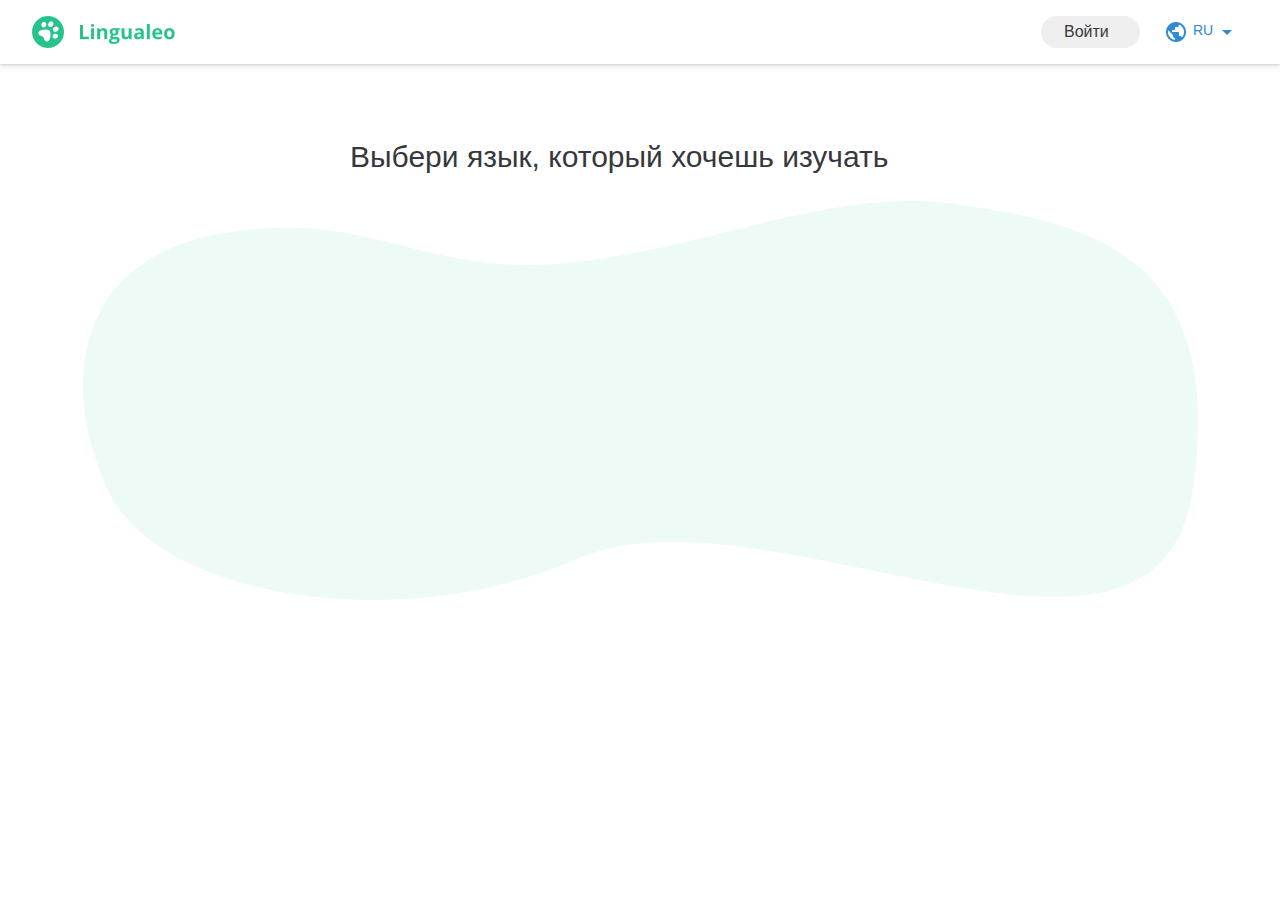
==== landingchooselng.html @ 4db59090 "First one" ====
<!DOCTYPE html>
<html>
    <head>
        <link href="./img/favicon.png" rel="shortcut icon"/>
        <meta charset="utf-8"/>
        <meta content="width=1280, maximum-scale=1.0" name="viewport"/>
        <link href="./css/landingChooseLng.css" rel="stylesheet" type="text/css"/>
        <meta content="Launchpad by Anima" name="author">
        </meta>
    </head>
    <body style="margin: 0;
 background: rgba(255, 255, 255, 1.0);">
        <input id="anPageName" name="page" type="hidden" value="landingchooselng"/>
        <div class="landingchooselng">
            <div style="width: 1280px; height: 100%; position:relative; margin:auto;">
                <div class="head">
                    <img anima-src="./img/landing---start-bg.png" class="bg" src="[data-uri]"/>
                    <div class="u0411u044bu0441u0442u0440u0430u044fu0440u0435u0433u0438u0441u0442u0440u0430u0446u0438u044f">
                        <div class="bg1">
                        </div>
                        <div class="u0412u043eu0439u0442u0438">
                            Войти
                        </div>
                    </div>
                    <div class="language">
                        <div class="changelanguage">
                            <div class="ru">
                                RU
                            </div>
                            <img anima-src="./img/landing---choose-lng-icon@2x.png" class="icon" src="[data-uri]"/>
                            <img anima-src="./img/landing---choose-lng-icon-1@2x.png" class="icon1" src="[data-uri]"/>
                        </div>
                    </div>
                    <a href="./landingstart.html"><img anima-src="./img/landing---reg-logo.png" class="logo" src="[data-uri]"/></a>
                </div>
                <a href="./landingreg.html"><img anima-src="./img/landing---choose-lng-path-5-copy.png" class="path5copy" src="[data-uri]"/>
                <div class="u0412u044bu0431u0435u0440u0438u044fu0437u044bu043au043au043eu0442u043eu0440u044bu0439">
                    Выбери язык, который хочешь изучать
                </div>
            </div>
        </div></a>
        <!-- Scripts -->
        <script>
            anima_isHidden = function(e) {
                if (!(e instanceof HTMLElement)) return !1;
                if (getComputedStyle(e).display == "none") return !0; else if (e.parentNode && anima_isHidden(e.parentNode)) return !0;
                return !1;
            };
            anima_loadAsyncSrcForTag = function(tag) {
                var elements = document.getElementsByTagName(tag);
                var toLoad = [];
                for (var i = 0; i < elements.length; i++) {
                    var e = elements[i];
                    var src = e.getAttribute("src");
                    var loaded = (src != undefined && src.length > 0 && src != '[data-uri]');
                    if (loaded) continue;
                    var asyncSrc = e.getAttribute("anima-src");
                    if (asyncSrc == undefined || asyncSrc.length == 0) continue;
                    if (anima_isHidden(e)) continue;
                    toLoad.push(e);
                }
                toLoad.sort(function(a, b) {
                    return anima_getTop(a) - anima_getTop(b);
                });
                for (var i = 0; i < toLoad.length; i++) {
                    var e = toLoad[i];
                    var asyncSrc = e.getAttribute("anima-src");
                    e.setAttribute("src", asyncSrc);
                }
            };
            anima_pauseHiddenVideos = function(tag) {
                var elements = document.getElementsByTagName("video");
                for (var i = 0; i < elements.length; i++) {
                    var e = elements[i];
                    var isPlaying = !!(e.currentTime > 0 && !e.paused && !e.ended && e.readyState > 2);
                    var isHidden = anima_isHidden(e);
                    if (!isPlaying && !isHidden && e.getAttribute("autoplay") == "autoplay") {
                        e.play();
                    } else if (isPlaying && isHidden) {
                        e.pause();
                    }
                }
            };
            anima_loadAsyncSrc = function(tag) {
                anima_loadAsyncSrcForTag("img");
                anima_loadAsyncSrcForTag("iframe");
                anima_loadAsyncSrcForTag("video");
                anima_pauseHiddenVideos();
            };
            var anima_getTop = function(e) {
                var top = 0;
                do {
                    top += e.offsetTop || 0;
                    e = e.offsetParent;
                } while (e);
                return top;
            };
            anima_loadAsyncSrc();
            anima_old_onResize = window.onresize;
            anima_new_onResize = undefined;
            anima_updateOnResize = function() {
                if (anima_new_onResize == undefined || window.onresize != anima_new_onResize) {
                    anima_new_onResize = function(x) {
                        if (anima_old_onResize != undefined) anima_old_onResize(x);
                        anima_loadAsyncSrc();
                    };
                    window.onresize = anima_new_onResize;
                    setTimeout(function() {
                        anima_updateOnResize();
                    }, 3000);
                }
            };
            anima_updateOnResize();
            setTimeout(function() {
                anima_loadAsyncSrc();
            }, 200);
        </script>
        <!-- End of Scripts -->
    </body>
</html>
---- css/landingChooseLng.css ----
.landingchooselng {
  width               : 100%;
  min-width           : 1280px;
  height              : 100vh;
  min-height          : 800px;
  position            : relative;
  overflow            : hidden;
  margin              : 0px;
  -webkit-font-smoothing: antialiased;
  -moz-osx-font-smoothing: grayscale;
  background-color    : rgba(255, 255, 255, 1.0);
}
a {
  text-decoration     : none;
}
div {
  -webkit-text-size-adjust: none;
}
.anima-full-width-a {
  width               : 100%;
}
.anima-full-height-a {
  height              : 100%;
}
div {
  -webkit-text-size-adjust: none;
}
.landingchooselng .head {
  background-color    : rgba(255,255,255,0.0);
  top                 : -3px;
  height              : 76px;
  width               : 1292px;
  position            : absolute;
  margin              : 0;
  left                : -6px;
  -ms-transform       : rotate(0deg); /* IE 9 */
  -webkit-transform   : rotate(0deg); /* Chrome, Safari, Opera */
  transform           : rotate(0deg);
}
.landingchooselng .head .bg {
  background-color    : rgba(255,255,255,0.0);
  top                 : 0px;
  height              : 76px;
  width               : 1292px;
  position            : absolute;
  margin              : 0;
  left                : 0px;
  -ms-transform       : rotate(0deg); /* IE 9 */
  -webkit-transform   : rotate(0deg); /* Chrome, Safari, Opera */
  transform           : rotate(0deg);
}
.landingchooselng .head .u0411u044bu0441u0442u0440u0430u044fu0440u0435u0433u0438u0441u0442u0440u0430u0446u0438u044f {
  background-color    : rgba(255,255,255,0.0);
  top                 : 19px;
  height              : 32px;
  width               : 99px;
  position            : absolute;
  margin              : 0;
  left                : 1047px;
  -ms-transform       : rotate(0deg); /* IE 9 */
  -webkit-transform   : rotate(0deg); /* Chrome, Safari, Opera */
  transform           : rotate(0deg);
}
.landingchooselng .head .u0411u044bu0441u0442u0440u0430u044fu0440u0435u0433u0438u0441u0442u0440u0430u0446u0438u044f .bg1 {
  background-color    : rgba(239, 239, 240, 1.0);
  top                 : 0px;
  height              : 32px;
  width               : 99px;
  position            : absolute;
  margin              : 0;
  left                : 0px;
  border-radius       : 16px;
  -ms-transform       : rotate(0deg); /* IE 9 */
  -webkit-transform   : rotate(0deg); /* Chrome, Safari, Opera */
  transform           : rotate(0deg);
}
.landingchooselng .head .u0411u044bu0441u0442u0440u0430u044fu0440u0435u0433u0438u0441u0442u0440u0430u0446u0438u044f .u0412u043eu0439u0442u0438 {
  background-color    : rgba(255,255,255,0.0);
  top                 : 4px;
  height              : auto;
  width               : auto;
  position            : absolute;
  margin              : 0;
  left                : 23px;
  -ms-transform       : rotate(0deg); /* IE 9 */
  -webkit-transform   : rotate(0deg); /* Chrome, Safari, Opera */
  transform           : rotate(0deg);
  font-family         : "Helvetica", Helvetica, Arial, serif;
  font-size           : 16.0px;
  color               : rgba(55, 56, 60, 1.0);
  text-align          : center;
  line-height         : 24.0px;
}
.landingchooselng .head .language {
  background-color    : rgba(255,255,255,0.0);
  top                 : 19px;
  height              : 32px;
  width               : 88px;
  position            : absolute;
  margin              : 0;
  left                : 1166px;
  -ms-transform       : rotate(0deg); /* IE 9 */
  -webkit-transform   : rotate(0deg); /* Chrome, Safari, Opera */
  transform           : rotate(0deg);
}
.landingchooselng .head .language .changelanguage {
  background-color    : rgba(255,255,255,0.0);
  top                 : 6px;
  height              : 20px;
  width               : 66px;
  position            : relative;
  margin              : 0;
  left                : 6px;
  -ms-transform       : rotate(0deg); /* IE 9 */
  -webkit-transform   : rotate(0deg); /* Chrome, Safari, Opera */
  transform           : rotate(0deg);
}
.landingchooselng .head .language .changelanguage .ru {
  background-color    : rgba(255,255,255,0.0);
  top                 : 0px;
  height              : auto;
  width               : auto;
  position            : absolute;
  margin              : 0;
  left                : 27px;
  -ms-transform       : rotate(0deg); /* IE 9 */
  -webkit-transform   : rotate(0deg); /* Chrome, Safari, Opera */
  transform           : rotate(0deg);
  font-family         : "Helvetica", Helvetica, Arial, serif;
  font-size           : 14.0px;
  color               : rgba(46, 137, 214, 1.0);
  text-align          : center;
  line-height         : 17.0px;
}
.landingchooselng .head .language .changelanguage .icon {
  background-color    : rgba(255,255,255,0.0);
  top                 : 8px;
  height              : 5px;
  width               : 10px;
  position            : absolute;
  margin              : 0;
  left                : 56px;
  -ms-transform       : rotate(0deg); /* IE 9 */
  -webkit-transform   : rotate(0deg); /* Chrome, Safari, Opera */
  transform           : rotate(0deg);
}
.landingchooselng .head .language .changelanguage .icon1 {
  background-color    : rgba(255,255,255,0.0);
  top                 : 0px;
  height              : 20px;
  width               : 20px;
  position            : absolute;
  margin              : 0;
  left                : 0px;
  -ms-transform       : rotate(0deg); /* IE 9 */
  -webkit-transform   : rotate(0deg); /* Chrome, Safari, Opera */
  transform           : rotate(0deg);
}
.landingchooselng .head .logo {
  background-color    : rgba(255,255,255,0.0);
  top                 : 19px;
  height              : 32px;
  width               : 146px;
  position            : absolute;
  margin              : 0;
  left                : 38px;
  -ms-transform       : rotate(0deg); /* IE 9 */
  -webkit-transform   : rotate(0deg); /* Chrome, Safari, Opera */
  transform           : rotate(0deg);
}
.landingchooselng .path5copy {
  background-color    : rgba(255,255,255,0.0);
  top                 : 201px;
  height              : 399px;
  width               : 1115px;
  position            : absolute;
  margin              : 0;
  left                : 83px;
  -ms-transform       : rotate(0deg); /* IE 9 */
  -webkit-transform   : rotate(0deg); /* Chrome, Safari, Opera */
  transform           : rotate(0deg);
  opacity             : 0.08;
}
.landingchooselng .u0412u044bu0431u0435u0440u0438u044fu0437u044bu043au043au043eu0442u043eu0440u044bu0439 {
  background-color    : rgba(255,255,255,0.0);
  top                 : 132px;
  height              : auto;
  width               : auto;
  position            : absolute;
  margin              : 0;
  left                : 350px;
  -ms-transform       : rotate(0deg); /* IE 9 */
  -webkit-transform   : rotate(0deg); /* Chrome, Safari, Opera */
  transform           : rotate(0deg);
  font-family         : "Helvetica", Helvetica, Arial, serif;
  font-size           : 30.0px;
  color               : rgba(55, 56, 60, 1.0);
  text-align          : center;
  line-height         : 50.0px;
}
/* .anima-animate-appear prefix for appear animations */
.anima-animate-appear {
  opacity             : 0;
  display             : block;
  -webkit-animation   : anima-reveal 0.3s ease-in-out 1 normal forwards;
  -moz-animation      : anima-reveal 0.3s ease-in 1 normal forwards;
  -o-animation        : anima-reveal 0.3s ease-in-out 1 normal forwards;
  animation           : anima-reveal 0.3s ease-in-out 1 normal forwards;
}
.anima-animate-disappear {
  opacity             : 1;
  display             : block;
  -webkit-animation   : anima-reveal 0.3s ease-in-out 1 reverse forwards;
  -moz-animation      : anima-reveal 0.3s ease-in 1 normal forwards;
  -o-animation        : anima-reveal 0.3s ease-in-out 1 reverse forwards;
  animation           : anima-reveal 0.3s ease-in-out 1 reverse forwards;
}
.anima-animate-nodelay {
  -webkit-animation-delay: 0;
  -moz-animation-delay: 0;
  -o-animation-delay  : 0;
  animation-delay     : 0;
}
@-webkit-keyframes anima-reveal {
  0%
   
  {
      opacity: 0;
    }
  
    
  100%
   
  {
      opacity: 1;
    }
}
@-moz-keyframes anima-reveal {
  0%
   
  {
      opacity: 0;
    }
  
    
  100%
   
  {
      opacity: 1;
    }
}
@-o-keyframes anima-reveal {
  0%
   
  {
      opacity: 0;
    }
  
    
  100%
   
  {
      opacity: 1;
    }
}
@keyframes anima-reveal {
  0%
   
  {
      opacity: 0;
    }
  
    
  100%
   
  {
      opacity: 1;
    }
}
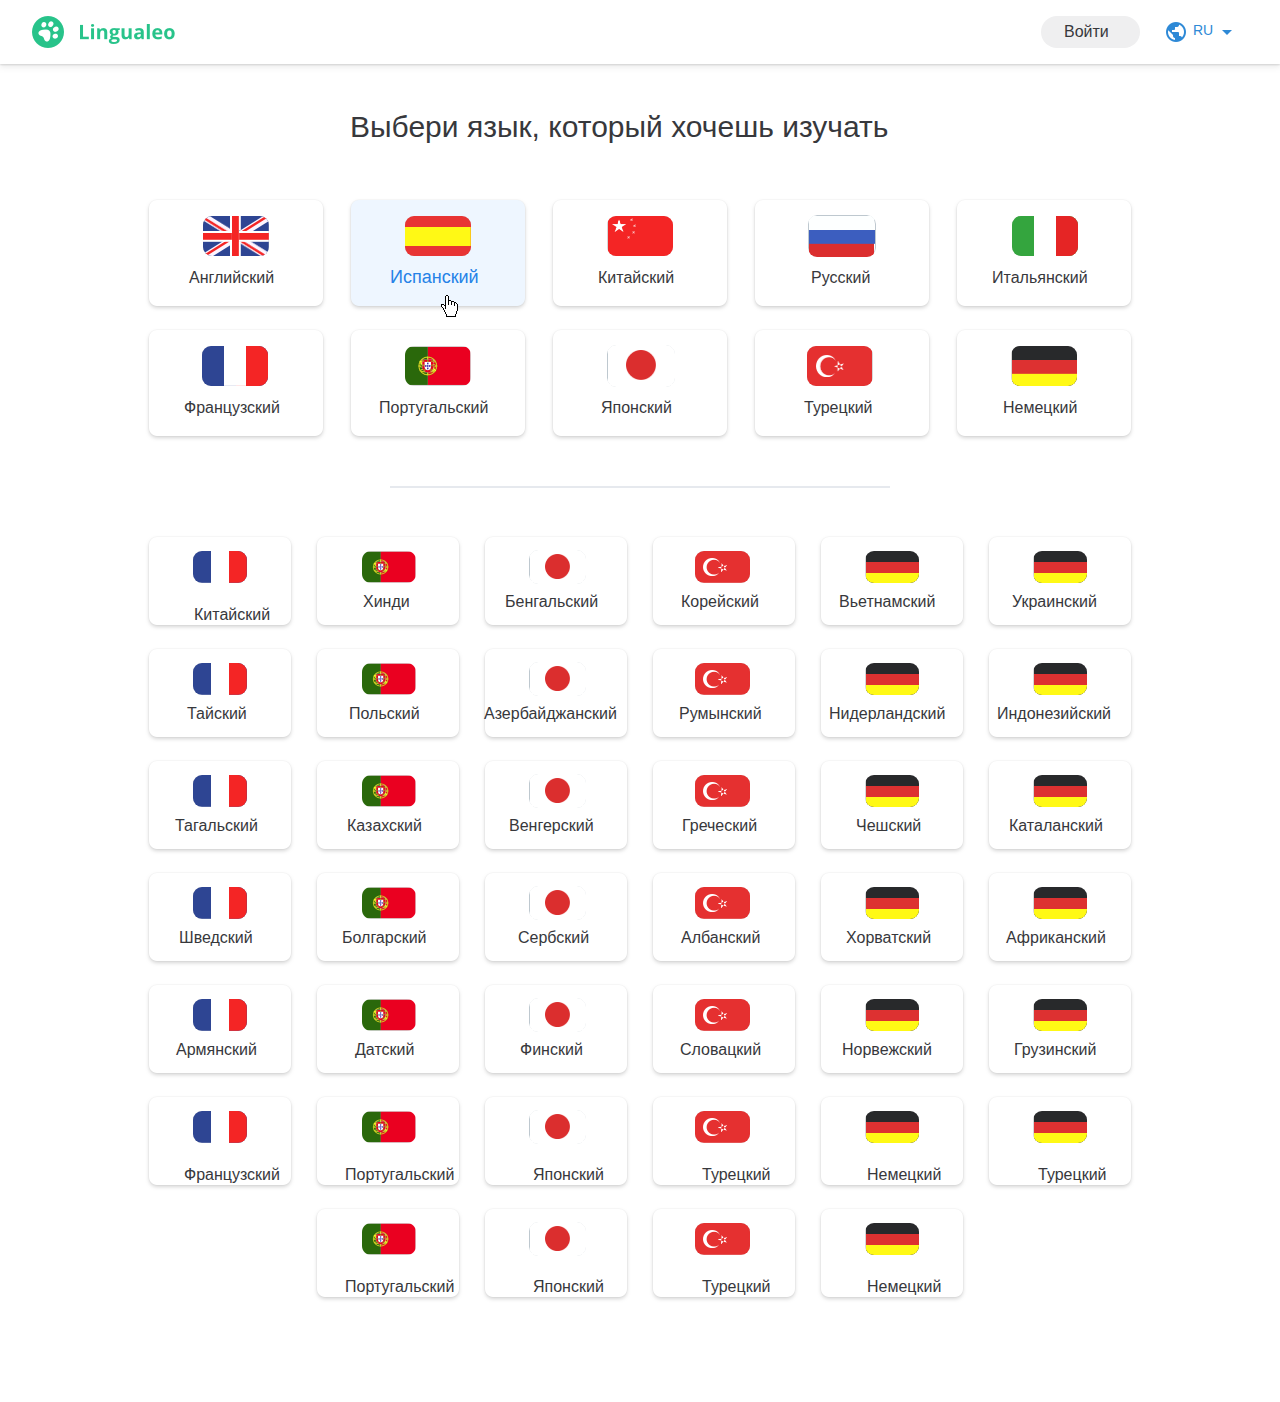
==== commit 413eba2a: "lang select added" ====
--- a/landingchooselng.html
+++ b/landingchooselng.html
@@ -14,7 +14,7 @@
         <div class="landingchooselng">
             <div style="width: 1280px; height: 100%; position:relative; margin:auto;">
                 <div class="head">
-                    <img anima-src="./img/landing---start-bg.png" class="bg" src="[data-uri]"/>
+                    <img anima-src="./img/landing---choose-lng-bg.png" class="bg" src="[data-uri]"/>
                     <div class="u0411u044bu0441u0442u0440u0430u044fu0440u0435u0433u0438u0441u0442u0440u0430u0446u0438u044f">
                         <div class="bg1">
                         </div>
@@ -31,14 +31,1117 @@
                             <img anima-src="./img/landing---choose-lng-icon-1@2x.png" class="icon1" src="[data-uri]"/>
                         </div>
                     </div>
-                    <a href="./landingstart.html"><img anima-src="./img/landing---reg-logo.png" class="logo" src="[data-uri]"/></a>
-                </div>
-                <a href="./landingreg.html"><img anima-src="./img/landing---choose-lng-path-5-copy.png" class="path5copy" src="[data-uri]"/>
+                    <img anima-src="./img/landing---choose-lng-logo.png" class="logo" src="[data-uri]"/>
+                </div>
+                <div class="lngbox">
+                    <div class="lngbox1">
+                        <div class="group2">
+                            <img anima-src="./img/landing---choose-lng-rectangle-5-6@2x.png" class="rectangle5" src="[data-uri]"/>
+                            <div class="group1">
+                                <div class="rectangle1">
+                                </div>
+                            </div>
+                            <div class="u0410u043du0433u043bu0438u0439u0441u043au0438u0439">
+                                Английский
+                            </div>
+                        </div>
+                    </div>
+                </div>
+                <div class="lngboxcopy5">
+                    <div class="lngbox1">
+                        <div class="group2">
+                            <img anima-src="./img/landing---choose-lng-rectangle-5-6@2x.png" class="rectangle5" src="[data-uri]"/>
+                            <div class="group1">
+                                <div class="rectangle1">
+                                </div>
+                            </div>
+                            <div class="u0410u043du0433u043bu0438u0439u0441u043au0438u0439">
+                                Китайский
+                            </div>
+                        </div>
+                    </div>
+                </div>
+                <div class="lngboxcopy6">
+                    <div class="lngbox1">
+                        <div class="group2">
+                            <img anima-src="./img/landing---choose-lng-rectangle-5-6@2x.png" class="rectangle5" src="[data-uri]"/>
+                            <div class="group1">
+                                <div class="rectangle1">
+                                </div>
+                            </div>
+                            <div class="u0410u043du0433u043bu0438u0439u0441u043au0438u0439">
+                                Русский
+                            </div>
+                        </div>
+                    </div>
+                </div>
+                <div class="lngboxcopy13">
+                    <div class="lngbox1">
+                        <div class="group2">
+                            <img anima-src="./img/landing---choose-lng-rectangle-5-6@2x.png" class="rectangle5" src="[data-uri]"/>
+                            <div class="group1">
+                                <div class="rectangle1">
+                                </div>
+                            </div>
+                            <div class="u0410u043du0433u043bu0438u0439u0441u043au0438u0439">
+                                Японский
+                            </div>
+                        </div>
+                    </div>
+                </div>
+                <div class="lngboxcopy12">
+                    <div class="lngbox1">
+                        <div class="group2">
+                            <img anima-src="./img/landing---choose-lng-rectangle-5-6@2x.png" class="rectangle5" src="[data-uri]"/>
+                            <div class="group1">
+                                <div class="rectangle1">
+                                </div>
+                            </div>
+                            <div class="u0410u043du0433u043bu0438u0439u0441u043au0438u0439">
+                                Турецкий
+                            </div>
+                        </div>
+                    </div>
+                </div>
+                <div class="group">
+                    <div class="rectangle1">
+                    </div>
+                    <div class="group11">
+                        <img anima-src="./img/landing---choose-lng-fill-1@2x.png" class="fill1" src="[data-uri]"/>
+                        <img anima-src="./img/landing---choose-lng-fill-2@2x.png" class="fill2" src="[data-uri]"/>
+                        <img anima-src="./img/landing---choose-lng-fill-3@2x.png" class="fill3" src="[data-uri]"/>
+                        <img anima-src="./img/landing---choose-lng-fill-4@2x.png" class="fill4" src="[data-uri]"/>
+                        <img anima-src="./img/landing---choose-lng-fill-5@2x.png" class="fill5" src="[data-uri]"/>
+                        <img anima-src="./img/landing---choose-lng-fill-6@2x.png" class="fill6" src="[data-uri]"/>
+                        <img anima-src="./img/landing---choose-lng-fill-7@2x.png" class="fill7" src="[data-uri]"/>
+                        <img anima-src="./img/landing---choose-lng-fill-8@2x.png" class="fill8" src="[data-uri]"/>
+                        <img anima-src="./img/landing---choose-lng-fill-9@2x.png" class="fill9" src="[data-uri]"/>
+                        <img anima-src="./img/landing---choose-lng-fill-10@2x.png" class="fill10" src="[data-uri]"/>
+                    </div>
+                </div>
+                <div class="groupcopy2">
+                    <div class="rectangle1">
+                    </div>
+                    <div class="group23">
+                        <img anima-src="./img/landing---choose-lng-fill-1-1@2x.png" class="fill1" src="[data-uri]"/>
+                        <img anima-src="./img/landing---choose-lng-fill-2-1@2x.png" class="fill2" src="[data-uri]"/>
+                        <img anima-src="./img/landing---choose-lng-fill-3-1@2x.png" class="fill3" src="[data-uri]"/>
+                        <img anima-src="./img/landing---choose-lng-fill-4-1@2x.png" class="fill4" src="[data-uri]"/>
+                        <img anima-src="./img/landing---choose-lng-fill-5-1@2x.png" class="fill5" src="[data-uri]"/>
+                        <img anima-src="./img/landing---choose-lng-fill-6-1@2x.png" class="fill6" src="[data-uri]"/>
+                        <img anima-src="./img/landing---choose-lng-fill-7-1@2x.png" class="fill7" src="[data-uri]"/>
+                        <img anima-src="./img/landing---choose-lng-fill-8-1@2x.png" class="fill8" src="[data-uri]"/>
+                        <img anima-src="./img/landing---choose-lng-fill-9-1@2x.png" class="fill9" src="[data-uri]"/>
+                        <img anima-src="./img/landing---choose-lng-fill-10-1@2x.png" class="fill10" src="[data-uri]"/>
+                        <img anima-src="./img/landing---choose-lng-fill-11@2x.png" class="fill11" src="[data-uri]"/>
+                        <img anima-src="./img/landing---choose-lng-fill-12@2x.png" class="fill12" src="[data-uri]"/>
+                        <img anima-src="./img/landing---choose-lng-fill-13@2x.png" class="fill13" src="[data-uri]"/>
+                        <img anima-src="./img/landing---choose-lng-fill-14@2x.png" class="fill14" src="[data-uri]"/>
+                        <img anima-src="./img/landing---choose-lng-fill-15@2x.png" class="fill15" src="[data-uri]"/>
+                        <img anima-src="./img/landing---choose-lng-fill-16@2x.png" class="fill16" src="[data-uri]"/>
+                        <img anima-src="./img/landing---choose-lng-fill-17@2x.png" class="fill17" src="[data-uri]"/>
+                        <img anima-src="./img/landing---choose-lng-fill-18@2x.png" class="fill18" src="[data-uri]"/>
+                        <img anima-src="./img/landing---choose-lng-fill-19@2x.png" class="fill19" src="[data-uri]"/>
+                        <img anima-src="./img/landing---choose-lng-fill-20@2x.png" class="fill20" src="[data-uri]"/>
+                        <img anima-src="./img/landing---choose-lng-fill-21@2x.png" class="fill21" src="[data-uri]"/>
+                        <img anima-src="./img/landing---choose-lng-fill-22@2x.png" class="fill22" src="[data-uri]"/>
+                    </div>
+                </div>
+                <div class="groupcopy3">
+                    <div class="rectangle1">
+                    </div>
+                    <div class="group4">
+                        <img anima-src="./img/landing---choose-lng-fill-1-2@2x.png" class="fill1" src="[data-uri]"/>
+                        <img anima-src="./img/landing---choose-lng-fill-2-2@2x.png" class="fill2" src="[data-uri]"/>
+                        <img anima-src="./img/landing---choose-lng-fill-3-2@2x.png" class="fill3" src="[data-uri]"/>
+                    </div>
+                </div>
+                <div class="lngboxcopy">
+                    <div class="group2">
+                        <img anima-src="./img/landing---choose-lng-rectangle-5-5@2x.png" class="rectangle5" src="[data-uri]"/>
+                        <div class="groupcopy">
+                            <div class="rectangle1">
+                            </div>
+                            <div class="group3">
+                                <img anima-src="./img/landing---choose-lng-fill-1-3@2x.png" class="fill1" src="[data-uri]"/>
+                                <img anima-src="./img/landing---choose-lng-fill-2-3@2x.png" class="fill2" src="[data-uri]"/>
+                            </div>
+                        </div>
+                        <div class="u0418u0441u043fu0430u043du0441u043au0438u0439">
+                            Испанский
+                        </div>
+                    </div>
+                </div>
+                <div class="lngboxcopy8">
+                    <div class="lngbox1">
+                        <div class="group2">
+                            <img anima-src="./img/landing---choose-lng-rectangle-5-6@2x.png" class="rectangle5" src="[data-uri]"/>
+                            <div class="group1">
+                                <div class="rectangle1">
+                                </div>
+                            </div>
+                            <div class="u0410u043du0433u043bu0438u0439u0441u043au0438u0439">
+                                Французский
+                            </div>
+                        </div>
+                    </div>
+                </div>
+                <div class="groupcopy4">
+                    <div class="rectangle1">
+                    </div>
+                    <div class="group4">
+                        <img anima-src="./img/landing---choose-lng-fill-1-4@2x.png" class="fill1" src="[data-uri]"/>
+                        <img anima-src="./img/landing---choose-lng-fill-2-4@2x.png" class="fill2" src="[data-uri]"/>
+                        <img anima-src="./img/landing---choose-lng-fill-3-3@2x.png" class="fill3" src="[data-uri]"/>
+                    </div>
+                </div>
+                <div class="lngboxcopy11">
+                    <div class="lngbox1">
+                        <div class="group2">
+                            <img anima-src="./img/landing---choose-lng-rectangle-5-6@2x.png" class="rectangle5" src="[data-uri]"/>
+                            <div class="group1">
+                                <div class="rectangle1">
+                                </div>
+                            </div>
+                            <div class="u0410u043du0433u043bu0438u0439u0441u043au0438u0439">
+                                Португальский
+                            </div>
+                        </div>
+                    </div>
+                </div>
+                <img anima-src="./img/landing---choose-lng-group-copy-7@2x.png" class="groupcopy7" src="[data-uri]"/>
+                <div class="groupcopy8">
+                    <div class="rectangle1">
+                    </div>
+                    <div class="group4">
+                        <img anima-src="./img/landing---choose-lng-fill-1-5@2x.png" class="fill1" src="[data-uri]"/>
+                        <img anima-src="./img/landing---choose-lng-fill-2-5@2x.png" class="fill2" src="[data-uri]"/>
+                    </div>
+                </div>
+                <div class="lngboxcopy9">
+                    <div class="lngbox1">
+                        <div class="group2">
+                            <img anima-src="./img/landing---choose-lng-rectangle-5-6@2x.png" class="rectangle5" src="[data-uri]"/>
+                            <div class="group1">
+                                <div class="rectangle1">
+                                </div>
+                            </div>
+                            <div class="u0410u043du0433u043bu0438u0439u0441u043au0438u0439">
+                                Немецкий
+                            </div>
+                        </div>
+                    </div>
+                </div>
+                <div class="groupcopy5">
+                    <div class="rectangle1">
+                    </div>
+                    <div class="group4">
+                        <img anima-src="./img/landing---choose-lng-fill-1-6@2x.png" class="fill1" src="[data-uri]"/>
+                        <img anima-src="./img/landing---choose-lng-fill-2-6@2x.png" class="fill2" src="[data-uri]"/>
+                        <img anima-src="./img/landing---choose-lng-fill-3-4@2x.png" class="fill3" src="[data-uri]"/>
+                    </div>
+                </div>
+                <div class="groupcopy9">
+                    <div class="rectangle1">
+                    </div>
+                    <div class="group5">
+                        <img anima-src="./img/landing---choose-lng-fill-1-7@2x.png" class="fill1" src="[data-uri]"/>
+                        <img anima-src="./img/landing---choose-lng-fill-2-7@2x.png" class="fill2" src="[data-uri]"/>
+                        <img anima-src="./img/landing---choose-lng-fill-3-5@2x.png" class="fill3" src="[data-uri]"/>
+                    </div>
+                </div>
+                <div class="lngboxcopy18">
+                    <div class="lngbox1">
+                        <div class="group2">
+                            <img anima-src="./img/landing---choose-lng-rectangle-5-41@2x.png" class="rectangle5" src="[data-uri]"/>
+                            <div class="group1">
+                                <div class="rectangle1">
+                                </div>
+                            </div>
+                            <div class="u0410u043du0433u043bu0438u0439u0441u043au0438u0439">
+                                Бенгальский
+                            </div>
+                        </div>
+                    </div>
+                </div>
+                <div class="lngboxcopy17">
+                    <div class="lngbox1">
+                        <div class="group2">
+                            <img anima-src="./img/landing---choose-lng-rectangle-5-41@2x.png" class="rectangle5" src="[data-uri]"/>
+                            <div class="group1">
+                                <div class="rectangle1">
+                                </div>
+                            </div>
+                            <div class="u0410u043du0433u043bu0438u0439u0441u043au0438u0439">
+                                Корейский
+                            </div>
+                        </div>
+                    </div>
+                </div>
+                <div class="lngboxcopy16">
+                    <div class="lngbox1">
+                        <div class="group2">
+                            <img anima-src="./img/landing---choose-lng-rectangle-5-41@2x.png" class="rectangle5" src="[data-uri]"/>
+                            <div class="group1">
+                                <div class="rectangle1">
+                                </div>
+                            </div>
+                            <div class="u0410u043du0433u043bu0438u0439u0441u043au0438u0439">
+                                Китайский
+                            </div>
+                        </div>
+                    </div>
+                </div>
+                <div class="groupcopy14">
+                    <div class="rectangle1">
+                    </div>
+                    <div class="group4">
+                        <img anima-src="./img/landing---choose-lng-fill-1-33@2x.png" class="fill1" src="[data-uri]"/>
+                        <img anima-src="./img/landing---choose-lng-fill-2-28@2x.png" class="fill2" src="[data-uri]"/>
+                        <img anima-src="./img/landing---choose-lng-fill-3-22@2x.png" class="fill3" src="[data-uri]"/>
+                    </div>
+                </div>
+                <div class="lngboxcopy15">
+                    <div class="lngbox1">
+                        <div class="group2">
+                            <img anima-src="./img/landing---choose-lng-rectangle-5-41@2x.png" class="rectangle5" src="[data-uri]"/>
+                            <div class="group1">
+                                <div class="rectangle1">
+                                </div>
+                            </div>
+                            <div class="u0410u043du0433u043bu0438u0439u0441u043au0438u0439">
+                                Хинди
+                            </div>
+                        </div>
+                    </div>
+                </div>
+                <img anima-src="./img/landing---choose-lng-group-copy-44@2x.png" class="groupcopy13" src="[data-uri]"/>
+                <div class="groupcopy12">
+                    <div class="rectangle1">
+                    </div>
+                    <div class="group4">
+                        <img anima-src="./img/landing---choose-lng-fill-1-19@2x.png" class="fill1" src="[data-uri]"/>
+                        <img anima-src="./img/landing---choose-lng-fill-2-38@2x.png" class="fill2" src="[data-uri]"/>
+                    </div>
+                </div>
+                <div class="lngboxcopy14">
+                    <div class="lngbox1">
+                        <div class="group2">
+                            <img anima-src="./img/landing---choose-lng-rectangle-5-41@2x.png" class="rectangle5" src="[data-uri]"/>
+                            <div class="group1">
+                                <div class="rectangle1">
+                                </div>
+                            </div>
+                            <div class="u0410u043du0433u043bu0438u0439u0441u043au0438u0439">
+                                Вьетнамский
+                            </div>
+                        </div>
+                    </div>
+                </div>
+                <div class="lngboxcopy20">
+                    <div class="lngbox1">
+                        <div class="group2">
+                            <img anima-src="./img/landing---choose-lng-rectangle-5-41@2x.png" class="rectangle5" src="[data-uri]"/>
+                            <div class="group1">
+                                <div class="rectangle1">
+                                </div>
+                            </div>
+                            <div class="u0410u043du0433u043bu0438u0439u0441u043au0438u0439">
+                                Украинский
+                            </div>
+                        </div>
+                    </div>
+                </div>
+                <div class="groupcopy11">
+                    <div class="rectangle1">
+                    </div>
+                    <div class="group4">
+                        <img anima-src="./img/landing---choose-lng-fill-1-21@2x.png" class="fill1" src="[data-uri]"/>
+                        <img anima-src="./img/landing---choose-lng-fill-2-10@2x.png" class="fill2" src="[data-uri]"/>
+                        <img anima-src="./img/landing---choose-lng-fill-3-20@2x.png" class="fill3" src="[data-uri]"/>
+                    </div>
+                </div>
+                <div class="groupcopy15">
+                    <div class="rectangle1">
+                    </div>
+                    <div class="group4">
+                        <img anima-src="./img/landing---choose-lng-fill-1-21@2x.png" class="fill1" src="[data-uri]"/>
+                        <img anima-src="./img/landing---choose-lng-fill-2-10@2x.png" class="fill2" src="[data-uri]"/>
+                        <img anima-src="./img/landing---choose-lng-fill-3-20@2x.png" class="fill3" src="[data-uri]"/>
+                    </div>
+                </div>
+                <div class="groupcopy10">
+                    <div class="rectangle1">
+                    </div>
+                    <div class="group5">
+                        <img anima-src="./img/landing---choose-lng-fill-1-17@2x.png" class="fill1" src="[data-uri]"/>
+                        <img anima-src="./img/landing---choose-lng-fill-2-12@2x.png" class="fill2" src="[data-uri]"/>
+                        <img anima-src="./img/landing---choose-lng-fill-3-17@2x.png" class="fill3" src="[data-uri]"/>
+                    </div>
+                </div>
+                <div class="lngboxcopy25">
+                    <div class="lngbox1">
+                        <div class="group2">
+                            <img anima-src="./img/landing---choose-lng-rectangle-5-41@2x.png" class="rectangle5" src="[data-uri]"/>
+                            <div class="group1">
+                                <div class="rectangle1">
+                                </div>
+                            </div>
+                            <div class="u0410u043du0433u043bu0438u0439u0441u043au0438u0439">
+                                Азербайджанский
+                            </div>
+                        </div>
+                    </div>
+                </div>
+                <div class="lngboxcopy24">
+                    <div class="lngbox1">
+                        <div class="group2">
+                            <img anima-src="./img/landing---choose-lng-rectangle-5-41@2x.png" class="rectangle5" src="[data-uri]"/>
+                            <div class="group1">
+                                <div class="rectangle1">
+                                </div>
+                            </div>
+                            <div class="u0410u043du0433u043bu0438u0439u0441u043au0438u0439">
+                                Румынский
+                            </div>
+                        </div>
+                    </div>
+                </div>
+                <div class="lngboxcopy23">
+                    <div class="lngbox1">
+                        <div class="group2">
+                            <img anima-src="./img/landing---choose-lng-rectangle-5-41@2x.png" class="rectangle5" src="[data-uri]"/>
+                            <div class="group1">
+                                <div class="rectangle1">
+                                </div>
+                            </div>
+                            <div class="u0410u043du0433u043bu0438u0439u0441u043au0438u0439">
+                                Тайский
+                            </div>
+                        </div>
+                    </div>
+                </div>
+                <div class="groupcopy21">
+                    <div class="rectangle1">
+                    </div>
+                    <div class="group4">
+                        <img anima-src="./img/landing---choose-lng-fill-1-33@2x.png" class="fill1" src="[data-uri]"/>
+                        <img anima-src="./img/landing---choose-lng-fill-2-28@2x.png" class="fill2" src="[data-uri]"/>
+                        <img anima-src="./img/landing---choose-lng-fill-3-22@2x.png" class="fill3" src="[data-uri]"/>
+                    </div>
+                </div>
+                <div class="lngboxcopy22">
+                    <div class="lngbox1">
+                        <div class="group2">
+                            <img anima-src="./img/landing---choose-lng-rectangle-5-41@2x.png" class="rectangle5" src="[data-uri]"/>
+                            <div class="group1">
+                                <div class="rectangle1">
+                                </div>
+                            </div>
+                            <div class="u0410u043du0433u043bu0438u0439u0441u043au0438u0439">
+                                Польский
+                            </div>
+                        </div>
+                    </div>
+                </div>
+                <img anima-src="./img/landing---choose-lng-group-copy-44@2x.png" class="groupcopy20" src="[data-uri]"/>
+                <div class="groupcopy19">
+                    <div class="rectangle1">
+                    </div>
+                    <div class="group4">
+                        <img anima-src="./img/landing---choose-lng-fill-1-19@2x.png" class="fill1" src="[data-uri]"/>
+                        <img anima-src="./img/landing---choose-lng-fill-2-38@2x.png" class="fill2" src="[data-uri]"/>
+                    </div>
+                </div>
+                <div class="lngboxcopy19">
+                    <div class="lngbox1">
+                        <div class="group2">
+                            <img anima-src="./img/landing---choose-lng-rectangle-5-41@2x.png" class="rectangle5" src="[data-uri]"/>
+                            <div class="group1">
+                                <div class="rectangle1">
+                                </div>
+                            </div>
+                            <div class="u0410u043du0433u043bu0438u0439u0441u043au0438u0439">
+                                Нидерландский
+                            </div>
+                        </div>
+                    </div>
+                </div>
+                <div class="lngboxcopy21">
+                    <div class="lngbox1">
+                        <div class="group2">
+                            <img anima-src="./img/landing---choose-lng-rectangle-5-41@2x.png" class="rectangle5" src="[data-uri]"/>
+                            <div class="group1">
+                                <div class="rectangle1">
+                                </div>
+                            </div>
+                            <div class="u0410u043du0433u043bu0438u0439u0441u043au0438u0439">
+                                Индонезийский
+                            </div>
+                        </div>
+                    </div>
+                </div>
+                <div class="groupcopy18">
+                    <div class="rectangle1">
+                    </div>
+                    <div class="group4">
+                        <img anima-src="./img/landing---choose-lng-fill-1-21@2x.png" class="fill1" src="[data-uri]"/>
+                        <img anima-src="./img/landing---choose-lng-fill-2-10@2x.png" class="fill2" src="[data-uri]"/>
+                        <img anima-src="./img/landing---choose-lng-fill-3-20@2x.png" class="fill3" src="[data-uri]"/>
+                    </div>
+                </div>
+                <div class="groupcopy17">
+                    <div class="rectangle1">
+                    </div>
+                    <div class="group4">
+                        <img anima-src="./img/landing---choose-lng-fill-1-21@2x.png" class="fill1" src="[data-uri]"/>
+                        <img anima-src="./img/landing---choose-lng-fill-2-10@2x.png" class="fill2" src="[data-uri]"/>
+                        <img anima-src="./img/landing---choose-lng-fill-3-20@2x.png" class="fill3" src="[data-uri]"/>
+                    </div>
+                </div>
+                <div class="groupcopy16">
+                    <div class="rectangle1">
+                    </div>
+                    <div class="group5">
+                        <img anima-src="./img/landing---choose-lng-fill-1-17@2x.png" class="fill1" src="[data-uri]"/>
+                        <img anima-src="./img/landing---choose-lng-fill-2-12@2x.png" class="fill2" src="[data-uri]"/>
+                        <img anima-src="./img/landing---choose-lng-fill-3-17@2x.png" class="fill3" src="[data-uri]"/>
+                    </div>
+                </div>
+                <div class="lngboxcopy37">
+                    <div class="lngbox1">
+                        <div class="group2">
+                            <img anima-src="./img/landing---choose-lng-rectangle-5-41@2x.png" class="rectangle5" src="[data-uri]"/>
+                            <div class="group1">
+                                <div class="rectangle1">
+                                </div>
+                            </div>
+                            <div class="u0410u043du0433u043bu0438u0439u0441u043au0438u0439">
+                                Венгерский
+                            </div>
+                        </div>
+                    </div>
+                </div>
+                <div class="lngboxcopy36">
+                    <div class="lngbox1">
+                        <div class="group2">
+                            <img anima-src="./img/landing---choose-lng-rectangle-5-41@2x.png" class="rectangle5" src="[data-uri]"/>
+                            <div class="group1">
+                                <div class="rectangle1">
+                                </div>
+                            </div>
+                            <div class="u0410u043du0433u043bu0438u0439u0441u043au0438u0439">
+                                Греческий
+                            </div>
+                        </div>
+                    </div>
+                </div>
+                <div class="lngboxcopy35">
+                    <div class="lngbox1">
+                        <div class="group2">
+                            <img anima-src="./img/landing---choose-lng-rectangle-5-41@2x.png" class="rectangle5" src="[data-uri]"/>
+                            <div class="group1">
+                                <div class="rectangle1">
+                                </div>
+                            </div>
+                            <div class="u0410u043du0433u043bu0438u0439u0441u043au0438u0439">
+                                Тагальский
+                            </div>
+                        </div>
+                    </div>
+                </div>
+                <div class="groupcopy33">
+                    <div class="rectangle1">
+                    </div>
+                    <div class="group4">
+                        <img anima-src="./img/landing---choose-lng-fill-1-33@2x.png" class="fill1" src="[data-uri]"/>
+                        <img anima-src="./img/landing---choose-lng-fill-2-28@2x.png" class="fill2" src="[data-uri]"/>
+                        <img anima-src="./img/landing---choose-lng-fill-3-22@2x.png" class="fill3" src="[data-uri]"/>
+                    </div>
+                </div>
+                <div class="lngboxcopy34">
+                    <div class="lngbox1">
+                        <div class="group2">
+                            <img anima-src="./img/landing---choose-lng-rectangle-5-41@2x.png" class="rectangle5" src="[data-uri]"/>
+                            <div class="group1">
+                                <div class="rectangle1">
+                                </div>
+                            </div>
+                            <div class="u0410u043du0433u043bu0438u0439u0441u043au0438u0439">
+                                Казахский
+                            </div>
+                        </div>
+                    </div>
+                </div>
+                <img anima-src="./img/landing---choose-lng-group-copy-44@2x.png" class="groupcopy32" src="[data-uri]"/>
+                <div class="groupcopy31">
+                    <div class="rectangle1">
+                    </div>
+                    <div class="group4">
+                        <img anima-src="./img/landing---choose-lng-fill-1-19@2x.png" class="fill1" src="[data-uri]"/>
+                        <img anima-src="./img/landing---choose-lng-fill-2-38@2x.png" class="fill2" src="[data-uri]"/>
+                    </div>
+                </div>
+                <div class="lngboxcopy33">
+                    <div class="lngbox1">
+                        <div class="group2">
+                            <img anima-src="./img/landing---choose-lng-rectangle-5-41@2x.png" class="rectangle5" src="[data-uri]"/>
+                            <div class="group1">
+                                <div class="rectangle1">
+                                </div>
+                            </div>
+                            <div class="u0410u043du0433u043bu0438u0439u0441u043au0438u0439">
+                                Чешский
+                            </div>
+                        </div>
+                    </div>
+                </div>
+                <div class="lngboxcopy32">
+                    <div class="lngbox1">
+                        <div class="group2">
+                            <img anima-src="./img/landing---choose-lng-rectangle-5-41@2x.png" class="rectangle5" src="[data-uri]"/>
+                            <div class="group1">
+                                <div class="rectangle1">
+                                </div>
+                            </div>
+                            <div class="u0410u043du0433u043bu0438u0439u0441u043au0438u0439">
+                                Каталанский
+                            </div>
+                        </div>
+                    </div>
+                </div>
+                <div class="groupcopy30">
+                    <div class="rectangle1">
+                    </div>
+                    <div class="group4">
+                        <img anima-src="./img/landing---choose-lng-fill-1-21@2x.png" class="fill1" src="[data-uri]"/>
+                        <img anima-src="./img/landing---choose-lng-fill-2-10@2x.png" class="fill2" src="[data-uri]"/>
+                        <img anima-src="./img/landing---choose-lng-fill-3-20@2x.png" class="fill3" src="[data-uri]"/>
+                    </div>
+                </div>
+                <div class="groupcopy29">
+                    <div class="rectangle1">
+                    </div>
+                    <div class="group4">
+                        <img anima-src="./img/landing---choose-lng-fill-1-21@2x.png" class="fill1" src="[data-uri]"/>
+                        <img anima-src="./img/landing---choose-lng-fill-2-10@2x.png" class="fill2" src="[data-uri]"/>
+                        <img anima-src="./img/landing---choose-lng-fill-3-20@2x.png" class="fill3" src="[data-uri]"/>
+                    </div>
+                </div>
+                <div class="groupcopy28">
+                    <div class="rectangle1">
+                    </div>
+                    <div class="group5">
+                        <img anima-src="./img/landing---choose-lng-fill-1-17@2x.png" class="fill1" src="[data-uri]"/>
+                        <img anima-src="./img/landing---choose-lng-fill-2-12@2x.png" class="fill2" src="[data-uri]"/>
+                        <img anima-src="./img/landing---choose-lng-fill-3-17@2x.png" class="fill3" src="[data-uri]"/>
+                    </div>
+                </div>
+                <div class="lngboxcopy31">
+                    <div class="lngbox1">
+                        <div class="group2">
+                            <img anima-src="./img/landing---choose-lng-rectangle-5-41@2x.png" class="rectangle5" src="[data-uri]"/>
+                            <div class="group1">
+                                <div class="rectangle1">
+                                </div>
+                            </div>
+                            <div class="u0410u043du0433u043bu0438u0439u0441u043au0438u0439">
+                                Сербский
+                            </div>
+                        </div>
+                    </div>
+                </div>
+                <div class="lngboxcopy30">
+                    <div class="lngbox1">
+                        <div class="group2">
+                            <img anima-src="./img/landing---choose-lng-rectangle-5-41@2x.png" class="rectangle5" src="[data-uri]"/>
+                            <div class="group1">
+                                <div class="rectangle1">
+                                </div>
+                            </div>
+                            <div class="u0410u043du0433u043bu0438u0439u0441u043au0438u0439">
+                                Албанский
+                            </div>
+                        </div>
+                    </div>
+                </div>
+                <div class="lngboxcopy29">
+                    <div class="lngbox1">
+                        <div class="group2">
+                            <img anima-src="./img/landing---choose-lng-rectangle-5-41@2x.png" class="rectangle5" src="[data-uri]"/>
+                            <div class="group1">
+                                <div class="rectangle1">
+                                </div>
+                            </div>
+                            <div class="u0410u043du0433u043bu0438u0439u0441u043au0438u0439">
+                                Шведский
+                            </div>
+                        </div>
+                    </div>
+                </div>
+                <div class="groupcopy27">
+                    <div class="rectangle1">
+                    </div>
+                    <div class="group4">
+                        <img anima-src="./img/landing---choose-lng-fill-1-33@2x.png" class="fill1" src="[data-uri]"/>
+                        <img anima-src="./img/landing---choose-lng-fill-2-28@2x.png" class="fill2" src="[data-uri]"/>
+                        <img anima-src="./img/landing---choose-lng-fill-3-22@2x.png" class="fill3" src="[data-uri]"/>
+                    </div>
+                </div>
+                <div class="lngboxcopy28">
+                    <div class="lngbox1">
+                        <div class="group2">
+                            <img anima-src="./img/landing---choose-lng-rectangle-5-41@2x.png" class="rectangle5" src="[data-uri]"/>
+                            <div class="group1">
+                                <div class="rectangle1">
+                                </div>
+                            </div>
+                            <div class="u0410u043du0433u043bu0438u0439u0441u043au0438u0439">
+                                Болгарский
+                            </div>
+                        </div>
+                    </div>
+                </div>
+                <img anima-src="./img/landing---choose-lng-group-copy-44@2x.png" class="groupcopy26" src="[data-uri]"/>
+                <div class="groupcopy25">
+                    <div class="rectangle1">
+                    </div>
+                    <div class="group4">
+                        <img anima-src="./img/landing---choose-lng-fill-1-19@2x.png" class="fill1" src="[data-uri]"/>
+                        <img anima-src="./img/landing---choose-lng-fill-2-38@2x.png" class="fill2" src="[data-uri]"/>
+                    </div>
+                </div>
+                <div class="lngboxcopy27">
+                    <div class="lngbox1">
+                        <div class="group2">
+                            <img anima-src="./img/landing---choose-lng-rectangle-5-41@2x.png" class="rectangle5" src="[data-uri]"/>
+                            <div class="group1">
+                                <div class="rectangle1">
+                                </div>
+                            </div>
+                            <div class="u0410u043du0433u043bu0438u0439u0441u043au0438u0439">
+                                Хорватский
+                            </div>
+                        </div>
+                    </div>
+                </div>
+                <div class="lngboxcopy26">
+                    <div class="lngbox1">
+                        <div class="group2">
+                            <img anima-src="./img/landing---choose-lng-rectangle-5-41@2x.png" class="rectangle5" src="[data-uri]"/>
+                            <div class="group1">
+                                <div class="rectangle1">
+                                </div>
+                            </div>
+                            <div class="u0410u043du0433u043bu0438u0439u0441u043au0438u0439">
+                                Африканский
+                            </div>
+                        </div>
+                    </div>
+                </div>
+                <div class="groupcopy24">
+                    <div class="rectangle1">
+                    </div>
+                    <div class="group4">
+                        <img anima-src="./img/landing---choose-lng-fill-1-21@2x.png" class="fill1" src="[data-uri]"/>
+                        <img anima-src="./img/landing---choose-lng-fill-2-10@2x.png" class="fill2" src="[data-uri]"/>
+                        <img anima-src="./img/landing---choose-lng-fill-3-20@2x.png" class="fill3" src="[data-uri]"/>
+                    </div>
+                </div>
+                <div class="groupcopy23">
+                    <div class="rectangle1">
+                    </div>
+                    <div class="group4">
+                        <img anima-src="./img/landing---choose-lng-fill-1-21@2x.png" class="fill1" src="[data-uri]"/>
+                        <img anima-src="./img/landing---choose-lng-fill-2-10@2x.png" class="fill2" src="[data-uri]"/>
+                        <img anima-src="./img/landing---choose-lng-fill-3-20@2x.png" class="fill3" src="[data-uri]"/>
+                    </div>
+                </div>
+                <div class="groupcopy22">
+                    <div class="rectangle1">
+                    </div>
+                    <div class="group5">
+                        <img anima-src="./img/landing---choose-lng-fill-1-17@2x.png" class="fill1" src="[data-uri]"/>
+                        <img anima-src="./img/landing---choose-lng-fill-2-12@2x.png" class="fill2" src="[data-uri]"/>
+                        <img anima-src="./img/landing---choose-lng-fill-3-17@2x.png" class="fill3" src="[data-uri]"/>
+                    </div>
+                </div>
+                <div class="lngboxcopy49">
+                    <div class="lngbox1">
+                        <div class="group2">
+                            <img anima-src="./img/landing---choose-lng-rectangle-5-41@2x.png" class="rectangle5" src="[data-uri]"/>
+                            <div class="group1">
+                                <div class="rectangle1">
+                                </div>
+                            </div>
+                            <div class="u0410u043du0433u043bu0438u0439u0441u043au0438u0439">
+                                Финский
+                            </div>
+                        </div>
+                    </div>
+                </div>
+                <div class="lngboxcopy48">
+                    <div class="lngbox1">
+                        <div class="group2">
+                            <img anima-src="./img/landing---choose-lng-rectangle-5-41@2x.png" class="rectangle5" src="[data-uri]"/>
+                            <div class="group1">
+                                <div class="rectangle1">
+                                </div>
+                            </div>
+                            <div class="u0410u043du0433u043bu0438u0439u0441u043au0438u0439">
+                                Словацкий
+                            </div>
+                        </div>
+                    </div>
+                </div>
+                <div class="lngboxcopy47">
+                    <div class="lngbox1">
+                        <div class="group2">
+                            <img anima-src="./img/landing---choose-lng-rectangle-5-41@2x.png" class="rectangle5" src="[data-uri]"/>
+                            <div class="group1">
+                                <div class="rectangle1">
+                                </div>
+                            </div>
+                            <div class="u0410u043du0433u043bu0438u0439u0441u043au0438u0439">
+                                Армянский
+                            </div>
+                        </div>
+                    </div>
+                </div>
+                <div class="groupcopy45">
+                    <div class="rectangle1">
+                    </div>
+                    <div class="group4">
+                        <img anima-src="./img/landing---choose-lng-fill-1-33@2x.png" class="fill1" src="[data-uri]"/>
+                        <img anima-src="./img/landing---choose-lng-fill-2-28@2x.png" class="fill2" src="[data-uri]"/>
+                        <img anima-src="./img/landing---choose-lng-fill-3-22@2x.png" class="fill3" src="[data-uri]"/>
+                    </div>
+                </div>
+                <div class="lngboxcopy46">
+                    <div class="lngbox1">
+                        <div class="group2">
+                            <img anima-src="./img/landing---choose-lng-rectangle-5-41@2x.png" class="rectangle5" src="[data-uri]"/>
+                            <div class="group1">
+                                <div class="rectangle1">
+                                </div>
+                            </div>
+                            <div class="u0410u043du0433u043bu0438u0439u0441u043au0438u0439">
+                                Датский
+                            </div>
+                        </div>
+                    </div>
+                </div>
+                <img anima-src="./img/landing---choose-lng-group-copy-44@2x.png" class="groupcopy44" src="[data-uri]"/>
+                <div class="groupcopy43">
+                    <div class="rectangle1">
+                    </div>
+                    <div class="group4">
+                        <img anima-src="./img/landing---choose-lng-fill-1-19@2x.png" class="fill1" src="[data-uri]"/>
+                        <img anima-src="./img/landing---choose-lng-fill-2-38@2x.png" class="fill2" src="[data-uri]"/>
+                    </div>
+                </div>
+                <div class="lngboxcopy45">
+                    <div class="lngbox1">
+                        <div class="group2">
+                            <img anima-src="./img/landing---choose-lng-rectangle-5-41@2x.png" class="rectangle5" src="[data-uri]"/>
+                            <div class="group1">
+                                <div class="rectangle1">
+                                </div>
+                            </div>
+                            <div class="u0410u043du0433u043bu0438u0439u0441u043au0438u0439">
+                                Норвежский
+                            </div>
+                        </div>
+                    </div>
+                </div>
+                <div class="lngboxcopy44">
+                    <div class="lngbox1">
+                        <div class="group2">
+                            <img anima-src="./img/landing---choose-lng-rectangle-5-41@2x.png" class="rectangle5" src="[data-uri]"/>
+                            <div class="group1">
+                                <div class="rectangle1">
+                                </div>
+                            </div>
+                            <div class="u0410u043du0433u043bu0438u0439u0441u043au0438u0439">
+                                Грузинский
+                            </div>
+                        </div>
+                    </div>
+                </div>
+                <div class="groupcopy42">
+                    <div class="rectangle1">
+                    </div>
+                    <div class="group4">
+                        <img anima-src="./img/landing---choose-lng-fill-1-21@2x.png" class="fill1" src="[data-uri]"/>
+                        <img anima-src="./img/landing---choose-lng-fill-2-10@2x.png" class="fill2" src="[data-uri]"/>
+                        <img anima-src="./img/landing---choose-lng-fill-3-20@2x.png" class="fill3" src="[data-uri]"/>
+                    </div>
+                </div>
+                <div class="groupcopy41">
+                    <div class="rectangle1">
+                    </div>
+                    <div class="group4">
+                        <img anima-src="./img/landing---choose-lng-fill-1-21@2x.png" class="fill1" src="[data-uri]"/>
+                        <img anima-src="./img/landing---choose-lng-fill-2-10@2x.png" class="fill2" src="[data-uri]"/>
+                        <img anima-src="./img/landing---choose-lng-fill-3-20@2x.png" class="fill3" src="[data-uri]"/>
+                    </div>
+                </div>
+                <div class="groupcopy40">
+                    <div class="rectangle1">
+                    </div>
+                    <div class="group5">
+                        <img anima-src="./img/landing---choose-lng-fill-1-17@2x.png" class="fill1" src="[data-uri]"/>
+                        <img anima-src="./img/landing---choose-lng-fill-2-12@2x.png" class="fill2" src="[data-uri]"/>
+                        <img anima-src="./img/landing---choose-lng-fill-3-17@2x.png" class="fill3" src="[data-uri]"/>
+                    </div>
+                </div>
+                <div class="lngboxcopy43">
+                    <div class="lngbox1">
+                        <div class="group2">
+                            <img anima-src="./img/landing---choose-lng-rectangle-5-41@2x.png" class="rectangle5" src="[data-uri]"/>
+                            <div class="group1">
+                                <div class="rectangle1">
+                                </div>
+                            </div>
+                            <div class="u0410u043du0433u043bu0438u0439u0441u043au0438u0439">
+                                Японский
+                            </div>
+                        </div>
+                    </div>
+                </div>
+                <div class="lngboxcopy42">
+                    <div class="lngbox1">
+                        <div class="group2">
+                            <img anima-src="./img/landing---choose-lng-rectangle-5-41@2x.png" class="rectangle5" src="[data-uri]"/>
+                            <div class="group1">
+                                <div class="rectangle1">
+                                </div>
+                            </div>
+                            <div class="u0410u043du0433u043bu0438u0439u0441u043au0438u0439">
+                                Турецкий
+                            </div>
+                        </div>
+                    </div>
+                </div>
+                <div class="lngboxcopy41">
+                    <div class="lngbox1">
+                        <div class="group2">
+                            <img anima-src="./img/landing---choose-lng-rectangle-5-41@2x.png" class="rectangle5" src="[data-uri]"/>
+                            <div class="group1">
+                                <div class="rectangle1">
+                                </div>
+                            </div>
+                            <div class="u0410u043du0433u043bu0438u0439u0441u043au0438u0439">
+                                Французский
+                            </div>
+                        </div>
+                    </div>
+                </div>
+                <div class="groupcopy39">
+                    <div class="rectangle1">
+                    </div>
+                    <div class="group4">
+                        <img anima-src="./img/landing---choose-lng-fill-1-33@2x.png" class="fill1" src="[data-uri]"/>
+                        <img anima-src="./img/landing---choose-lng-fill-2-28@2x.png" class="fill2" src="[data-uri]"/>
+                        <img anima-src="./img/landing---choose-lng-fill-3-22@2x.png" class="fill3" src="[data-uri]"/>
+                    </div>
+                </div>
+                <div class="lngboxcopy40">
+                    <div class="lngbox1">
+                        <div class="group2">
+                            <img anima-src="./img/landing---choose-lng-rectangle-5-41@2x.png" class="rectangle5" src="[data-uri]"/>
+                            <div class="group1">
+                                <div class="rectangle1">
+                                </div>
+                            </div>
+                            <div class="u0410u043du0433u043bu0438u0439u0441u043au0438u0439">
+                                Португальский
+                            </div>
+                        </div>
+                    </div>
+                </div>
+                <img anima-src="./img/landing---choose-lng-group-copy-44@2x.png" class="groupcopy38" src="[data-uri]"/>
+                <div class="groupcopy37">
+                    <div class="rectangle1">
+                    </div>
+                    <div class="group4">
+                        <img anima-src="./img/landing---choose-lng-fill-1-19@2x.png" class="fill1" src="[data-uri]"/>
+                        <img anima-src="./img/landing---choose-lng-fill-2-38@2x.png" class="fill2" src="[data-uri]"/>
+                    </div>
+                </div>
+                <div class="lngboxcopy39">
+                    <div class="lngbox1">
+                        <div class="group2">
+                            <img anima-src="./img/landing---choose-lng-rectangle-5-41@2x.png" class="rectangle5" src="[data-uri]"/>
+                            <div class="group1">
+                                <div class="rectangle1">
+                                </div>
+                            </div>
+                            <div class="u0410u043du0433u043bu0438u0439u0441u043au0438u0439">
+                                Немецкий
+                            </div>
+                        </div>
+                    </div>
+                </div>
+                <div class="lngboxcopy38">
+                    <div class="lngbox1">
+                        <div class="group2">
+                            <img anima-src="./img/landing---choose-lng-rectangle-5-41@2x.png" class="rectangle5" src="[data-uri]"/>
+                            <div class="group1">
+                                <div class="rectangle1">
+                                </div>
+                            </div>
+                            <div class="u0410u043du0433u043bu0438u0439u0441u043au0438u0439">
+                                Турецкий
+                            </div>
+                        </div>
+                    </div>
+                </div>
+                <div class="groupcopy36">
+                    <div class="rectangle1">
+                    </div>
+                    <div class="group4">
+                        <img anima-src="./img/landing---choose-lng-fill-1-21@2x.png" class="fill1" src="[data-uri]"/>
+                        <img anima-src="./img/landing---choose-lng-fill-2-10@2x.png" class="fill2" src="[data-uri]"/>
+                        <img anima-src="./img/landing---choose-lng-fill-3-20@2x.png" class="fill3" src="[data-uri]"/>
+                    </div>
+                </div>
+                <div class="groupcopy35">
+                    <div class="rectangle1">
+                    </div>
+                    <div class="group4">
+                        <img anima-src="./img/landing---choose-lng-fill-1-21@2x.png" class="fill1" src="[data-uri]"/>
+                        <img anima-src="./img/landing---choose-lng-fill-2-10@2x.png" class="fill2" src="[data-uri]"/>
+                        <img anima-src="./img/landing---choose-lng-fill-3-20@2x.png" class="fill3" src="[data-uri]"/>
+                    </div>
+                </div>
+                <div class="groupcopy34">
+                    <div class="rectangle1">
+                    </div>
+                    <div class="group5">
+                        <img anima-src="./img/landing---choose-lng-fill-1-17@2x.png" class="fill1" src="[data-uri]"/>
+                        <img anima-src="./img/landing---choose-lng-fill-2-12@2x.png" class="fill2" src="[data-uri]"/>
+                        <img anima-src="./img/landing---choose-lng-fill-3-17@2x.png" class="fill3" src="[data-uri]"/>
+                    </div>
+                </div>
+                <div class="lngboxcopy53">
+                    <div class="lngbox1">
+                        <div class="group2">
+                            <img anima-src="./img/landing---choose-lng-rectangle-5-41@2x.png" class="rectangle5" src="[data-uri]"/>
+                            <div class="group1">
+                                <div class="rectangle1">
+                                </div>
+                            </div>
+                            <div class="u0410u043du0433u043bu0438u0439u0441u043au0438u0439">
+                                Японский
+                            </div>
+                        </div>
+                    </div>
+                </div>
+                <div class="lngboxcopy52">
+                    <div class="lngbox1">
+                        <div class="group2">
+                            <img anima-src="./img/landing---choose-lng-rectangle-5-41@2x.png" class="rectangle5" src="[data-uri]"/>
+                            <div class="group1">
+                                <div class="rectangle1">
+                                </div>
+                            </div>
+                            <div class="u0410u043du0433u043bu0438u0439u0441u043au0438u0439">
+                                Турецкий
+                            </div>
+                        </div>
+                    </div>
+                </div>
+                <div class="lngboxcopy51">
+                    <div class="lngbox1">
+                        <div class="group2">
+                            <img anima-src="./img/landing---choose-lng-rectangle-5-41@2x.png" class="rectangle5" src="[data-uri]"/>
+                            <div class="group1">
+                                <div class="rectangle1">
+                                </div>
+                            </div>
+                            <div class="u0410u043du0433u043bu0438u0439u0441u043au0438u0439">
+                                Португальский
+                            </div>
+                        </div>
+                    </div>
+                </div>
+                <img anima-src="./img/landing---choose-lng-group-copy-44@2x.png" class="groupcopy49" src="[data-uri]"/>
+                <div class="groupcopy48">
+                    <div class="rectangle1">
+                    </div>
+                    <div class="group4">
+                        <img anima-src="./img/landing---choose-lng-fill-1-19@2x.png" class="fill1" src="[data-uri]"/>
+                        <img anima-src="./img/landing---choose-lng-fill-2-38@2x.png" class="fill2" src="[data-uri]"/>
+                    </div>
+                </div>
+                <div class="lngboxcopy50">
+                    <div class="lngbox1">
+                        <div class="group2">
+                            <img anima-src="./img/landing---choose-lng-rectangle-5-41@2x.png" class="rectangle5" src="[data-uri]"/>
+                            <div class="group1">
+                                <div class="rectangle1">
+                                </div>
+                            </div>
+                            <div class="u0410u043du0433u043bu0438u0439u0441u043au0438u0439">
+                                Немецкий
+                            </div>
+                        </div>
+                    </div>
+                </div>
+                <div class="groupcopy47">
+                    <div class="rectangle1">
+                    </div>
+                    <div class="group4">
+                        <img anima-src="./img/landing---choose-lng-fill-1-21@2x.png" class="fill1" src="[data-uri]"/>
+                        <img anima-src="./img/landing---choose-lng-fill-2-10@2x.png" class="fill2" src="[data-uri]"/>
+                        <img anima-src="./img/landing---choose-lng-fill-3-20@2x.png" class="fill3" src="[data-uri]"/>
+                    </div>
+                </div>
+                <div class="groupcopy46">
+                    <div class="rectangle1">
+                    </div>
+                    <div class="group5">
+                        <img anima-src="./img/landing---choose-lng-fill-1-17@2x.png" class="fill1" src="[data-uri]"/>
+                        <img anima-src="./img/landing---choose-lng-fill-2-12@2x.png" class="fill2" src="[data-uri]"/>
+                        <img anima-src="./img/landing---choose-lng-fill-3-17@2x.png" class="fill3" src="[data-uri]"/>
+                    </div>
+                </div>
+                <div class="lngboxcopy10">
+                    <div class="lngbox1">
+                        <div class="group2">
+                            <img anima-src="./img/landing---choose-lng-rectangle-5-6@2x.png" class="rectangle5" src="[data-uri]"/>
+                            <div class="group1">
+                                <div class="rectangle1">
+                                </div>
+                            </div>
+                            <div class="u0410u043du0433u043bu0438u0439u0441u043au0438u0439">
+                                Итальянский
+                            </div>
+                        </div>
+                    </div>
+                </div>
+                <div class="groupcopy6">
+                    <div class="rectangle1">
+                    </div>
+                    <div class="group4">
+                        <img anima-src="./img/landing---choose-lng-fill-1-41@2x.png" class="fill1" src="[data-uri]"/>
+                        <img anima-src="./img/landing---choose-lng-fill-2-41@2x.png" class="fill2" src="[data-uri]"/>
+                        <img anima-src="./img/landing---choose-lng-fill-3-32@2x.png" class="fill3" src="[data-uri]"/>
+                    </div>
+                </div>
                 <div class="u0412u044bu0431u0435u0440u0438u044fu0437u044bu043au043au043eu0442u043eu0440u044bu0439">
                     Выбери язык, который хочешь изучать
                 </div>
+                <div class="resourcecursor1pointer">
+                    <div class="background">
+                    </div>
+                    <img anima-src="./img/landing---choose-lng-pointer@2x.png" class="pointer" src="[data-uri]"/>
+                </div>
+                <div class="rectangle">
+                </div>
             </div>
-        </div></a>
+        </div>
         <!-- Scripts -->
         <script>
             anima_isHidden = function(e) {
--- a/css/landingChooseLng.css
+++ b/css/landingChooseLng.css
@@ -4,7 +4,7 @@
   width               : 100%;
   min-width           : 1280px;
   height              : 100vh;
-  min-height          : 800px;
+  min-height          : 1402px;
   position            : relative;
   overflow            : hidden;
   margin              : 0px;
@@ -170,22 +170,8056 @@
   -webkit-transform   : rotate(0deg); /* Chrome, Safari, Opera */
   transform           : rotate(0deg);
 }
-.landingchooselng .path5copy {
-  background-color    : rgba(255,255,255,0.0);
-  top                 : 201px;
-  height              : 399px;
-  width               : 1115px;
-  position            : absolute;
-  margin              : 0;
-  left                : 83px;
-  -ms-transform       : rotate(0deg); /* IE 9 */
-  -webkit-transform   : rotate(0deg); /* Chrome, Safari, Opera */
-  transform           : rotate(0deg);
-  opacity             : 0.08;
+.landingchooselng .lngbox {
+  background-color    : rgba(255,255,255,0.0);
+  top                 : 198px;
+  height              : 114px;
+  width               : 182px;
+  position            : absolute;
+  margin              : 0;
+  left                : 145px;
+  -ms-transform       : rotate(0deg); /* IE 9 */
+  -webkit-transform   : rotate(0deg); /* Chrome, Safari, Opera */
+  transform           : rotate(0deg);
+}
+.landingchooselng .lngbox .lngbox1 {
+  background-color    : rgba(255,255,255,0.0);
+  top                 : 0px;
+  height              : 114px;
+  width               : 182px;
+  position            : relative;
+  margin              : 0;
+  left                : 0px;
+  -ms-transform       : rotate(0deg); /* IE 9 */
+  -webkit-transform   : rotate(0deg); /* Chrome, Safari, Opera */
+  transform           : rotate(0deg);
+}
+.landingchooselng .lngbox .lngbox1 .group2 {
+  background-color    : rgba(255,255,255,0.0);
+  top                 : 0px;
+  height              : 114px;
+  width               : 182px;
+  position            : relative;
+  margin              : 0;
+  left                : 0px;
+  -ms-transform       : rotate(0deg); /* IE 9 */
+  -webkit-transform   : rotate(0deg); /* Chrome, Safari, Opera */
+  transform           : rotate(0deg);
+}
+.landingchooselng .lngbox .lngbox1 .group2 .rectangle5 {
+  background-color    : rgba(255,255,255,0.0);
+  top                 : 0px;
+  height              : 114px;
+  width               : 182px;
+  position            : absolute;
+  margin              : 0;
+  left                : 0px;
+  -ms-transform       : rotate(0deg); /* IE 9 */
+  -webkit-transform   : rotate(0deg); /* Chrome, Safari, Opera */
+  transform           : rotate(0deg);
+}
+.landingchooselng .lngbox .lngbox1 .group2 .group1 {
+  background-color    : rgba(255,255,255,0.0);
+  top                 : 18px;
+  height              : 40px;
+  width               : 66px;
+  position            : absolute;
+  margin              : 0;
+  left                : 58px;
+  border-radius       : 9px;
+  overflow            : hidden;
+  -ms-transform       : rotate(0deg); /* IE 9 */
+  -webkit-transform   : rotate(0deg); /* Chrome, Safari, Opera */
+  transform           : rotate(0deg);
+}
+.landingchooselng .lngbox .lngbox1 .group2 .group1 .rectangle1 {
+  background-color    : rgba(255,255,255,0.0);
+  top                 : 0px;
+  height              : 40px;
+  width               : 66px;
+  position            : relative;
+  margin              : 0;
+  left                : 0px;
+  border-radius       : 9px;
+  -ms-transform       : rotate(0deg); /* IE 9 */
+  -webkit-transform   : rotate(0deg); /* Chrome, Safari, Opera */
+  transform           : rotate(0deg);
+}
+.landingchooselng .lngbox .lngbox1 .group2 .u0410u043du0433u043bu0438u0439u0441u043au0438u0439 {
+  background-color    : rgba(255,255,255,0.0);
+  top                 : 70px;
+  height              : auto;
+  width               : auto;
+  position            : absolute;
+  margin              : 0;
+  left                : 44px;
+  -ms-transform       : rotate(0deg); /* IE 9 */
+  -webkit-transform   : rotate(0deg); /* Chrome, Safari, Opera */
+  transform           : rotate(0deg);
+  font-family         : "Helvetica", Helvetica, Arial, serif;
+  font-size           : 16.0px;
+  color               : rgba(55, 56, 60, 1.0);
+  text-align          : center;
+  line-height         : 19.0px;
+}
+.landingchooselng .lngboxcopy5 {
+  background-color    : rgba(255,255,255,0.0);
+  top                 : 198px;
+  height              : 114px;
+  width               : 182px;
+  position            : absolute;
+  margin              : 0;
+  left                : 549px;
+  -ms-transform       : rotate(0deg); /* IE 9 */
+  -webkit-transform   : rotate(0deg); /* Chrome, Safari, Opera */
+  transform           : rotate(0deg);
+}
+.landingchooselng .lngboxcopy5 .lngbox1 {
+  background-color    : rgba(255,255,255,0.0);
+  top                 : 0px;
+  height              : 114px;
+  width               : 182px;
+  position            : relative;
+  margin              : 0;
+  left                : 0px;
+  -ms-transform       : rotate(0deg); /* IE 9 */
+  -webkit-transform   : rotate(0deg); /* Chrome, Safari, Opera */
+  transform           : rotate(0deg);
+}
+.landingchooselng .lngboxcopy5 .lngbox1 .group2 {
+  background-color    : rgba(255,255,255,0.0);
+  top                 : 0px;
+  height              : 114px;
+  width               : 182px;
+  position            : relative;
+  margin              : 0;
+  left                : 0px;
+  -ms-transform       : rotate(0deg); /* IE 9 */
+  -webkit-transform   : rotate(0deg); /* Chrome, Safari, Opera */
+  transform           : rotate(0deg);
+}
+.landingchooselng .lngboxcopy5 .lngbox1 .group2 .rectangle5 {
+  background-color    : rgba(255,255,255,0.0);
+  top                 : 0px;
+  height              : 114px;
+  width               : 182px;
+  position            : absolute;
+  margin              : 0;
+  left                : 0px;
+  -ms-transform       : rotate(0deg); /* IE 9 */
+  -webkit-transform   : rotate(0deg); /* Chrome, Safari, Opera */
+  transform           : rotate(0deg);
+}
+.landingchooselng .lngboxcopy5 .lngbox1 .group2 .group1 {
+  background-color    : rgba(255,255,255,0.0);
+  top                 : 18px;
+  height              : 40px;
+  width               : 66px;
+  position            : absolute;
+  margin              : 0;
+  left                : 58px;
+  border-radius       : 9px;
+  overflow            : hidden;
+  -ms-transform       : rotate(0deg); /* IE 9 */
+  -webkit-transform   : rotate(0deg); /* Chrome, Safari, Opera */
+  transform           : rotate(0deg);
+}
+.landingchooselng .lngboxcopy5 .lngbox1 .group2 .group1 .rectangle1 {
+  background-color    : rgba(255,255,255,0.0);
+  top                 : 0px;
+  height              : 40px;
+  width               : 66px;
+  position            : relative;
+  margin              : 0;
+  left                : 0px;
+  border-radius       : 9px;
+  -ms-transform       : rotate(0deg); /* IE 9 */
+  -webkit-transform   : rotate(0deg); /* Chrome, Safari, Opera */
+  transform           : rotate(0deg);
+}
+.landingchooselng .lngboxcopy5 .lngbox1 .group2 .u0410u043du0433u043bu0438u0439u0441u043au0438u0439 {
+  background-color    : rgba(255,255,255,0.0);
+  top                 : 70px;
+  height              : auto;
+  width               : auto;
+  position            : absolute;
+  margin              : 0;
+  left                : 49px;
+  -ms-transform       : rotate(0deg); /* IE 9 */
+  -webkit-transform   : rotate(0deg); /* Chrome, Safari, Opera */
+  transform           : rotate(0deg);
+  font-family         : "Helvetica", Helvetica, Arial, serif;
+  font-size           : 16.0px;
+  color               : rgba(55, 56, 60, 1.0);
+  text-align          : center;
+  line-height         : 19.0px;
+}
+.landingchooselng .lngboxcopy6 {
+  background-color    : rgba(255,255,255,0.0);
+  top                 : 198px;
+  height              : 114px;
+  width               : 182px;
+  position            : absolute;
+  margin              : 0;
+  left                : 751px;
+  -ms-transform       : rotate(0deg); /* IE 9 */
+  -webkit-transform   : rotate(0deg); /* Chrome, Safari, Opera */
+  transform           : rotate(0deg);
+}
+.landingchooselng .lngboxcopy6 .lngbox1 {
+  background-color    : rgba(255,255,255,0.0);
+  top                 : 0px;
+  height              : 114px;
+  width               : 182px;
+  position            : relative;
+  margin              : 0;
+  left                : 0px;
+  -ms-transform       : rotate(0deg); /* IE 9 */
+  -webkit-transform   : rotate(0deg); /* Chrome, Safari, Opera */
+  transform           : rotate(0deg);
+}
+.landingchooselng .lngboxcopy6 .lngbox1 .group2 {
+  background-color    : rgba(255,255,255,0.0);
+  top                 : 0px;
+  height              : 114px;
+  width               : 182px;
+  position            : relative;
+  margin              : 0;
+  left                : 0px;
+  -ms-transform       : rotate(0deg); /* IE 9 */
+  -webkit-transform   : rotate(0deg); /* Chrome, Safari, Opera */
+  transform           : rotate(0deg);
+}
+.landingchooselng .lngboxcopy6 .lngbox1 .group2 .rectangle5 {
+  background-color    : rgba(255,255,255,0.0);
+  top                 : 0px;
+  height              : 114px;
+  width               : 182px;
+  position            : absolute;
+  margin              : 0;
+  left                : 0px;
+  -ms-transform       : rotate(0deg); /* IE 9 */
+  -webkit-transform   : rotate(0deg); /* Chrome, Safari, Opera */
+  transform           : rotate(0deg);
+}
+.landingchooselng .lngboxcopy6 .lngbox1 .group2 .group1 {
+  background-color    : rgba(255,255,255,0.0);
+  top                 : 18px;
+  height              : 40px;
+  width               : 66px;
+  position            : absolute;
+  margin              : 0;
+  left                : 58px;
+  border-radius       : 9px;
+  overflow            : hidden;
+  -ms-transform       : rotate(0deg); /* IE 9 */
+  -webkit-transform   : rotate(0deg); /* Chrome, Safari, Opera */
+  transform           : rotate(0deg);
+}
+.landingchooselng .lngboxcopy6 .lngbox1 .group2 .group1 .rectangle1 {
+  background-color    : rgba(255,255,255,0.0);
+  top                 : 0px;
+  height              : 40px;
+  width               : 66px;
+  position            : relative;
+  margin              : 0;
+  left                : 0px;
+  border-radius       : 9px;
+  -ms-transform       : rotate(0deg); /* IE 9 */
+  -webkit-transform   : rotate(0deg); /* Chrome, Safari, Opera */
+  transform           : rotate(0deg);
+}
+.landingchooselng .lngboxcopy6 .lngbox1 .group2 .u0410u043du0433u043bu0438u0439u0441u043au0438u0439 {
+  background-color    : rgba(255,255,255,0.0);
+  top                 : 70px;
+  height              : auto;
+  width               : auto;
+  position            : absolute;
+  margin              : 0;
+  left                : 60px;
+  -ms-transform       : rotate(0deg); /* IE 9 */
+  -webkit-transform   : rotate(0deg); /* Chrome, Safari, Opera */
+  transform           : rotate(0deg);
+  font-family         : "Helvetica", Helvetica, Arial, serif;
+  font-size           : 16.0px;
+  color               : rgba(55, 56, 60, 1.0);
+  text-align          : center;
+  line-height         : 19.0px;
+}
+.landingchooselng .lngboxcopy13 {
+  background-color    : rgba(255,255,255,0.0);
+  top                 : 328px;
+  height              : 114px;
+  width               : 182px;
+  position            : absolute;
+  margin              : 0;
+  left                : 549px;
+  -ms-transform       : rotate(0deg); /* IE 9 */
+  -webkit-transform   : rotate(0deg); /* Chrome, Safari, Opera */
+  transform           : rotate(0deg);
+}
+.landingchooselng .lngboxcopy13 .lngbox1 {
+  background-color    : rgba(255,255,255,0.0);
+  top                 : 0px;
+  height              : 114px;
+  width               : 182px;
+  position            : relative;
+  margin              : 0;
+  left                : 0px;
+  -ms-transform       : rotate(0deg); /* IE 9 */
+  -webkit-transform   : rotate(0deg); /* Chrome, Safari, Opera */
+  transform           : rotate(0deg);
+}
+.landingchooselng .lngboxcopy13 .lngbox1 .group2 {
+  background-color    : rgba(255,255,255,0.0);
+  top                 : 0px;
+  height              : 114px;
+  width               : 182px;
+  position            : relative;
+  margin              : 0;
+  left                : 0px;
+  -ms-transform       : rotate(0deg); /* IE 9 */
+  -webkit-transform   : rotate(0deg); /* Chrome, Safari, Opera */
+  transform           : rotate(0deg);
+}
+.landingchooselng .lngboxcopy13 .lngbox1 .group2 .rectangle5 {
+  background-color    : rgba(255,255,255,0.0);
+  top                 : 0px;
+  height              : 114px;
+  width               : 182px;
+  position            : absolute;
+  margin              : 0;
+  left                : 0px;
+  -ms-transform       : rotate(0deg); /* IE 9 */
+  -webkit-transform   : rotate(0deg); /* Chrome, Safari, Opera */
+  transform           : rotate(0deg);
+}
+.landingchooselng .lngboxcopy13 .lngbox1 .group2 .group1 {
+  background-color    : rgba(255,255,255,0.0);
+  top                 : 18px;
+  height              : 40px;
+  width               : 66px;
+  position            : absolute;
+  margin              : 0;
+  left                : 58px;
+  border-radius       : 9px;
+  overflow            : hidden;
+  -ms-transform       : rotate(0deg); /* IE 9 */
+  -webkit-transform   : rotate(0deg); /* Chrome, Safari, Opera */
+  transform           : rotate(0deg);
+}
+.landingchooselng .lngboxcopy13 .lngbox1 .group2 .group1 .rectangle1 {
+  background-color    : rgba(255,255,255,0.0);
+  top                 : 0px;
+  height              : 40px;
+  width               : 66px;
+  position            : relative;
+  margin              : 0;
+  left                : 0px;
+  border-radius       : 9px;
+  -ms-transform       : rotate(0deg); /* IE 9 */
+  -webkit-transform   : rotate(0deg); /* Chrome, Safari, Opera */
+  transform           : rotate(0deg);
+}
+.landingchooselng .lngboxcopy13 .lngbox1 .group2 .u0410u043du0433u043bu0438u0439u0441u043au0438u0439 {
+  background-color    : rgba(255,255,255,0.0);
+  top                 : 70px;
+  height              : auto;
+  width               : auto;
+  position            : absolute;
+  margin              : 0;
+  left                : 52px;
+  -ms-transform       : rotate(0deg); /* IE 9 */
+  -webkit-transform   : rotate(0deg); /* Chrome, Safari, Opera */
+  transform           : rotate(0deg);
+  font-family         : "Helvetica", Helvetica, Arial, serif;
+  font-size           : 16.0px;
+  color               : rgba(55, 56, 60, 1.0);
+  text-align          : center;
+  line-height         : 19.0px;
+}
+.landingchooselng .lngboxcopy12 {
+  background-color    : rgba(255,255,255,0.0);
+  top                 : 328px;
+  height              : 114px;
+  width               : 182px;
+  position            : absolute;
+  margin              : 0;
+  left                : 751px;
+  -ms-transform       : rotate(0deg); /* IE 9 */
+  -webkit-transform   : rotate(0deg); /* Chrome, Safari, Opera */
+  transform           : rotate(0deg);
+}
+.landingchooselng .lngboxcopy12 .lngbox1 {
+  background-color    : rgba(255,255,255,0.0);
+  top                 : 0px;
+  height              : 114px;
+  width               : 182px;
+  position            : relative;
+  margin              : 0;
+  left                : 0px;
+  -ms-transform       : rotate(0deg); /* IE 9 */
+  -webkit-transform   : rotate(0deg); /* Chrome, Safari, Opera */
+  transform           : rotate(0deg);
+}
+.landingchooselng .lngboxcopy12 .lngbox1 .group2 {
+  background-color    : rgba(255,255,255,0.0);
+  top                 : 0px;
+  height              : 114px;
+  width               : 182px;
+  position            : relative;
+  margin              : 0;
+  left                : 0px;
+  -ms-transform       : rotate(0deg); /* IE 9 */
+  -webkit-transform   : rotate(0deg); /* Chrome, Safari, Opera */
+  transform           : rotate(0deg);
+}
+.landingchooselng .lngboxcopy12 .lngbox1 .group2 .rectangle5 {
+  background-color    : rgba(255,255,255,0.0);
+  top                 : 0px;
+  height              : 114px;
+  width               : 182px;
+  position            : absolute;
+  margin              : 0;
+  left                : 0px;
+  -ms-transform       : rotate(0deg); /* IE 9 */
+  -webkit-transform   : rotate(0deg); /* Chrome, Safari, Opera */
+  transform           : rotate(0deg);
+}
+.landingchooselng .lngboxcopy12 .lngbox1 .group2 .group1 {
+  background-color    : rgba(255,255,255,0.0);
+  top                 : 18px;
+  height              : 40px;
+  width               : 66px;
+  position            : absolute;
+  margin              : 0;
+  left                : 58px;
+  border-radius       : 9px;
+  overflow            : hidden;
+  -ms-transform       : rotate(0deg); /* IE 9 */
+  -webkit-transform   : rotate(0deg); /* Chrome, Safari, Opera */
+  transform           : rotate(0deg);
+}
+.landingchooselng .lngboxcopy12 .lngbox1 .group2 .group1 .rectangle1 {
+  background-color    : rgba(255,255,255,0.0);
+  top                 : 0px;
+  height              : 40px;
+  width               : 66px;
+  position            : relative;
+  margin              : 0;
+  left                : 0px;
+  border-radius       : 9px;
+  -ms-transform       : rotate(0deg); /* IE 9 */
+  -webkit-transform   : rotate(0deg); /* Chrome, Safari, Opera */
+  transform           : rotate(0deg);
+}
+.landingchooselng .lngboxcopy12 .lngbox1 .group2 .u0410u043du0433u043bu0438u0439u0441u043au0438u0439 {
+  background-color    : rgba(255,255,255,0.0);
+  top                 : 70px;
+  height              : auto;
+  width               : auto;
+  position            : absolute;
+  margin              : 0;
+  left                : 53px;
+  -ms-transform       : rotate(0deg); /* IE 9 */
+  -webkit-transform   : rotate(0deg); /* Chrome, Safari, Opera */
+  transform           : rotate(0deg);
+  font-family         : "Helvetica", Helvetica, Arial, serif;
+  font-size           : 16.0px;
+  color               : rgba(55, 56, 60, 1.0);
+  text-align          : center;
+  line-height         : 19.0px;
+}
+.landingchooselng .group {
+  background-color    : rgba(215, 215, 215, 1.0);
+  top                 : 216px;
+  height              : 40px;
+  width               : 66px;
+  position            : absolute;
+  margin              : 0;
+  left                : 203px;
+  border-radius       : 9px;
+  overflow            : hidden;
+  -ms-transform       : rotate(0deg); /* IE 9 */
+  -webkit-transform   : rotate(0deg); /* Chrome, Safari, Opera */
+  transform           : rotate(0deg);
+}
+.landingchooselng .group .rectangle1 {
+  background-color    : rgba(215, 215, 215, 1.0);
+  top                 : 0px;
+  height              : 40px;
+  width               : 66px;
+  position            : absolute;
+  margin              : 0;
+  left                : 0px;
+  border-radius       : 9px;
+  -ms-transform       : rotate(0deg); /* IE 9 */
+  -webkit-transform   : rotate(0deg); /* Chrome, Safari, Opera */
+  transform           : rotate(0deg);
+}
+.landingchooselng .group .group11 {
+  background-color    : rgba(255,255,255,0.0);
+  top                 : 0px;
+  height              : 42px;
+  width               : 66px;
+  position            : absolute;
+  margin              : 0;
+  left                : 0px;
+  -ms-transform       : rotate(0deg); /* IE 9 */
+  -webkit-transform   : rotate(0deg); /* Chrome, Safari, Opera */
+  transform           : rotate(0deg);
+}
+.landingchooselng .group .group11 .fill1 {
+  background-color    : rgba(255,255,255,0.0);
+  top                 : 0px;
+  height              : 41px;
+  width               : 66px;
+  position            : absolute;
+  margin              : 0;
+  left                : 0px;
+  -ms-transform       : rotate(0deg); /* IE 9 */
+  -webkit-transform   : rotate(0deg); /* Chrome, Safari, Opera */
+  transform           : rotate(0deg);
+}
+.landingchooselng .group .group11 .fill2 {
+  background-color    : rgba(255,255,255,0.0);
+  top                 : 0px;
+  height              : 41px;
+  width               : 66px;
+  position            : absolute;
+  margin              : 0;
+  left                : 0px;
+  -ms-transform       : rotate(0deg); /* IE 9 */
+  -webkit-transform   : rotate(0deg); /* Chrome, Safari, Opera */
+  transform           : rotate(0deg);
+}
+.landingchooselng .group .group11 .fill3 {
+  background-color    : rgba(255,255,255,0.0);
+  top                 : 0px;
+  height              : 41px;
+  width               : 66px;
+  position            : absolute;
+  margin              : 0;
+  left                : 0px;
+  -ms-transform       : rotate(0deg); /* IE 9 */
+  -webkit-transform   : rotate(0deg); /* Chrome, Safari, Opera */
+  transform           : rotate(0deg);
+}
+.landingchooselng .group .group11 .fill4 {
+  background-color    : rgba(255,255,255,0.0);
+  top                 : 0px;
+  height              : 41px;
+  width               : 66px;
+  position            : absolute;
+  margin              : 0;
+  left                : 0px;
+  -ms-transform       : rotate(0deg); /* IE 9 */
+  -webkit-transform   : rotate(0deg); /* Chrome, Safari, Opera */
+  transform           : rotate(0deg);
+}
+.landingchooselng .group .group11 .fill5 {
+  background-color    : rgba(255,255,255,0.0);
+  top                 : 0px;
+  height              : 41px;
+  width               : 66px;
+  position            : absolute;
+  margin              : 0;
+  left                : 0px;
+  -ms-transform       : rotate(0deg); /* IE 9 */
+  -webkit-transform   : rotate(0deg); /* Chrome, Safari, Opera */
+  transform           : rotate(0deg);
+}
+.landingchooselng .group .group11 .fill6 {
+  background-color    : rgba(255,255,255,0.0);
+  top                 : 15px;
+  height              : 11px;
+  width               : 66px;
+  position            : absolute;
+  margin              : 0;
+  left                : 0px;
+  -ms-transform       : rotate(0deg); /* IE 9 */
+  -webkit-transform   : rotate(0deg); /* Chrome, Safari, Opera */
+  transform           : rotate(0deg);
+}
+.landingchooselng .group .group11 .fill7 {
+  background-color    : rgba(255,255,255,0.0);
+  top                 : 17px;
+  height              : 7px;
+  width               : 66px;
+  position            : absolute;
+  margin              : 0;
+  left                : 0px;
+  -ms-transform       : rotate(0deg); /* IE 9 */
+  -webkit-transform   : rotate(0deg); /* Chrome, Safari, Opera */
+  transform           : rotate(0deg);
+}
+.landingchooselng .group .group11 .fill8 {
+  background-color    : rgba(255,255,255,0.0);
+  top                 : 0px;
+  height              : 41px;
+  width               : 7px;
+  position            : absolute;
+  margin              : 0;
+  left                : 29px;
+  -ms-transform       : rotate(0deg); /* IE 9 */
+  -webkit-transform   : rotate(0deg); /* Chrome, Safari, Opera */
+  transform           : rotate(0deg);
+}
+.landingchooselng .group .group11 .fill9 {
+  background-color    : rgba(255,255,255,0.0);
+  top                 : 0px;
+  height              : 41px;
+  width               : 11px;
+  position            : absolute;
+  margin              : 0;
+  left                : 27px;
+  -ms-transform       : rotate(0deg); /* IE 9 */
+  -webkit-transform   : rotate(0deg); /* Chrome, Safari, Opera */
+  transform           : rotate(0deg);
+}
+.landingchooselng .group .group11 .fill10 {
+  background-color    : rgba(255,255,255,0.0);
+  top                 : 0px;
+  height              : 41px;
+  width               : 7px;
+  position            : absolute;
+  margin              : 0;
+  left                : 29px;
+  -ms-transform       : rotate(0deg); /* IE 9 */
+  -webkit-transform   : rotate(0deg); /* Chrome, Safari, Opera */
+  transform           : rotate(0deg);
+}
+.landingchooselng .groupcopy2 {
+  background-color    : rgba(215, 215, 215, 1.0);
+  top                 : 216px;
+  height              : 40px;
+  width               : 66px;
+  position            : absolute;
+  margin              : 0;
+  left                : 607px;
+  border-radius       : 9px;
+  overflow            : hidden;
+  -ms-transform       : rotate(0deg); /* IE 9 */
+  -webkit-transform   : rotate(0deg); /* Chrome, Safari, Opera */
+  transform           : rotate(0deg);
+}
+.landingchooselng .groupcopy2 .rectangle1 {
+  background-color    : rgba(215, 215, 215, 1.0);
+  top                 : 0px;
+  height              : 40px;
+  width               : 66px;
+  position            : absolute;
+  margin              : 0;
+  left                : 0px;
+  border-radius       : 9px;
+  -ms-transform       : rotate(0deg); /* IE 9 */
+  -webkit-transform   : rotate(0deg); /* Chrome, Safari, Opera */
+  transform           : rotate(0deg);
+}
+.landingchooselng .groupcopy2 .group23 {
+  background-color    : rgba(255,255,255,0.0);
+  top                 : -1px;
+  height              : 42px;
+  width               : 66px;
+  position            : absolute;
+  margin              : 0;
+  left                : 1px;
+  -ms-transform       : rotate(0deg); /* IE 9 */
+  -webkit-transform   : rotate(0deg); /* Chrome, Safari, Opera */
+  transform           : rotate(0deg);
+}
+.landingchooselng .groupcopy2 .group23 .fill1 {
+  background-color    : rgba(255,255,255,0.0);
+  top                 : 0px;
+  height              : 41px;
+  width               : 66px;
+  position            : absolute;
+  margin              : 0;
+  left                : 0px;
+  -ms-transform       : rotate(0deg); /* IE 9 */
+  -webkit-transform   : rotate(0deg); /* Chrome, Safari, Opera */
+  transform           : rotate(0deg);
+}
+.landingchooselng .groupcopy2 .group23 .fill2 {
+  background-color    : rgba(255,255,255,0.0);
+  top                 : 4px;
+  height              : 13px;
+  width               : 14px;
+  position            : absolute;
+  margin              : 0;
+  left                : 4px;
+  -ms-transform       : rotate(0deg); /* IE 9 */
+  -webkit-transform   : rotate(0deg); /* Chrome, Safari, Opera */
+  transform           : rotate(0deg);
+}
+.landingchooselng .groupcopy2 .group23 .fill3 {
+  background-color    : rgba(255,255,255,0.0);
+  top                 : 16px;
+  height              : 2px;
+  width               : 2px;
+  position            : absolute;
+  margin              : 0;
+  left                : 25px;
+  -ms-transform       : rotate(0deg); /* IE 9 */
+  -webkit-transform   : rotate(0deg); /* Chrome, Safari, Opera */
+  transform           : rotate(0deg);
+}
+.landingchooselng .groupcopy2 .group23 .fill4 {
+  background-color    : rgba(255,255,255,0.0);
+  top                 : 16px;
+  height              : 2px;
+  width               : 2px;
+  position            : absolute;
+  margin              : 0;
+  left                : 25px;
+  -ms-transform       : rotate(0deg); /* IE 9 */
+  -webkit-transform   : rotate(0deg); /* Chrome, Safari, Opera */
+  transform           : rotate(0deg);
+}
+.landingchooselng .groupcopy2 .group23 .fill5 {
+  background-color    : rgba(255,255,255,0.0);
+  top                 : 17px;
+  height              : 2px;
+  width               : 2px;
+  position            : absolute;
+  margin              : 0;
+  left                : 25px;
+  -ms-transform       : rotate(0deg); /* IE 9 */
+  -webkit-transform   : rotate(0deg); /* Chrome, Safari, Opera */
+  transform           : rotate(0deg);
+}
+.landingchooselng .groupcopy2 .group23 .fill6 {
+  background-color    : rgba(255,255,255,0.0);
+  top                 : 16px;
+  height              : 2px;
+  width               : 2px;
+  position            : absolute;
+  margin              : 0;
+  left                : 24px;
+  -ms-transform       : rotate(0deg); /* IE 9 */
+  -webkit-transform   : rotate(0deg); /* Chrome, Safari, Opera */
+  transform           : rotate(0deg);
+}
+.landingchooselng .groupcopy2 .group23 .fill7 {
+  background-color    : rgba(255,255,255,0.0);
+  top                 : 17px;
+  height              : 2px;
+  width               : 2px;
+  position            : absolute;
+  margin              : 0;
+  left                : 24px;
+  -ms-transform       : rotate(0deg); /* IE 9 */
+  -webkit-transform   : rotate(0deg); /* Chrome, Safari, Opera */
+  transform           : rotate(0deg);
+}
+.landingchooselng .groupcopy2 .group23 .fill8 {
+  background-color    : rgba(255,255,255,0.0);
+  top                 : 21px;
+  height              : 2px;
+  width               : 2px;
+  position            : absolute;
+  margin              : 0;
+  left                : 20px;
+  -ms-transform       : rotate(0deg); /* IE 9 */
+  -webkit-transform   : rotate(0deg); /* Chrome, Safari, Opera */
+  transform           : rotate(0deg);
+}
+.landingchooselng .groupcopy2 .group23 .fill9 {
+  background-color    : rgba(255,255,255,0.0);
+  top                 : 21px;
+  height              : 2px;
+  width               : 2px;
+  position            : absolute;
+  margin              : 0;
+  left                : 20px;
+  -ms-transform       : rotate(0deg); /* IE 9 */
+  -webkit-transform   : rotate(0deg); /* Chrome, Safari, Opera */
+  transform           : rotate(0deg);
+}
+.landingchooselng .groupcopy2 .group23 .fill10 {
+  background-color    : rgba(255,255,255,0.0);
+  top                 : 22px;
+  height              : 2px;
+  width               : 2px;
+  position            : absolute;
+  margin              : 0;
+  left                : 20px;
+  -ms-transform       : rotate(0deg); /* IE 9 */
+  -webkit-transform   : rotate(0deg); /* Chrome, Safari, Opera */
+  transform           : rotate(0deg);
+}
+.landingchooselng .groupcopy2 .group23 .fill11 {
+  background-color    : rgba(255,255,255,0.0);
+  top                 : 21px;
+  height              : 2px;
+  width               : 2px;
+  position            : absolute;
+  margin              : 0;
+  left                : 19px;
+  -ms-transform       : rotate(0deg); /* IE 9 */
+  -webkit-transform   : rotate(0deg); /* Chrome, Safari, Opera */
+  transform           : rotate(0deg);
+}
+.landingchooselng .groupcopy2 .group23 .fill12 {
+  background-color    : rgba(255,255,255,0.0);
+  top                 : 22px;
+  height              : 2px;
+  width               : 2px;
+  position            : absolute;
+  margin              : 0;
+  left                : 19px;
+  -ms-transform       : rotate(0deg); /* IE 9 */
+  -webkit-transform   : rotate(0deg); /* Chrome, Safari, Opera */
+  transform           : rotate(0deg);
+}
+.landingchooselng .groupcopy2 .group23 .fill13 {
+  background-color    : rgba(255,255,255,0.0);
+  top                 : 9px;
+  height              : 2px;
+  width               : 2px;
+  position            : absolute;
+  margin              : 0;
+  left                : 26px;
+  -ms-transform       : rotate(0deg); /* IE 9 */
+  -webkit-transform   : rotate(0deg); /* Chrome, Safari, Opera */
+  transform           : rotate(0deg);
+}
+.landingchooselng .groupcopy2 .group23 .fill14 {
+  background-color    : rgba(255,255,255,0.0);
+  top                 : 10px;
+  height              : 2px;
+  width               : 2px;
+  position            : absolute;
+  margin              : 0;
+  left                : 26px;
+  -ms-transform       : rotate(0deg); /* IE 9 */
+  -webkit-transform   : rotate(0deg); /* Chrome, Safari, Opera */
+  transform           : rotate(0deg);
+}
+.landingchooselng .groupcopy2 .group23 .fill15 {
+  background-color    : rgba(255,255,255,0.0);
+  top                 : 10px;
+  height              : 2px;
+  width               : 2px;
+  position            : absolute;
+  margin              : 0;
+  left                : 26px;
+  -ms-transform       : rotate(0deg); /* IE 9 */
+  -webkit-transform   : rotate(0deg); /* Chrome, Safari, Opera */
+  transform           : rotate(0deg);
+}
+.landingchooselng .groupcopy2 .group23 .fill16 {
+  background-color    : rgba(255,255,255,0.0);
+  top                 : 10px;
+  height              : 2px;
+  width               : 2px;
+  position            : absolute;
+  margin              : 0;
+  left                : 25px;
+  -ms-transform       : rotate(0deg); /* IE 9 */
+  -webkit-transform   : rotate(0deg); /* Chrome, Safari, Opera */
+  transform           : rotate(0deg);
+}
+.landingchooselng .groupcopy2 .group23 .fill17 {
+  background-color    : rgba(255,255,255,0.0);
+  top                 : 10px;
+  height              : 2px;
+  width               : 2px;
+  position            : absolute;
+  margin              : 0;
+  left                : 25px;
+  -ms-transform       : rotate(0deg); /* IE 9 */
+  -webkit-transform   : rotate(0deg); /* Chrome, Safari, Opera */
+  transform           : rotate(0deg);
+}
+.landingchooselng .groupcopy2 .group23 .fill18 {
+  background-color    : rgba(255,255,255,0.0);
+  top                 : 3px;
+  height              : 2px;
+  width               : 2px;
+  position            : absolute;
+  margin              : 0;
+  left                : 23px;
+  -ms-transform       : rotate(0deg); /* IE 9 */
+  -webkit-transform   : rotate(0deg); /* Chrome, Safari, Opera */
+  transform           : rotate(0deg);
+}
+.landingchooselng .groupcopy2 .group23 .fill19 {
+  background-color    : rgba(255,255,255,0.0);
+  top                 : 4px;
+  height              : 2px;
+  width               : 2px;
+  position            : absolute;
+  margin              : 0;
+  left                : 23px;
+  -ms-transform       : rotate(0deg); /* IE 9 */
+  -webkit-transform   : rotate(0deg); /* Chrome, Safari, Opera */
+  transform           : rotate(0deg);
+}
+.landingchooselng .groupcopy2 .group23 .fill20 {
+  background-color    : rgba(255,255,255,0.0);
+  top                 : 4px;
+  height              : 2px;
+  width               : 2px;
+  position            : absolute;
+  margin              : 0;
+  left                : 23px;
+  -ms-transform       : rotate(0deg); /* IE 9 */
+  -webkit-transform   : rotate(0deg); /* Chrome, Safari, Opera */
+  transform           : rotate(0deg);
+}
+.landingchooselng .groupcopy2 .group23 .fill21 {
+  background-color    : rgba(255,255,255,0.0);
+  top                 : 4px;
+  height              : 2px;
+  width               : 2px;
+  position            : absolute;
+  margin              : 0;
+  left                : 22px;
+  -ms-transform       : rotate(0deg); /* IE 9 */
+  -webkit-transform   : rotate(0deg); /* Chrome, Safari, Opera */
+  transform           : rotate(0deg);
+}
+.landingchooselng .groupcopy2 .group23 .fill22 {
+  background-color    : rgba(255,255,255,0.0);
+  top                 : 4px;
+  height              : 2px;
+  width               : 2px;
+  position            : absolute;
+  margin              : 0;
+  left                : 22px;
+  -ms-transform       : rotate(0deg); /* IE 9 */
+  -webkit-transform   : rotate(0deg); /* Chrome, Safari, Opera */
+  transform           : rotate(0deg);
+}
+.landingchooselng .groupcopy3 {
+  background-color    : rgba(255,255,255,0.0);
+  top                 : 215px;
+  height              : 42px;
+  width               : 68px;
+  position            : absolute;
+  margin              : 0;
+  left                : 808px;
+  border-radius       : 9px;
+  overflow            : hidden;
+  -ms-transform       : rotate(0deg); /* IE 9 */
+  -webkit-transform   : rotate(0deg); /* Chrome, Safari, Opera */
+  transform           : rotate(0deg);
+}
+.landingchooselng .groupcopy3 .rectangle1 {
+  background-color    : rgba(255,255,255,0.0);
+  top                 : 0px;
+  height              : 42px;
+  box-sizing          : border-box;
+  width               : 68px;
+  position            : absolute;
+  margin              : 0;
+  left                : 0px;
+  border-radius       : 9px;
+  border-style        : solid;
+  border-width        : 1px;
+  border-color        : rgba(126, 145, 159, 0.5);
+  -ms-transform       : rotate(0deg); /* IE 9 */
+  -webkit-transform   : rotate(0deg); /* Chrome, Safari, Opera */
+  transform           : rotate(0deg);
+}
+.landingchooselng .groupcopy3 .group4 {
+  background-color    : rgba(255,255,255,0.0);
+  top                 : 1px;
+  height              : 42px;
+  width               : 66px;
+  position            : absolute;
+  margin              : 0;
+  left                : 1px;
+  -ms-transform       : rotate(0deg); /* IE 9 */
+  -webkit-transform   : rotate(0deg); /* Chrome, Safari, Opera */
+  transform           : rotate(0deg);
+}
+.landingchooselng .groupcopy3 .group4 .fill1 {
+  background-color    : rgba(255,255,255,0.0);
+  top                 : 0px;
+  height              : 41px;
+  width               : 65px;
+  position            : absolute;
+  margin              : 0;
+  left                : 0px;
+  -ms-transform       : rotate(0deg); /* IE 9 */
+  -webkit-transform   : rotate(0deg); /* Chrome, Safari, Opera */
+  transform           : rotate(0deg);
+}
+.landingchooselng .groupcopy3 .group4 .fill2 {
+  background-color    : rgba(255,255,255,0.0);
+  top                 : 20px;
+  height              : 21px;
+  width               : 65px;
+  position            : absolute;
+  margin              : 0;
+  left                : 0px;
+  -ms-transform       : rotate(0deg); /* IE 9 */
+  -webkit-transform   : rotate(0deg); /* Chrome, Safari, Opera */
+  transform           : rotate(0deg);
+}
+.landingchooselng .groupcopy3 .group4 .fill3 {
+  background-color    : rgba(255,255,255,0.0);
+  top                 : 14px;
+  height              : 14px;
+  width               : 66px;
+  position            : absolute;
+  margin              : 0;
+  left                : 0px;
+  -ms-transform       : rotate(0deg); /* IE 9 */
+  -webkit-transform   : rotate(0deg); /* Chrome, Safari, Opera */
+  transform           : rotate(0deg);
+}
+.landingchooselng .lngboxcopy {
+  background-color    : rgba(255,255,255,0.0);
+  top                 : 198px;
+  height              : 114px;
+  width               : 182px;
+  position            : absolute;
+  margin              : 0;
+  left                : 347px;
+  -ms-transform       : rotate(0deg); /* IE 9 */
+  -webkit-transform   : rotate(0deg); /* Chrome, Safari, Opera */
+  transform           : rotate(0deg);
+}
+.landingchooselng .lngboxcopy .group2 {
+  background-color    : rgba(255,255,255,0.0);
+  top                 : 0px;
+  height              : 114px;
+  width               : 182px;
+  position            : relative;
+  margin              : 0;
+  left                : 0px;
+  -ms-transform       : rotate(0deg); /* IE 9 */
+  -webkit-transform   : rotate(0deg); /* Chrome, Safari, Opera */
+  transform           : rotate(0deg);
+}
+.landingchooselng .lngboxcopy .group2 .rectangle5 {
+  background-color    : rgba(255,255,255,0.0);
+  top                 : 0px;
+  height              : 114px;
+  width               : 182px;
+  position            : absolute;
+  margin              : 0;
+  left                : 0px;
+  -ms-transform       : rotate(0deg); /* IE 9 */
+  -webkit-transform   : rotate(0deg); /* Chrome, Safari, Opera */
+  transform           : rotate(0deg);
+}
+.landingchooselng .lngboxcopy .group2 .groupcopy {
+  background-color    : rgba(215, 215, 215, 1.0);
+  top                 : 18px;
+  height              : 40px;
+  width               : 66px;
+  position            : absolute;
+  margin              : 0;
+  left                : 58px;
+  border-radius       : 9px;
+  overflow            : hidden;
+  -ms-transform       : rotate(0deg); /* IE 9 */
+  -webkit-transform   : rotate(0deg); /* Chrome, Safari, Opera */
+  transform           : rotate(0deg);
+}
+.landingchooselng .lngboxcopy .group2 .groupcopy .rectangle1 {
+  background-color    : rgba(215, 215, 215, 1.0);
+  top                 : 0px;
+  height              : 40px;
+  width               : 66px;
+  position            : absolute;
+  margin              : 0;
+  left                : 0px;
+  border-radius       : 9px;
+  -ms-transform       : rotate(0deg); /* IE 9 */
+  -webkit-transform   : rotate(0deg); /* Chrome, Safari, Opera */
+  transform           : rotate(0deg);
+}
+.landingchooselng .lngboxcopy .group2 .groupcopy .group3 {
+  background-color    : rgba(255,255,255,0.0);
+  top                 : 0px;
+  height              : 42px;
+  width               : 66px;
+  position            : absolute;
+  margin              : 0;
+  left                : 0px;
+  -ms-transform       : rotate(0deg); /* IE 9 */
+  -webkit-transform   : rotate(0deg); /* Chrome, Safari, Opera */
+  transform           : rotate(0deg);
+}
+.landingchooselng .lngboxcopy .group2 .groupcopy .group3 .fill1 {
+  background-color    : rgba(255,255,255,0.0);
+  top                 : 0px;
+  height              : 41px;
+  width               : 66px;
+  position            : absolute;
+  margin              : 0;
+  left                : 0px;
+  -ms-transform       : rotate(0deg); /* IE 9 */
+  -webkit-transform   : rotate(0deg); /* Chrome, Safari, Opera */
+  transform           : rotate(0deg);
+}
+.landingchooselng .lngboxcopy .group2 .groupcopy .group3 .fill2 {
+  background-color    : rgba(255,255,255,0.0);
+  top                 : 11px;
+  height              : 19px;
+  width               : 66px;
+  position            : absolute;
+  margin              : 0;
+  left                : 0px;
+  -ms-transform       : rotate(0deg); /* IE 9 */
+  -webkit-transform   : rotate(0deg); /* Chrome, Safari, Opera */
+  transform           : rotate(0deg);
+}
+.landingchooselng .lngboxcopy .group2 .u0418u0441u043fu0430u043du0441u043au0438u0439 {
+  background-color    : rgba(255,255,255,0.0);
+  top                 : 68px;
+  height              : auto;
+  width               : auto;
+  position            : absolute;
+  margin              : 0;
+  left                : 43px;
+  -ms-transform       : rotate(0deg); /* IE 9 */
+  -webkit-transform   : rotate(0deg); /* Chrome, Safari, Opera */
+  transform           : rotate(0deg);
+  font-family         : "Helvetica", Helvetica, Arial, serif;
+  font-size           : 18.0px;
+  color               : rgba(37, 130, 231, 1.0);
+  text-align          : center;
+  line-height         : 22.0px;
+}
+.landingchooselng .lngboxcopy8 {
+  background-color    : rgba(255,255,255,0.0);
+  top                 : 328px;
+  height              : 114px;
+  width               : 182px;
+  position            : absolute;
+  margin              : 0;
+  left                : 145px;
+  -ms-transform       : rotate(0deg); /* IE 9 */
+  -webkit-transform   : rotate(0deg); /* Chrome, Safari, Opera */
+  transform           : rotate(0deg);
+}
+.landingchooselng .lngboxcopy8 .lngbox1 {
+  background-color    : rgba(255,255,255,0.0);
+  top                 : 0px;
+  height              : 114px;
+  width               : 182px;
+  position            : relative;
+  margin              : 0;
+  left                : 0px;
+  -ms-transform       : rotate(0deg); /* IE 9 */
+  -webkit-transform   : rotate(0deg); /* Chrome, Safari, Opera */
+  transform           : rotate(0deg);
+}
+.landingchooselng .lngboxcopy8 .lngbox1 .group2 {
+  background-color    : rgba(255,255,255,0.0);
+  top                 : 0px;
+  height              : 114px;
+  width               : 182px;
+  position            : relative;
+  margin              : 0;
+  left                : 0px;
+  -ms-transform       : rotate(0deg); /* IE 9 */
+  -webkit-transform   : rotate(0deg); /* Chrome, Safari, Opera */
+  transform           : rotate(0deg);
+}
+.landingchooselng .lngboxcopy8 .lngbox1 .group2 .rectangle5 {
+  background-color    : rgba(255,255,255,0.0);
+  top                 : 0px;
+  height              : 114px;
+  width               : 182px;
+  position            : absolute;
+  margin              : 0;
+  left                : 0px;
+  -ms-transform       : rotate(0deg); /* IE 9 */
+  -webkit-transform   : rotate(0deg); /* Chrome, Safari, Opera */
+  transform           : rotate(0deg);
+}
+.landingchooselng .lngboxcopy8 .lngbox1 .group2 .group1 {
+  background-color    : rgba(255,255,255,0.0);
+  top                 : 18px;
+  height              : 40px;
+  width               : 66px;
+  position            : absolute;
+  margin              : 0;
+  left                : 58px;
+  border-radius       : 9px;
+  overflow            : hidden;
+  -ms-transform       : rotate(0deg); /* IE 9 */
+  -webkit-transform   : rotate(0deg); /* Chrome, Safari, Opera */
+  transform           : rotate(0deg);
+}
+.landingchooselng .lngboxcopy8 .lngbox1 .group2 .group1 .rectangle1 {
+  background-color    : rgba(255,255,255,0.0);
+  top                 : 0px;
+  height              : 40px;
+  width               : 66px;
+  position            : relative;
+  margin              : 0;
+  left                : 0px;
+  border-radius       : 9px;
+  -ms-transform       : rotate(0deg); /* IE 9 */
+  -webkit-transform   : rotate(0deg); /* Chrome, Safari, Opera */
+  transform           : rotate(0deg);
+}
+.landingchooselng .lngboxcopy8 .lngbox1 .group2 .u0410u043du0433u043bu0438u0439u0441u043au0438u0439 {
+  background-color    : rgba(255,255,255,0.0);
+  top                 : 70px;
+  height              : auto;
+  width               : auto;
+  position            : absolute;
+  margin              : 0;
+  left                : 39px;
+  -ms-transform       : rotate(0deg); /* IE 9 */
+  -webkit-transform   : rotate(0deg); /* Chrome, Safari, Opera */
+  transform           : rotate(0deg);
+  font-family         : "Helvetica", Helvetica, Arial, serif;
+  font-size           : 16.0px;
+  color               : rgba(55, 56, 60, 1.0);
+  text-align          : center;
+  line-height         : 19.0px;
+}
+.landingchooselng .groupcopy4 {
+  background-color    : rgba(215, 215, 215, 1.0);
+  top                 : 346px;
+  height              : 40px;
+  width               : 66px;
+  position            : absolute;
+  margin              : 0;
+  left                : 202px;
+  border-radius       : 9px;
+  overflow            : hidden;
+  -ms-transform       : rotate(0deg); /* IE 9 */
+  -webkit-transform   : rotate(0deg); /* Chrome, Safari, Opera */
+  transform           : rotate(0deg);
+}
+.landingchooselng .groupcopy4 .rectangle1 {
+  background-color    : rgba(215, 215, 215, 1.0);
+  top                 : 0px;
+  height              : 40px;
+  width               : 66px;
+  position            : absolute;
+  margin              : 0;
+  left                : 0px;
+  border-radius       : 9px;
+  -ms-transform       : rotate(0deg); /* IE 9 */
+  -webkit-transform   : rotate(0deg); /* Chrome, Safari, Opera */
+  transform           : rotate(0deg);
+}
+.landingchooselng .groupcopy4 .group4 {
+  background-color    : rgba(255,255,255,0.0);
+  top                 : -1px;
+  height              : 42px;
+  width               : 66px;
+  position            : absolute;
+  margin              : 0;
+  left                : 0px;
+  -ms-transform       : rotate(0deg); /* IE 9 */
+  -webkit-transform   : rotate(0deg); /* Chrome, Safari, Opera */
+  transform           : rotate(0deg);
+}
+.landingchooselng .groupcopy4 .group4 .fill1 {
+  background-color    : rgba(255,255,255,0.0);
+  top                 : 0px;
+  height              : 41px;
+  width               : 66px;
+  position            : absolute;
+  margin              : 0;
+  left                : 0px;
+  -ms-transform       : rotate(0deg); /* IE 9 */
+  -webkit-transform   : rotate(0deg); /* Chrome, Safari, Opera */
+  transform           : rotate(0deg);
+}
+.landingchooselng .groupcopy4 .group4 .fill2 {
+  background-color    : rgba(255,255,255,0.0);
+  top                 : 0px;
+  height              : 41px;
+  width               : 32px;
+  position            : absolute;
+  margin              : 0;
+  left                : 34px;
+  -ms-transform       : rotate(0deg); /* IE 9 */
+  -webkit-transform   : rotate(0deg); /* Chrome, Safari, Opera */
+  transform           : rotate(0deg);
+}
+.landingchooselng .groupcopy4 .group4 .fill3 {
+  background-color    : rgba(255,255,255,0.0);
+  top                 : 0px;
+  height              : 41px;
+  width               : 22px;
+  position            : absolute;
+  margin              : 0;
+  left                : 22px;
+  -ms-transform       : rotate(0deg); /* IE 9 */
+  -webkit-transform   : rotate(0deg); /* Chrome, Safari, Opera */
+  transform           : rotate(0deg);
+}
+.landingchooselng .lngboxcopy11 {
+  background-color    : rgba(255,255,255,0.0);
+  top                 : 328px;
+  height              : 114px;
+  width               : 182px;
+  position            : absolute;
+  margin              : 0;
+  left                : 347px;
+  -ms-transform       : rotate(0deg); /* IE 9 */
+  -webkit-transform   : rotate(0deg); /* Chrome, Safari, Opera */
+  transform           : rotate(0deg);
+}
+.landingchooselng .lngboxcopy11 .lngbox1 {
+  background-color    : rgba(255,255,255,0.0);
+  top                 : 0px;
+  height              : 114px;
+  width               : 182px;
+  position            : relative;
+  margin              : 0;
+  left                : 0px;
+  -ms-transform       : rotate(0deg); /* IE 9 */
+  -webkit-transform   : rotate(0deg); /* Chrome, Safari, Opera */
+  transform           : rotate(0deg);
+}
+.landingchooselng .lngboxcopy11 .lngbox1 .group2 {
+  background-color    : rgba(255,255,255,0.0);
+  top                 : 0px;
+  height              : 114px;
+  width               : 182px;
+  position            : relative;
+  margin              : 0;
+  left                : 0px;
+  -ms-transform       : rotate(0deg); /* IE 9 */
+  -webkit-transform   : rotate(0deg); /* Chrome, Safari, Opera */
+  transform           : rotate(0deg);
+}
+.landingchooselng .lngboxcopy11 .lngbox1 .group2 .rectangle5 {
+  background-color    : rgba(255,255,255,0.0);
+  top                 : 0px;
+  height              : 114px;
+  width               : 182px;
+  position            : absolute;
+  margin              : 0;
+  left                : 0px;
+  -ms-transform       : rotate(0deg); /* IE 9 */
+  -webkit-transform   : rotate(0deg); /* Chrome, Safari, Opera */
+  transform           : rotate(0deg);
+}
+.landingchooselng .lngboxcopy11 .lngbox1 .group2 .group1 {
+  background-color    : rgba(255,255,255,0.0);
+  top                 : 18px;
+  height              : 40px;
+  width               : 66px;
+  position            : absolute;
+  margin              : 0;
+  left                : 58px;
+  border-radius       : 9px;
+  overflow            : hidden;
+  -ms-transform       : rotate(0deg); /* IE 9 */
+  -webkit-transform   : rotate(0deg); /* Chrome, Safari, Opera */
+  transform           : rotate(0deg);
+}
+.landingchooselng .lngboxcopy11 .lngbox1 .group2 .group1 .rectangle1 {
+  background-color    : rgba(255,255,255,0.0);
+  top                 : 0px;
+  height              : 40px;
+  width               : 66px;
+  position            : relative;
+  margin              : 0;
+  left                : 0px;
+  border-radius       : 9px;
+  -ms-transform       : rotate(0deg); /* IE 9 */
+  -webkit-transform   : rotate(0deg); /* Chrome, Safari, Opera */
+  transform           : rotate(0deg);
+}
+.landingchooselng .lngboxcopy11 .lngbox1 .group2 .u0410u043du0433u043bu0438u0439u0441u043au0438u0439 {
+  background-color    : rgba(255,255,255,0.0);
+  top                 : 70px;
+  height              : auto;
+  width               : auto;
+  position            : absolute;
+  margin              : 0;
+  left                : 32px;
+  -ms-transform       : rotate(0deg); /* IE 9 */
+  -webkit-transform   : rotate(0deg); /* Chrome, Safari, Opera */
+  transform           : rotate(0deg);
+  font-family         : "Helvetica", Helvetica, Arial, serif;
+  font-size           : 16.0px;
+  color               : rgba(55, 56, 60, 1.0);
+  text-align          : center;
+  line-height         : 19.0px;
+}
+.landingchooselng .groupcopy7 {
+  background-color    : rgba(255,255,255,0.0);
+  top                 : 346px;
+  height              : 40px;
+  width               : 66px;
+  position            : absolute;
+  margin              : 0;
+  left                : 405px;
+  -ms-transform       : rotate(0deg); /* IE 9 */
+  -webkit-transform   : rotate(0deg); /* Chrome, Safari, Opera */
+  transform           : rotate(0deg);
+}
+.landingchooselng .groupcopy8 {
+  background-color    : rgba(255,255,255,0.0);
+  top                 : 345px;
+  height              : 42px;
+  width               : 68px;
+  position            : absolute;
+  margin              : 0;
+  left                : 607px;
+  border-radius       : 9px;
+  overflow            : hidden;
+  -ms-transform       : rotate(0deg); /* IE 9 */
+  -webkit-transform   : rotate(0deg); /* Chrome, Safari, Opera */
+  transform           : rotate(0deg);
+}
+.landingchooselng .groupcopy8 .rectangle1 {
+  background-color    : rgba(255,255,255,0.0);
+  top                 : 0px;
+  height              : 42px;
+  box-sizing          : border-box;
+  width               : 68px;
+  position            : absolute;
+  margin              : 0;
+  left                : 0px;
+  border-radius       : 9px;
+  border-style        : solid;
+  border-width        : 1px;
+  border-color        : rgba(126, 145, 159, 0.5);
+  -ms-transform       : rotate(0deg); /* IE 9 */
+  -webkit-transform   : rotate(0deg); /* Chrome, Safari, Opera */
+  transform           : rotate(0deg);
+}
+.landingchooselng .groupcopy8 .group4 {
+  background-color    : rgba(255,255,255,0.0);
+  top                 : 0px;
+  height              : 42px;
+  width               : 67px;
+  position            : absolute;
+  margin              : 0;
+  left                : 1px;
+  -ms-transform       : rotate(0deg); /* IE 9 */
+  -webkit-transform   : rotate(0deg); /* Chrome, Safari, Opera */
+  transform           : rotate(0deg);
+}
+.landingchooselng .groupcopy8 .group4 .fill1 {
+  background-color    : rgba(255,255,255,0.0);
+  top                 : 0px;
+  height              : 42px;
+  width               : 67px;
+  position            : absolute;
+  margin              : 0;
+  left                : 0px;
+  -ms-transform       : rotate(0deg); /* IE 9 */
+  -webkit-transform   : rotate(0deg); /* Chrome, Safari, Opera */
+  transform           : rotate(0deg);
+}
+.landingchooselng .groupcopy8 .group4 .fill2 {
+  background-color    : rgba(255,255,255,0.0);
+  top                 : 5px;
+  height              : 30px;
+  width               : 30px;
+  position            : absolute;
+  margin              : 0;
+  left                : 18px;
+  -ms-transform       : rotate(0deg); /* IE 9 */
+  -webkit-transform   : rotate(0deg); /* Chrome, Safari, Opera */
+  transform           : rotate(0deg);
+}
+.landingchooselng .lngboxcopy9 {
+  background-color    : rgba(255,255,255,0.0);
+  top                 : 328px;
+  height              : 114px;
+  width               : 182px;
+  position            : absolute;
+  margin              : 0;
+  left                : 953px;
+  -ms-transform       : rotate(0deg); /* IE 9 */
+  -webkit-transform   : rotate(0deg); /* Chrome, Safari, Opera */
+  transform           : rotate(0deg);
+}
+.landingchooselng .lngboxcopy9 .lngbox1 {
+  background-color    : rgba(255,255,255,0.0);
+  top                 : 0px;
+  height              : 114px;
+  width               : 182px;
+  position            : relative;
+  margin              : 0;
+  left                : 0px;
+  -ms-transform       : rotate(0deg); /* IE 9 */
+  -webkit-transform   : rotate(0deg); /* Chrome, Safari, Opera */
+  transform           : rotate(0deg);
+}
+.landingchooselng .lngboxcopy9 .lngbox1 .group2 {
+  background-color    : rgba(255,255,255,0.0);
+  top                 : 0px;
+  height              : 114px;
+  width               : 182px;
+  position            : relative;
+  margin              : 0;
+  left                : 0px;
+  -ms-transform       : rotate(0deg); /* IE 9 */
+  -webkit-transform   : rotate(0deg); /* Chrome, Safari, Opera */
+  transform           : rotate(0deg);
+}
+.landingchooselng .lngboxcopy9 .lngbox1 .group2 .rectangle5 {
+  background-color    : rgba(255,255,255,0.0);
+  top                 : 0px;
+  height              : 114px;
+  width               : 182px;
+  position            : absolute;
+  margin              : 0;
+  left                : 0px;
+  -ms-transform       : rotate(0deg); /* IE 9 */
+  -webkit-transform   : rotate(0deg); /* Chrome, Safari, Opera */
+  transform           : rotate(0deg);
+}
+.landingchooselng .lngboxcopy9 .lngbox1 .group2 .group1 {
+  background-color    : rgba(255,255,255,0.0);
+  top                 : 18px;
+  height              : 40px;
+  width               : 66px;
+  position            : absolute;
+  margin              : 0;
+  left                : 58px;
+  border-radius       : 9px;
+  overflow            : hidden;
+  -ms-transform       : rotate(0deg); /* IE 9 */
+  -webkit-transform   : rotate(0deg); /* Chrome, Safari, Opera */
+  transform           : rotate(0deg);
+}
+.landingchooselng .lngboxcopy9 .lngbox1 .group2 .group1 .rectangle1 {
+  background-color    : rgba(255,255,255,0.0);
+  top                 : 0px;
+  height              : 40px;
+  width               : 66px;
+  position            : relative;
+  margin              : 0;
+  left                : 0px;
+  border-radius       : 9px;
+  -ms-transform       : rotate(0deg); /* IE 9 */
+  -webkit-transform   : rotate(0deg); /* Chrome, Safari, Opera */
+  transform           : rotate(0deg);
+}
+.landingchooselng .lngboxcopy9 .lngbox1 .group2 .u0410u043du0433u043bu0438u0439u0441u043au0438u0439 {
+  background-color    : rgba(255,255,255,0.0);
+  top                 : 70px;
+  height              : auto;
+  width               : auto;
+  position            : absolute;
+  margin              : 0;
+  left                : 50px;
+  -ms-transform       : rotate(0deg); /* IE 9 */
+  -webkit-transform   : rotate(0deg); /* Chrome, Safari, Opera */
+  transform           : rotate(0deg);
+  font-family         : "Helvetica", Helvetica, Arial, serif;
+  font-size           : 16.0px;
+  color               : rgba(55, 56, 60, 1.0);
+  text-align          : center;
+  line-height         : 19.0px;
+}
+.landingchooselng .groupcopy5 {
+  background-color    : rgba(215, 215, 215, 1.0);
+  top                 : 346px;
+  height              : 40px;
+  width               : 66px;
+  position            : absolute;
+  margin              : 0;
+  left                : 1011px;
+  border-radius       : 9px;
+  overflow            : hidden;
+  -ms-transform       : rotate(0deg); /* IE 9 */
+  -webkit-transform   : rotate(0deg); /* Chrome, Safari, Opera */
+  transform           : rotate(0deg);
+}
+.landingchooselng .groupcopy5 .rectangle1 {
+  background-color    : rgba(215, 215, 215, 1.0);
+  top                 : 0px;
+  height              : 40px;
+  width               : 66px;
+  position            : absolute;
+  margin              : 0;
+  left                : 0px;
+  border-radius       : 9px;
+  -ms-transform       : rotate(0deg); /* IE 9 */
+  -webkit-transform   : rotate(0deg); /* Chrome, Safari, Opera */
+  transform           : rotate(0deg);
+}
+.landingchooselng .groupcopy5 .group4 {
+  background-color    : rgba(255,255,255,0.0);
+  top                 : 0px;
+  height              : 42px;
+  width               : 66px;
+  position            : absolute;
+  margin              : 0;
+  left                : 1px;
+  -ms-transform       : rotate(0deg); /* IE 9 */
+  -webkit-transform   : rotate(0deg); /* Chrome, Safari, Opera */
+  transform           : rotate(0deg);
+}
+.landingchooselng .groupcopy5 .group4 .fill1 {
+  background-color    : rgba(255,255,255,0.0);
+  top                 : 0px;
+  height              : 41px;
+  width               : 65px;
+  position            : absolute;
+  margin              : 0;
+  left                : 0px;
+  -ms-transform       : rotate(0deg); /* IE 9 */
+  -webkit-transform   : rotate(0deg); /* Chrome, Safari, Opera */
+  transform           : rotate(0deg);
+}
+.landingchooselng .groupcopy5 .group4 .fill2 {
+  background-color    : rgba(255,255,255,0.0);
+  top                 : 20px;
+  height              : 21px;
+  width               : 65px;
+  position            : absolute;
+  margin              : 0;
+  left                : 0px;
+  -ms-transform       : rotate(0deg); /* IE 9 */
+  -webkit-transform   : rotate(0deg); /* Chrome, Safari, Opera */
+  transform           : rotate(0deg);
+}
+.landingchooselng .groupcopy5 .group4 .fill3 {
+  background-color    : rgba(255,255,255,0.0);
+  top                 : 14px;
+  height              : 14px;
+  width               : 66px;
+  position            : absolute;
+  margin              : 0;
+  left                : 0px;
+  -ms-transform       : rotate(0deg); /* IE 9 */
+  -webkit-transform   : rotate(0deg); /* Chrome, Safari, Opera */
+  transform           : rotate(0deg);
+}
+.landingchooselng .groupcopy9 {
+  background-color    : rgba(215, 215, 215, 1.0);
+  top                 : 346px;
+  height              : 40px;
+  width               : 66px;
+  position            : absolute;
+  margin              : 0;
+  left                : 807px;
+  border-radius       : 9px;
+  overflow            : hidden;
+  -ms-transform       : rotate(0deg); /* IE 9 */
+  -webkit-transform   : rotate(0deg); /* Chrome, Safari, Opera */
+  transform           : rotate(0deg);
+}
+.landingchooselng .groupcopy9 .rectangle1 {
+  background-color    : rgba(215, 215, 215, 1.0);
+  top                 : 0px;
+  height              : 40px;
+  width               : 66px;
+  position            : absolute;
+  margin              : 0;
+  left                : 0px;
+  border-radius       : 9px;
+  -ms-transform       : rotate(0deg); /* IE 9 */
+  -webkit-transform   : rotate(0deg); /* Chrome, Safari, Opera */
+  transform           : rotate(0deg);
+}
+.landingchooselng .groupcopy9 .group5 {
+  background-color    : rgba(255,255,255,0.0);
+  top                 : -1px;
+  height              : 42px;
+  width               : 66px;
+  position            : absolute;
+  margin              : 0;
+  left                : 0px;
+  -ms-transform       : rotate(0deg); /* IE 9 */
+  -webkit-transform   : rotate(0deg); /* Chrome, Safari, Opera */
+  transform           : rotate(0deg);
+}
+.landingchooselng .groupcopy9 .group5 .fill1 {
+  background-color    : rgba(255,255,255,0.0);
+  top                 : 0px;
+  height              : 41px;
+  width               : 65px;
+  position            : absolute;
+  margin              : 0;
+  left                : 0px;
+  -ms-transform       : rotate(0deg); /* IE 9 */
+  -webkit-transform   : rotate(0deg); /* Chrome, Safari, Opera */
+  transform           : rotate(0deg);
+}
+.landingchooselng .groupcopy9 .group5 .fill2 {
+  background-color    : rgba(255,255,255,0.0);
+  top                 : 16px;
+  height              : 11px;
+  width               : 10px;
+  position            : absolute;
+  margin              : 0;
+  left                : 27px;
+  -ms-transform       : rotate(0deg); /* IE 9 */
+  -webkit-transform   : rotate(0deg); /* Chrome, Safari, Opera */
+  transform           : rotate(0deg);
+}
+.landingchooselng .groupcopy9 .group5 .fill3 {
+  background-color    : rgba(255,255,255,0.0);
+  top                 : 10px;
+  height              : 22px;
+  width               : 20px;
+  position            : absolute;
+  margin              : 0;
+  left                : 9px;
+  -ms-transform       : rotate(0deg); /* IE 9 */
+  -webkit-transform   : rotate(0deg); /* Chrome, Safari, Opera */
+  transform           : rotate(0deg);
+}
+.landingchooselng .lngboxcopy18 {
+  background-color    : rgba(255,255,255,0.0);
+  top                 : 535px;
+  height              : 96px;
+  width               : 150px;
+  position            : absolute;
+  margin              : 0;
+  left                : 481px;
+  -ms-transform       : rotate(0deg); /* IE 9 */
+  -webkit-transform   : rotate(0deg); /* Chrome, Safari, Opera */
+  transform           : rotate(0deg);
+}
+.landingchooselng .lngboxcopy18 .lngbox1 {
+  background-color    : rgba(255,255,255,0.0);
+  top                 : 0px;
+  height              : 96px;
+  width               : 150px;
+  position            : relative;
+  margin              : 0;
+  left                : 0px;
+  -ms-transform       : rotate(0deg); /* IE 9 */
+  -webkit-transform   : rotate(0deg); /* Chrome, Safari, Opera */
+  transform           : rotate(0deg);
+}
+.landingchooselng .lngboxcopy18 .lngbox1 .group2 {
+  background-color    : rgba(255,255,255,0.0);
+  top                 : 0px;
+  height              : 96px;
+  width               : 150px;
+  position            : relative;
+  margin              : 0;
+  left                : 0px;
+  -ms-transform       : rotate(0deg); /* IE 9 */
+  -webkit-transform   : rotate(0deg); /* Chrome, Safari, Opera */
+  transform           : rotate(0deg);
+}
+.landingchooselng .lngboxcopy18 .lngbox1 .group2 .rectangle5 {
+  background-color    : rgba(255,255,255,0.0);
+  top                 : 0px;
+  height              : 96px;
+  width               : 150px;
+  position            : absolute;
+  margin              : 0;
+  left                : 0px;
+  -ms-transform       : rotate(0deg); /* IE 9 */
+  -webkit-transform   : rotate(0deg); /* Chrome, Safari, Opera */
+  transform           : rotate(0deg);
+}
+.landingchooselng .lngboxcopy18 .lngbox1 .group2 .group1 {
+  background-color    : rgba(255,255,255,0.0);
+  top                 : 15px;
+  height              : 33px;
+  width               : 54px;
+  position            : absolute;
+  margin              : 0;
+  left                : 48px;
+  border-radius       : 9px;
+  overflow            : hidden;
+  -ms-transform       : rotate(0deg); /* IE 9 */
+  -webkit-transform   : rotate(0deg); /* Chrome, Safari, Opera */
+  transform           : rotate(0deg);
+}
+.landingchooselng .lngboxcopy18 .lngbox1 .group2 .group1 .rectangle1 {
+  background-color    : rgba(255,255,255,0.0);
+  top                 : 0px;
+  height              : 33px;
+  width               : 54px;
+  position            : relative;
+  margin              : 0;
+  left                : 0px;
+  border-radius       : 9px;
+  -ms-transform       : rotate(0deg); /* IE 9 */
+  -webkit-transform   : rotate(0deg); /* Chrome, Safari, Opera */
+  transform           : rotate(0deg);
+}
+.landingchooselng .lngboxcopy18 .lngbox1 .group2 .u0410u043du0433u043bu0438u0439u0441u043au0438u0439 {
+  background-color    : rgba(255,255,255,0.0);
+  top                 : 57px;
+  height              : auto;
+  width               : auto;
+  position            : absolute;
+  margin              : 0;
+  left                : 24px;
+  -ms-transform       : rotate(0deg); /* IE 9 */
+  -webkit-transform   : rotate(0deg); /* Chrome, Safari, Opera */
+  transform           : rotate(0deg);
+  font-family         : "Helvetica", Helvetica, Arial, serif;
+  font-size           : 16.0px;
+  color               : rgba(55, 56, 60, 1.0);
+  text-align          : center;
+  line-height         : 19.0px;
+}
+.landingchooselng .lngboxcopy17 {
+  background-color    : rgba(255,255,255,0.0);
+  top                 : 535px;
+  height              : 96px;
+  width               : 150px;
+  position            : absolute;
+  margin              : 0;
+  left                : 649px;
+  -ms-transform       : rotate(0deg); /* IE 9 */
+  -webkit-transform   : rotate(0deg); /* Chrome, Safari, Opera */
+  transform           : rotate(0deg);
+}
+.landingchooselng .lngboxcopy17 .lngbox1 {
+  background-color    : rgba(255,255,255,0.0);
+  top                 : 0px;
+  height              : 96px;
+  width               : 150px;
+  position            : relative;
+  margin              : 0;
+  left                : 0px;
+  -ms-transform       : rotate(0deg); /* IE 9 */
+  -webkit-transform   : rotate(0deg); /* Chrome, Safari, Opera */
+  transform           : rotate(0deg);
+}
+.landingchooselng .lngboxcopy17 .lngbox1 .group2 {
+  background-color    : rgba(255,255,255,0.0);
+  top                 : 0px;
+  height              : 96px;
+  width               : 150px;
+  position            : relative;
+  margin              : 0;
+  left                : 0px;
+  -ms-transform       : rotate(0deg); /* IE 9 */
+  -webkit-transform   : rotate(0deg); /* Chrome, Safari, Opera */
+  transform           : rotate(0deg);
+}
+.landingchooselng .lngboxcopy17 .lngbox1 .group2 .rectangle5 {
+  background-color    : rgba(255,255,255,0.0);
+  top                 : 0px;
+  height              : 96px;
+  width               : 150px;
+  position            : absolute;
+  margin              : 0;
+  left                : 0px;
+  -ms-transform       : rotate(0deg); /* IE 9 */
+  -webkit-transform   : rotate(0deg); /* Chrome, Safari, Opera */
+  transform           : rotate(0deg);
+}
+.landingchooselng .lngboxcopy17 .lngbox1 .group2 .group1 {
+  background-color    : rgba(255,255,255,0.0);
+  top                 : 15px;
+  height              : 33px;
+  width               : 54px;
+  position            : absolute;
+  margin              : 0;
+  left                : 48px;
+  border-radius       : 9px;
+  overflow            : hidden;
+  -ms-transform       : rotate(0deg); /* IE 9 */
+  -webkit-transform   : rotate(0deg); /* Chrome, Safari, Opera */
+  transform           : rotate(0deg);
+}
+.landingchooselng .lngboxcopy17 .lngbox1 .group2 .group1 .rectangle1 {
+  background-color    : rgba(255,255,255,0.0);
+  top                 : 0px;
+  height              : 33px;
+  width               : 54px;
+  position            : relative;
+  margin              : 0;
+  left                : 0px;
+  border-radius       : 9px;
+  -ms-transform       : rotate(0deg); /* IE 9 */
+  -webkit-transform   : rotate(0deg); /* Chrome, Safari, Opera */
+  transform           : rotate(0deg);
+}
+.landingchooselng .lngboxcopy17 .lngbox1 .group2 .u0410u043du0433u043bu0438u0439u0441u043au0438u0439 {
+  background-color    : rgba(255,255,255,0.0);
+  top                 : 57px;
+  height              : auto;
+  width               : auto;
+  position            : absolute;
+  margin              : 0;
+  left                : 32px;
+  -ms-transform       : rotate(0deg); /* IE 9 */
+  -webkit-transform   : rotate(0deg); /* Chrome, Safari, Opera */
+  transform           : rotate(0deg);
+  font-family         : "Helvetica", Helvetica, Arial, serif;
+  font-size           : 16.0px;
+  color               : rgba(55, 56, 60, 1.0);
+  text-align          : center;
+  line-height         : 19.0px;
+}
+.landingchooselng .lngboxcopy16 {
+  background-color    : rgba(255,255,255,0.0);
+  top                 : 535px;
+  height              : 96px;
+  width               : 150px;
+  position            : absolute;
+  margin              : 0;
+  left                : 145px;
+  -ms-transform       : rotate(0deg); /* IE 9 */
+  -webkit-transform   : rotate(0deg); /* Chrome, Safari, Opera */
+  transform           : rotate(0deg);
+}
+.landingchooselng .lngboxcopy16 .lngbox1 {
+  background-color    : rgba(255,255,255,0.0);
+  top                 : 0px;
+  height              : 96px;
+  width               : 150px;
+  position            : relative;
+  margin              : 0;
+  left                : 0px;
+  -ms-transform       : rotate(0deg); /* IE 9 */
+  -webkit-transform   : rotate(0deg); /* Chrome, Safari, Opera */
+  transform           : rotate(0deg);
+}
+.landingchooselng .lngboxcopy16 .lngbox1 .group2 {
+  background-color    : rgba(255,255,255,0.0);
+  top                 : 0px;
+  height              : 96px;
+  width               : 150px;
+  position            : relative;
+  margin              : 0;
+  left                : 0px;
+  -ms-transform       : rotate(0deg); /* IE 9 */
+  -webkit-transform   : rotate(0deg); /* Chrome, Safari, Opera */
+  transform           : rotate(0deg);
+}
+.landingchooselng .lngboxcopy16 .lngbox1 .group2 .rectangle5 {
+  background-color    : rgba(255,255,255,0.0);
+  top                 : 0px;
+  height              : 96px;
+  width               : 150px;
+  position            : absolute;
+  margin              : 0;
+  left                : 0px;
+  -ms-transform       : rotate(0deg); /* IE 9 */
+  -webkit-transform   : rotate(0deg); /* Chrome, Safari, Opera */
+  transform           : rotate(0deg);
+}
+.landingchooselng .lngboxcopy16 .lngbox1 .group2 .group1 {
+  background-color    : rgba(255,255,255,0.0);
+  top                 : 15px;
+  height              : 33px;
+  width               : 54px;
+  position            : absolute;
+  margin              : 0;
+  left                : 48px;
+  border-radius       : 9px;
+  overflow            : hidden;
+  -ms-transform       : rotate(0deg); /* IE 9 */
+  -webkit-transform   : rotate(0deg); /* Chrome, Safari, Opera */
+  transform           : rotate(0deg);
+}
+.landingchooselng .lngboxcopy16 .lngbox1 .group2 .group1 .rectangle1 {
+  background-color    : rgba(255,255,255,0.0);
+  top                 : 0px;
+  height              : 33px;
+  width               : 54px;
+  position            : relative;
+  margin              : 0;
+  left                : 0px;
+  border-radius       : 9px;
+  -ms-transform       : rotate(0deg); /* IE 9 */
+  -webkit-transform   : rotate(0deg); /* Chrome, Safari, Opera */
+  transform           : rotate(0deg);
+}
+.landingchooselng .lngboxcopy16 .lngbox1 .group2 .u0410u043du0433u043bu0438u0439u0441u043au0438u0439 {
+  background-color    : rgba(255,255,255,0.0);
+  top                 : 70px;
+  height              : auto;
+  width               : auto;
+  position            : absolute;
+  margin              : 0;
+  left                : 49px;
+  -ms-transform       : rotate(0deg); /* IE 9 */
+  -webkit-transform   : rotate(0deg); /* Chrome, Safari, Opera */
+  transform           : rotate(0deg);
+  font-family         : "Helvetica", Helvetica, Arial, serif;
+  font-size           : 16.0px;
+  color               : rgba(55, 56, 60, 1.0);
+  text-align          : center;
+  line-height         : 19.0px;
+}
+.landingchooselng .groupcopy14 {
+  background-color    : rgba(215, 215, 215, 1.0);
+  top                 : 551px;
+  height              : 32px;
+  width               : 54px;
+  position            : absolute;
+  margin              : 0;
+  left                : 193px;
+  border-radius       : 9px;
+  overflow            : hidden;
+  -ms-transform       : rotate(0deg); /* IE 9 */
+  -webkit-transform   : rotate(0deg); /* Chrome, Safari, Opera */
+  transform           : rotate(0deg);
+}
+.landingchooselng .groupcopy14 .rectangle1 {
+  background-color    : rgba(215, 215, 215, 1.0);
+  top                 : 0px;
+  height              : 32px;
+  width               : 54px;
+  position            : absolute;
+  margin              : 0;
+  left                : 0px;
+  border-radius       : 9px;
+  -ms-transform       : rotate(0deg); /* IE 9 */
+  -webkit-transform   : rotate(0deg); /* Chrome, Safari, Opera */
+  transform           : rotate(0deg);
+}
+.landingchooselng .groupcopy14 .group4 {
+  background-color    : rgba(255,255,255,0.0);
+  top                 : -1px;
+  height              : 34px;
+  width               : 54px;
+  position            : absolute;
+  margin              : 0;
+  left                : 0px;
+  -ms-transform       : rotate(0deg); /* IE 9 */
+  -webkit-transform   : rotate(0deg); /* Chrome, Safari, Opera */
+  transform           : rotate(0deg);
+}
+.landingchooselng .groupcopy14 .group4 .fill1 {
+  background-color    : rgba(255,255,255,0.0);
+  top                 : 0px;
+  height              : 33px;
+  width               : 54px;
+  position            : absolute;
+  margin              : 0;
+  left                : 0px;
+  -ms-transform       : rotate(0deg); /* IE 9 */
+  -webkit-transform   : rotate(0deg); /* Chrome, Safari, Opera */
+  transform           : rotate(0deg);
+}
+.landingchooselng .groupcopy14 .group4 .fill2 {
+  background-color    : rgba(255,255,255,0.0);
+  top                 : 0px;
+  height              : 33px;
+  width               : 26px;
+  position            : absolute;
+  margin              : 0;
+  left                : 28px;
+  -ms-transform       : rotate(0deg); /* IE 9 */
+  -webkit-transform   : rotate(0deg); /* Chrome, Safari, Opera */
+  transform           : rotate(0deg);
+}
+.landingchooselng .groupcopy14 .group4 .fill3 {
+  background-color    : rgba(255,255,255,0.0);
+  top                 : 0px;
+  height              : 33px;
+  width               : 18px;
+  position            : absolute;
+  margin              : 0;
+  left                : 18px;
+  -ms-transform       : rotate(0deg); /* IE 9 */
+  -webkit-transform   : rotate(0deg); /* Chrome, Safari, Opera */
+  transform           : rotate(0deg);
+}
+.landingchooselng .lngboxcopy15 {
+  background-color    : rgba(255,255,255,0.0);
+  top                 : 535px;
+  height              : 96px;
+  width               : 150px;
+  position            : absolute;
+  margin              : 0;
+  left                : 313px;
+  -ms-transform       : rotate(0deg); /* IE 9 */
+  -webkit-transform   : rotate(0deg); /* Chrome, Safari, Opera */
+  transform           : rotate(0deg);
+}
+.landingchooselng .lngboxcopy15 .lngbox1 {
+  background-color    : rgba(255,255,255,0.0);
+  top                 : 0px;
+  height              : 96px;
+  width               : 150px;
+  position            : relative;
+  margin              : 0;
+  left                : 0px;
+  -ms-transform       : rotate(0deg); /* IE 9 */
+  -webkit-transform   : rotate(0deg); /* Chrome, Safari, Opera */
+  transform           : rotate(0deg);
+}
+.landingchooselng .lngboxcopy15 .lngbox1 .group2 {
+  background-color    : rgba(255,255,255,0.0);
+  top                 : 0px;
+  height              : 96px;
+  width               : 150px;
+  position            : relative;
+  margin              : 0;
+  left                : 0px;
+  -ms-transform       : rotate(0deg); /* IE 9 */
+  -webkit-transform   : rotate(0deg); /* Chrome, Safari, Opera */
+  transform           : rotate(0deg);
+}
+.landingchooselng .lngboxcopy15 .lngbox1 .group2 .rectangle5 {
+  background-color    : rgba(255,255,255,0.0);
+  top                 : 0px;
+  height              : 96px;
+  width               : 150px;
+  position            : absolute;
+  margin              : 0;
+  left                : 0px;
+  -ms-transform       : rotate(0deg); /* IE 9 */
+  -webkit-transform   : rotate(0deg); /* Chrome, Safari, Opera */
+  transform           : rotate(0deg);
+}
+.landingchooselng .lngboxcopy15 .lngbox1 .group2 .group1 {
+  background-color    : rgba(255,255,255,0.0);
+  top                 : 15px;
+  height              : 33px;
+  width               : 54px;
+  position            : absolute;
+  margin              : 0;
+  left                : 48px;
+  border-radius       : 9px;
+  overflow            : hidden;
+  -ms-transform       : rotate(0deg); /* IE 9 */
+  -webkit-transform   : rotate(0deg); /* Chrome, Safari, Opera */
+  transform           : rotate(0deg);
+}
+.landingchooselng .lngboxcopy15 .lngbox1 .group2 .group1 .rectangle1 {
+  background-color    : rgba(255,255,255,0.0);
+  top                 : 0px;
+  height              : 33px;
+  width               : 54px;
+  position            : relative;
+  margin              : 0;
+  left                : 0px;
+  border-radius       : 9px;
+  -ms-transform       : rotate(0deg); /* IE 9 */
+  -webkit-transform   : rotate(0deg); /* Chrome, Safari, Opera */
+  transform           : rotate(0deg);
+}
+.landingchooselng .lngboxcopy15 .lngbox1 .group2 .u0410u043du0433u043bu0438u0439u0441u043au0438u0439 {
+  background-color    : rgba(255,255,255,0.0);
+  top                 : 57px;
+  height              : auto;
+  width               : auto;
+  position            : absolute;
+  margin              : 0;
+  left                : 50px;
+  -ms-transform       : rotate(0deg); /* IE 9 */
+  -webkit-transform   : rotate(0deg); /* Chrome, Safari, Opera */
+  transform           : rotate(0deg);
+  font-family         : "Helvetica", Helvetica, Arial, serif;
+  font-size           : 16.0px;
+  color               : rgba(55, 56, 60, 1.0);
+  text-align          : center;
+  line-height         : 19.0px;
+}
+.landingchooselng .groupcopy13 {
+  background-color    : rgba(255,255,255,0.0);
+  top                 : 551px;
+  height              : 32px;
+  width               : 54px;
+  position            : absolute;
+  margin              : 0;
+  left                : 362px;
+  -ms-transform       : rotate(0deg); /* IE 9 */
+  -webkit-transform   : rotate(0deg); /* Chrome, Safari, Opera */
+  transform           : rotate(0deg);
+}
+.landingchooselng .groupcopy12 {
+  background-color    : rgba(255,255,255,0.0);
+  top                 : 550px;
+  height              : 34px;
+  width               : 57px;
+  position            : absolute;
+  margin              : 0;
+  left                : 529px;
+  border-radius       : 9px;
+  overflow            : hidden;
+  -ms-transform       : rotate(0deg); /* IE 9 */
+  -webkit-transform   : rotate(0deg); /* Chrome, Safari, Opera */
+  transform           : rotate(0deg);
+}
+.landingchooselng .groupcopy12 .rectangle1 {
+  background-color    : rgba(255,255,255,0.0);
+  top                 : 0px;
+  height              : 34px;
+  box-sizing          : border-box;
+  width               : 57px;
+  position            : absolute;
+  margin              : 0;
+  left                : 0px;
+  border-radius       : 9px;
+  border-style        : solid;
+  border-width        : 1px;
+  border-color        : rgba(126, 145, 159, 0.5);
+  -ms-transform       : rotate(0deg); /* IE 9 */
+  -webkit-transform   : rotate(0deg); /* Chrome, Safari, Opera */
+  transform           : rotate(0deg);
+}
+.landingchooselng .groupcopy12 .group4 {
+  background-color    : rgba(255,255,255,0.0);
+  top                 : 0px;
+  height              : 34px;
+  width               : 56px;
+  position            : absolute;
+  margin              : 0;
+  left                : 1px;
+  -ms-transform       : rotate(0deg); /* IE 9 */
+  -webkit-transform   : rotate(0deg); /* Chrome, Safari, Opera */
+  transform           : rotate(0deg);
+}
+.landingchooselng .groupcopy12 .group4 .fill1 {
+  background-color    : rgba(255,255,255,0.0);
+  top                 : 0px;
+  height              : 34px;
+  width               : 56px;
+  position            : absolute;
+  margin              : 0;
+  left                : 0px;
+  -ms-transform       : rotate(0deg); /* IE 9 */
+  -webkit-transform   : rotate(0deg); /* Chrome, Safari, Opera */
+  transform           : rotate(0deg);
+}
+.landingchooselng .groupcopy12 .group4 .fill2 {
+  background-color    : rgba(255,255,255,0.0);
+  top                 : 4px;
+  height              : 25px;
+  width               : 25px;
+  position            : absolute;
+  margin              : 0;
+  left                : 15px;
+  -ms-transform       : rotate(0deg); /* IE 9 */
+  -webkit-transform   : rotate(0deg); /* Chrome, Safari, Opera */
+  transform           : rotate(0deg);
+}
+.landingchooselng .lngboxcopy14 {
+  background-color    : rgba(255,255,255,0.0);
+  top                 : 535px;
+  height              : 96px;
+  width               : 150px;
+  position            : absolute;
+  margin              : 0;
+  left                : 817px;
+  -ms-transform       : rotate(0deg); /* IE 9 */
+  -webkit-transform   : rotate(0deg); /* Chrome, Safari, Opera */
+  transform           : rotate(0deg);
+}
+.landingchooselng .lngboxcopy14 .lngbox1 {
+  background-color    : rgba(255,255,255,0.0);
+  top                 : 0px;
+  height              : 96px;
+  width               : 150px;
+  position            : relative;
+  margin              : 0;
+  left                : 0px;
+  -ms-transform       : rotate(0deg); /* IE 9 */
+  -webkit-transform   : rotate(0deg); /* Chrome, Safari, Opera */
+  transform           : rotate(0deg);
+}
+.landingchooselng .lngboxcopy14 .lngbox1 .group2 {
+  background-color    : rgba(255,255,255,0.0);
+  top                 : 0px;
+  height              : 96px;
+  width               : 150px;
+  position            : relative;
+  margin              : 0;
+  left                : 0px;
+  -ms-transform       : rotate(0deg); /* IE 9 */
+  -webkit-transform   : rotate(0deg); /* Chrome, Safari, Opera */
+  transform           : rotate(0deg);
+}
+.landingchooselng .lngboxcopy14 .lngbox1 .group2 .rectangle5 {
+  background-color    : rgba(255,255,255,0.0);
+  top                 : 0px;
+  height              : 96px;
+  width               : 150px;
+  position            : absolute;
+  margin              : 0;
+  left                : 0px;
+  -ms-transform       : rotate(0deg); /* IE 9 */
+  -webkit-transform   : rotate(0deg); /* Chrome, Safari, Opera */
+  transform           : rotate(0deg);
+}
+.landingchooselng .lngboxcopy14 .lngbox1 .group2 .group1 {
+  background-color    : rgba(255,255,255,0.0);
+  top                 : 15px;
+  height              : 33px;
+  width               : 54px;
+  position            : absolute;
+  margin              : 0;
+  left                : 48px;
+  border-radius       : 9px;
+  overflow            : hidden;
+  -ms-transform       : rotate(0deg); /* IE 9 */
+  -webkit-transform   : rotate(0deg); /* Chrome, Safari, Opera */
+  transform           : rotate(0deg);
+}
+.landingchooselng .lngboxcopy14 .lngbox1 .group2 .group1 .rectangle1 {
+  background-color    : rgba(255,255,255,0.0);
+  top                 : 0px;
+  height              : 33px;
+  width               : 54px;
+  position            : relative;
+  margin              : 0;
+  left                : 0px;
+  border-radius       : 9px;
+  -ms-transform       : rotate(0deg); /* IE 9 */
+  -webkit-transform   : rotate(0deg); /* Chrome, Safari, Opera */
+  transform           : rotate(0deg);
+}
+.landingchooselng .lngboxcopy14 .lngbox1 .group2 .u0410u043du0433u043bu0438u0439u0441u043au0438u0439 {
+  background-color    : rgba(255,255,255,0.0);
+  top                 : 57px;
+  height              : auto;
+  width               : auto;
+  position            : absolute;
+  margin              : 0;
+  left                : 22px;
+  -ms-transform       : rotate(0deg); /* IE 9 */
+  -webkit-transform   : rotate(0deg); /* Chrome, Safari, Opera */
+  transform           : rotate(0deg);
+  font-family         : "Helvetica", Helvetica, Arial, serif;
+  font-size           : 16.0px;
+  color               : rgba(55, 56, 60, 1.0);
+  text-align          : center;
+  line-height         : 19.0px;
+}
+.landingchooselng .lngboxcopy20 {
+  background-color    : rgba(255,255,255,0.0);
+  top                 : 535px;
+  height              : 96px;
+  width               : 150px;
+  position            : absolute;
+  margin              : 0;
+  left                : 985px;
+  -ms-transform       : rotate(0deg); /* IE 9 */
+  -webkit-transform   : rotate(0deg); /* Chrome, Safari, Opera */
+  transform           : rotate(0deg);
+}
+.landingchooselng .lngboxcopy20 .lngbox1 {
+  background-color    : rgba(255,255,255,0.0);
+  top                 : 0px;
+  height              : 96px;
+  width               : 150px;
+  position            : relative;
+  margin              : 0;
+  left                : 0px;
+  -ms-transform       : rotate(0deg); /* IE 9 */
+  -webkit-transform   : rotate(0deg); /* Chrome, Safari, Opera */
+  transform           : rotate(0deg);
+}
+.landingchooselng .lngboxcopy20 .lngbox1 .group2 {
+  background-color    : rgba(255,255,255,0.0);
+  top                 : 0px;
+  height              : 96px;
+  width               : 150px;
+  position            : relative;
+  margin              : 0;
+  left                : 0px;
+  -ms-transform       : rotate(0deg); /* IE 9 */
+  -webkit-transform   : rotate(0deg); /* Chrome, Safari, Opera */
+  transform           : rotate(0deg);
+}
+.landingchooselng .lngboxcopy20 .lngbox1 .group2 .rectangle5 {
+  background-color    : rgba(255,255,255,0.0);
+  top                 : 0px;
+  height              : 96px;
+  width               : 150px;
+  position            : absolute;
+  margin              : 0;
+  left                : 0px;
+  -ms-transform       : rotate(0deg); /* IE 9 */
+  -webkit-transform   : rotate(0deg); /* Chrome, Safari, Opera */
+  transform           : rotate(0deg);
+}
+.landingchooselng .lngboxcopy20 .lngbox1 .group2 .group1 {
+  background-color    : rgba(255,255,255,0.0);
+  top                 : 15px;
+  height              : 33px;
+  width               : 54px;
+  position            : absolute;
+  margin              : 0;
+  left                : 48px;
+  border-radius       : 9px;
+  overflow            : hidden;
+  -ms-transform       : rotate(0deg); /* IE 9 */
+  -webkit-transform   : rotate(0deg); /* Chrome, Safari, Opera */
+  transform           : rotate(0deg);
+}
+.landingchooselng .lngboxcopy20 .lngbox1 .group2 .group1 .rectangle1 {
+  background-color    : rgba(255,255,255,0.0);
+  top                 : 0px;
+  height              : 33px;
+  width               : 54px;
+  position            : relative;
+  margin              : 0;
+  left                : 0px;
+  border-radius       : 9px;
+  -ms-transform       : rotate(0deg); /* IE 9 */
+  -webkit-transform   : rotate(0deg); /* Chrome, Safari, Opera */
+  transform           : rotate(0deg);
+}
+.landingchooselng .lngboxcopy20 .lngbox1 .group2 .u0410u043du0433u043bu0438u0439u0441u043au0438u0439 {
+  background-color    : rgba(255,255,255,0.0);
+  top                 : 57px;
+  height              : auto;
+  width               : auto;
+  position            : absolute;
+  margin              : 0;
+  left                : 27px;
+  -ms-transform       : rotate(0deg); /* IE 9 */
+  -webkit-transform   : rotate(0deg); /* Chrome, Safari, Opera */
+  transform           : rotate(0deg);
+  font-family         : "Helvetica", Helvetica, Arial, serif;
+  font-size           : 16.0px;
+  color               : rgba(55, 56, 60, 1.0);
+  text-align          : center;
+  line-height         : 19.0px;
+}
+.landingchooselng .groupcopy11 {
+  background-color    : rgba(215, 215, 215, 1.0);
+  top                 : 551px;
+  height              : 32px;
+  width               : 54px;
+  position            : absolute;
+  margin              : 0;
+  left                : 865px;
+  border-radius       : 9px;
+  overflow            : hidden;
+  -ms-transform       : rotate(0deg); /* IE 9 */
+  -webkit-transform   : rotate(0deg); /* Chrome, Safari, Opera */
+  transform           : rotate(0deg);
+}
+.landingchooselng .groupcopy11 .rectangle1 {
+  background-color    : rgba(215, 215, 215, 1.0);
+  top                 : 0px;
+  height              : 32px;
+  width               : 54px;
+  position            : absolute;
+  margin              : 0;
+  left                : 0px;
+  border-radius       : 9px;
+  -ms-transform       : rotate(0deg); /* IE 9 */
+  -webkit-transform   : rotate(0deg); /* Chrome, Safari, Opera */
+  transform           : rotate(0deg);
+}
+.landingchooselng .groupcopy11 .group4 {
+  background-color    : rgba(255,255,255,0.0);
+  top                 : 0px;
+  height              : 34px;
+  width               : 54px;
+  position            : absolute;
+  margin              : 0;
+  left                : 1px;
+  -ms-transform       : rotate(0deg); /* IE 9 */
+  -webkit-transform   : rotate(0deg); /* Chrome, Safari, Opera */
+  transform           : rotate(0deg);
+}
+.landingchooselng .groupcopy11 .group4 .fill1 {
+  background-color    : rgba(255,255,255,0.0);
+  top                 : 0px;
+  height              : 33px;
+  width               : 54px;
+  position            : absolute;
+  margin              : 0;
+  left                : 0px;
+  -ms-transform       : rotate(0deg); /* IE 9 */
+  -webkit-transform   : rotate(0deg); /* Chrome, Safari, Opera */
+  transform           : rotate(0deg);
+}
+.landingchooselng .groupcopy11 .group4 .fill2 {
+  background-color    : rgba(255,255,255,0.0);
+  top                 : 16px;
+  height              : 17px;
+  width               : 54px;
+  position            : absolute;
+  margin              : 0;
+  left                : 0px;
+  -ms-transform       : rotate(0deg); /* IE 9 */
+  -webkit-transform   : rotate(0deg); /* Chrome, Safari, Opera */
+  transform           : rotate(0deg);
+}
+.landingchooselng .groupcopy11 .group4 .fill3 {
+  background-color    : rgba(255,255,255,0.0);
+  top                 : 11px;
+  height              : 11px;
+  width               : 54px;
+  position            : absolute;
+  margin              : 0;
+  left                : 0px;
+  -ms-transform       : rotate(0deg); /* IE 9 */
+  -webkit-transform   : rotate(0deg); /* Chrome, Safari, Opera */
+  transform           : rotate(0deg);
+}
+.landingchooselng .groupcopy15 {
+  background-color    : rgba(215, 215, 215, 1.0);
+  top                 : 551px;
+  height              : 32px;
+  width               : 54px;
+  position            : absolute;
+  margin              : 0;
+  left                : 1033px;
+  border-radius       : 9px;
+  overflow            : hidden;
+  -ms-transform       : rotate(0deg); /* IE 9 */
+  -webkit-transform   : rotate(0deg); /* Chrome, Safari, Opera */
+  transform           : rotate(0deg);
+}
+.landingchooselng .groupcopy15 .rectangle1 {
+  background-color    : rgba(215, 215, 215, 1.0);
+  top                 : 0px;
+  height              : 32px;
+  width               : 54px;
+  position            : absolute;
+  margin              : 0;
+  left                : 0px;
+  border-radius       : 9px;
+  -ms-transform       : rotate(0deg); /* IE 9 */
+  -webkit-transform   : rotate(0deg); /* Chrome, Safari, Opera */
+  transform           : rotate(0deg);
+}
+.landingchooselng .groupcopy15 .group4 {
+  background-color    : rgba(255,255,255,0.0);
+  top                 : 0px;
+  height              : 34px;
+  width               : 54px;
+  position            : absolute;
+  margin              : 0;
+  left                : 1px;
+  -ms-transform       : rotate(0deg); /* IE 9 */
+  -webkit-transform   : rotate(0deg); /* Chrome, Safari, Opera */
+  transform           : rotate(0deg);
+}
+.landingchooselng .groupcopy15 .group4 .fill1 {
+  background-color    : rgba(255,255,255,0.0);
+  top                 : 0px;
+  height              : 33px;
+  width               : 54px;
+  position            : absolute;
+  margin              : 0;
+  left                : 0px;
+  -ms-transform       : rotate(0deg); /* IE 9 */
+  -webkit-transform   : rotate(0deg); /* Chrome, Safari, Opera */
+  transform           : rotate(0deg);
+}
+.landingchooselng .groupcopy15 .group4 .fill2 {
+  background-color    : rgba(255,255,255,0.0);
+  top                 : 16px;
+  height              : 17px;
+  width               : 54px;
+  position            : absolute;
+  margin              : 0;
+  left                : 0px;
+  -ms-transform       : rotate(0deg); /* IE 9 */
+  -webkit-transform   : rotate(0deg); /* Chrome, Safari, Opera */
+  transform           : rotate(0deg);
+}
+.landingchooselng .groupcopy15 .group4 .fill3 {
+  background-color    : rgba(255,255,255,0.0);
+  top                 : 11px;
+  height              : 11px;
+  width               : 54px;
+  position            : absolute;
+  margin              : 0;
+  left                : 0px;
+  -ms-transform       : rotate(0deg); /* IE 9 */
+  -webkit-transform   : rotate(0deg); /* Chrome, Safari, Opera */
+  transform           : rotate(0deg);
+}
+.landingchooselng .groupcopy10 {
+  background-color    : rgba(215, 215, 215, 1.0);
+  top                 : 551px;
+  height              : 32px;
+  width               : 55px;
+  position            : absolute;
+  margin              : 0;
+  left                : 695px;
+  border-radius       : 9px;
+  overflow            : hidden;
+  -ms-transform       : rotate(0deg); /* IE 9 */
+  -webkit-transform   : rotate(0deg); /* Chrome, Safari, Opera */
+  transform           : rotate(0deg);
+}
+.landingchooselng .groupcopy10 .rectangle1 {
+  background-color    : rgba(215, 215, 215, 1.0);
+  top                 : 0px;
+  height              : 32px;
+  width               : 55px;
+  position            : absolute;
+  margin              : 0;
+  left                : 0px;
+  border-radius       : 9px;
+  -ms-transform       : rotate(0deg); /* IE 9 */
+  -webkit-transform   : rotate(0deg); /* Chrome, Safari, Opera */
+  transform           : rotate(0deg);
+}
+.landingchooselng .groupcopy10 .group5 {
+  background-color    : rgba(255,255,255,0.0);
+  top                 : -1px;
+  height              : 34px;
+  width               : 55px;
+  position            : absolute;
+  margin              : 0;
+  left                : 0px;
+  -ms-transform       : rotate(0deg); /* IE 9 */
+  -webkit-transform   : rotate(0deg); /* Chrome, Safari, Opera */
+  transform           : rotate(0deg);
+}
+.landingchooselng .groupcopy10 .group5 .fill1 {
+  background-color    : rgba(255,255,255,0.0);
+  top                 : 0px;
+  height              : 33px;
+  width               : 55px;
+  position            : absolute;
+  margin              : 0;
+  left                : 0px;
+  -ms-transform       : rotate(0deg); /* IE 9 */
+  -webkit-transform   : rotate(0deg); /* Chrome, Safari, Opera */
+  transform           : rotate(0deg);
+}
+.landingchooselng .groupcopy10 .group5 .fill2 {
+  background-color    : rgba(255,255,255,0.0);
+  top                 : 13px;
+  height              : 9px;
+  width               : 9px;
+  position            : absolute;
+  margin              : 0;
+  left                : 23px;
+  -ms-transform       : rotate(0deg); /* IE 9 */
+  -webkit-transform   : rotate(0deg); /* Chrome, Safari, Opera */
+  transform           : rotate(0deg);
+}
+.landingchooselng .groupcopy10 .group5 .fill3 {
+  background-color    : rgba(255,255,255,0.0);
+  top                 : 8px;
+  height              : 18px;
+  width               : 17px;
+  position            : absolute;
+  margin              : 0;
+  left                : 8px;
+  -ms-transform       : rotate(0deg); /* IE 9 */
+  -webkit-transform   : rotate(0deg); /* Chrome, Safari, Opera */
+  transform           : rotate(0deg);
+}
+.landingchooselng .lngboxcopy25 {
+  background-color    : rgba(255,255,255,0.0);
+  top                 : 647px;
+  height              : 96px;
+  width               : 150px;
+  position            : absolute;
+  margin              : 0;
+  left                : 481px;
+  -ms-transform       : rotate(0deg); /* IE 9 */
+  -webkit-transform   : rotate(0deg); /* Chrome, Safari, Opera */
+  transform           : rotate(0deg);
+}
+.landingchooselng .lngboxcopy25 .lngbox1 {
+  background-color    : rgba(255,255,255,0.0);
+  top                 : 0px;
+  height              : 96px;
+  width               : 150px;
+  position            : relative;
+  margin              : 0;
+  left                : 0px;
+  -ms-transform       : rotate(0deg); /* IE 9 */
+  -webkit-transform   : rotate(0deg); /* Chrome, Safari, Opera */
+  transform           : rotate(0deg);
+}
+.landingchooselng .lngboxcopy25 .lngbox1 .group2 {
+  background-color    : rgba(255,255,255,0.0);
+  top                 : 0px;
+  height              : 96px;
+  width               : 150px;
+  position            : relative;
+  margin              : 0;
+  left                : 0px;
+  -ms-transform       : rotate(0deg); /* IE 9 */
+  -webkit-transform   : rotate(0deg); /* Chrome, Safari, Opera */
+  transform           : rotate(0deg);
+}
+.landingchooselng .lngboxcopy25 .lngbox1 .group2 .rectangle5 {
+  background-color    : rgba(255,255,255,0.0);
+  top                 : 0px;
+  height              : 96px;
+  width               : 150px;
+  position            : absolute;
+  margin              : 0;
+  left                : 0px;
+  -ms-transform       : rotate(0deg); /* IE 9 */
+  -webkit-transform   : rotate(0deg); /* Chrome, Safari, Opera */
+  transform           : rotate(0deg);
+}
+.landingchooselng .lngboxcopy25 .lngbox1 .group2 .group1 {
+  background-color    : rgba(255,255,255,0.0);
+  top                 : 15px;
+  height              : 33px;
+  width               : 54px;
+  position            : absolute;
+  margin              : 0;
+  left                : 48px;
+  border-radius       : 9px;
+  overflow            : hidden;
+  -ms-transform       : rotate(0deg); /* IE 9 */
+  -webkit-transform   : rotate(0deg); /* Chrome, Safari, Opera */
+  transform           : rotate(0deg);
+}
+.landingchooselng .lngboxcopy25 .lngbox1 .group2 .group1 .rectangle1 {
+  background-color    : rgba(255,255,255,0.0);
+  top                 : 0px;
+  height              : 33px;
+  width               : 54px;
+  position            : relative;
+  margin              : 0;
+  left                : 0px;
+  border-radius       : 9px;
+  -ms-transform       : rotate(0deg); /* IE 9 */
+  -webkit-transform   : rotate(0deg); /* Chrome, Safari, Opera */
+  transform           : rotate(0deg);
+}
+.landingchooselng .lngboxcopy25 .lngbox1 .group2 .u0410u043du0433u043bu0438u0439u0441u043au0438u0439 {
+  background-color    : rgba(255,255,255,0.0);
+  top                 : 57px;
+  height              : auto;
+  width               : auto;
+  position            : absolute;
+  margin              : 0;
+  left                : 3px;
+  -ms-transform       : rotate(0deg); /* IE 9 */
+  -webkit-transform   : rotate(0deg); /* Chrome, Safari, Opera */
+  transform           : rotate(0deg);
+  font-family         : "Helvetica", Helvetica, Arial, serif;
+  font-size           : 16.0px;
+  color               : rgba(55, 56, 60, 1.0);
+  text-align          : center;
+  line-height         : 19.0px;
+}
+.landingchooselng .lngboxcopy24 {
+  background-color    : rgba(255,255,255,0.0);
+  top                 : 647px;
+  height              : 96px;
+  width               : 150px;
+  position            : absolute;
+  margin              : 0;
+  left                : 649px;
+  -ms-transform       : rotate(0deg); /* IE 9 */
+  -webkit-transform   : rotate(0deg); /* Chrome, Safari, Opera */
+  transform           : rotate(0deg);
+}
+.landingchooselng .lngboxcopy24 .lngbox1 {
+  background-color    : rgba(255,255,255,0.0);
+  top                 : 0px;
+  height              : 96px;
+  width               : 150px;
+  position            : relative;
+  margin              : 0;
+  left                : 0px;
+  -ms-transform       : rotate(0deg); /* IE 9 */
+  -webkit-transform   : rotate(0deg); /* Chrome, Safari, Opera */
+  transform           : rotate(0deg);
+}
+.landingchooselng .lngboxcopy24 .lngbox1 .group2 {
+  background-color    : rgba(255,255,255,0.0);
+  top                 : 0px;
+  height              : 96px;
+  width               : 150px;
+  position            : relative;
+  margin              : 0;
+  left                : 0px;
+  -ms-transform       : rotate(0deg); /* IE 9 */
+  -webkit-transform   : rotate(0deg); /* Chrome, Safari, Opera */
+  transform           : rotate(0deg);
+}
+.landingchooselng .lngboxcopy24 .lngbox1 .group2 .rectangle5 {
+  background-color    : rgba(255,255,255,0.0);
+  top                 : 0px;
+  height              : 96px;
+  width               : 150px;
+  position            : absolute;
+  margin              : 0;
+  left                : 0px;
+  -ms-transform       : rotate(0deg); /* IE 9 */
+  -webkit-transform   : rotate(0deg); /* Chrome, Safari, Opera */
+  transform           : rotate(0deg);
+}
+.landingchooselng .lngboxcopy24 .lngbox1 .group2 .group1 {
+  background-color    : rgba(255,255,255,0.0);
+  top                 : 15px;
+  height              : 33px;
+  width               : 54px;
+  position            : absolute;
+  margin              : 0;
+  left                : 48px;
+  border-radius       : 9px;
+  overflow            : hidden;
+  -ms-transform       : rotate(0deg); /* IE 9 */
+  -webkit-transform   : rotate(0deg); /* Chrome, Safari, Opera */
+  transform           : rotate(0deg);
+}
+.landingchooselng .lngboxcopy24 .lngbox1 .group2 .group1 .rectangle1 {
+  background-color    : rgba(255,255,255,0.0);
+  top                 : 0px;
+  height              : 33px;
+  width               : 54px;
+  position            : relative;
+  margin              : 0;
+  left                : 0px;
+  border-radius       : 9px;
+  -ms-transform       : rotate(0deg); /* IE 9 */
+  -webkit-transform   : rotate(0deg); /* Chrome, Safari, Opera */
+  transform           : rotate(0deg);
+}
+.landingchooselng .lngboxcopy24 .lngbox1 .group2 .u0410u043du0433u043bu0438u0439u0441u043au0438u0439 {
+  background-color    : rgba(255,255,255,0.0);
+  top                 : 57px;
+  height              : auto;
+  width               : auto;
+  position            : absolute;
+  margin              : 0;
+  left                : 30px;
+  -ms-transform       : rotate(0deg); /* IE 9 */
+  -webkit-transform   : rotate(0deg); /* Chrome, Safari, Opera */
+  transform           : rotate(0deg);
+  font-family         : "Helvetica", Helvetica, Arial, serif;
+  font-size           : 16.0px;
+  color               : rgba(55, 56, 60, 1.0);
+  text-align          : center;
+  line-height         : 19.0px;
+}
+.landingchooselng .lngboxcopy23 {
+  background-color    : rgba(255,255,255,0.0);
+  top                 : 647px;
+  height              : 96px;
+  width               : 150px;
+  position            : absolute;
+  margin              : 0;
+  left                : 145px;
+  -ms-transform       : rotate(0deg); /* IE 9 */
+  -webkit-transform   : rotate(0deg); /* Chrome, Safari, Opera */
+  transform           : rotate(0deg);
+}
+.landingchooselng .lngboxcopy23 .lngbox1 {
+  background-color    : rgba(255,255,255,0.0);
+  top                 : 0px;
+  height              : 96px;
+  width               : 150px;
+  position            : relative;
+  margin              : 0;
+  left                : 0px;
+  -ms-transform       : rotate(0deg); /* IE 9 */
+  -webkit-transform   : rotate(0deg); /* Chrome, Safari, Opera */
+  transform           : rotate(0deg);
+}
+.landingchooselng .lngboxcopy23 .lngbox1 .group2 {
+  background-color    : rgba(255,255,255,0.0);
+  top                 : 0px;
+  height              : 96px;
+  width               : 150px;
+  position            : relative;
+  margin              : 0;
+  left                : 0px;
+  -ms-transform       : rotate(0deg); /* IE 9 */
+  -webkit-transform   : rotate(0deg); /* Chrome, Safari, Opera */
+  transform           : rotate(0deg);
+}
+.landingchooselng .lngboxcopy23 .lngbox1 .group2 .rectangle5 {
+  background-color    : rgba(255,255,255,0.0);
+  top                 : 0px;
+  height              : 96px;
+  width               : 150px;
+  position            : absolute;
+  margin              : 0;
+  left                : 0px;
+  -ms-transform       : rotate(0deg); /* IE 9 */
+  -webkit-transform   : rotate(0deg); /* Chrome, Safari, Opera */
+  transform           : rotate(0deg);
+}
+.landingchooselng .lngboxcopy23 .lngbox1 .group2 .group1 {
+  background-color    : rgba(255,255,255,0.0);
+  top                 : 15px;
+  height              : 33px;
+  width               : 54px;
+  position            : absolute;
+  margin              : 0;
+  left                : 48px;
+  border-radius       : 9px;
+  overflow            : hidden;
+  -ms-transform       : rotate(0deg); /* IE 9 */
+  -webkit-transform   : rotate(0deg); /* Chrome, Safari, Opera */
+  transform           : rotate(0deg);
+}
+.landingchooselng .lngboxcopy23 .lngbox1 .group2 .group1 .rectangle1 {
+  background-color    : rgba(255,255,255,0.0);
+  top                 : 0px;
+  height              : 33px;
+  width               : 54px;
+  position            : relative;
+  margin              : 0;
+  left                : 0px;
+  border-radius       : 9px;
+  -ms-transform       : rotate(0deg); /* IE 9 */
+  -webkit-transform   : rotate(0deg); /* Chrome, Safari, Opera */
+  transform           : rotate(0deg);
+}
+.landingchooselng .lngboxcopy23 .lngbox1 .group2 .u0410u043du0433u043bu0438u0439u0441u043au0438u0439 {
+  background-color    : rgba(255,255,255,0.0);
+  top                 : 57px;
+  height              : auto;
+  width               : auto;
+  position            : absolute;
+  margin              : 0;
+  left                : 42px;
+  -ms-transform       : rotate(0deg); /* IE 9 */
+  -webkit-transform   : rotate(0deg); /* Chrome, Safari, Opera */
+  transform           : rotate(0deg);
+  font-family         : "Helvetica", Helvetica, Arial, serif;
+  font-size           : 16.0px;
+  color               : rgba(55, 56, 60, 1.0);
+  text-align          : center;
+  line-height         : 19.0px;
+}
+.landingchooselng .groupcopy21 {
+  background-color    : rgba(215, 215, 215, 1.0);
+  top                 : 663px;
+  height              : 32px;
+  width               : 54px;
+  position            : absolute;
+  margin              : 0;
+  left                : 193px;
+  border-radius       : 9px;
+  overflow            : hidden;
+  -ms-transform       : rotate(0deg); /* IE 9 */
+  -webkit-transform   : rotate(0deg); /* Chrome, Safari, Opera */
+  transform           : rotate(0deg);
+}
+.landingchooselng .groupcopy21 .rectangle1 {
+  background-color    : rgba(215, 215, 215, 1.0);
+  top                 : 0px;
+  height              : 32px;
+  width               : 54px;
+  position            : absolute;
+  margin              : 0;
+  left                : 0px;
+  border-radius       : 9px;
+  -ms-transform       : rotate(0deg); /* IE 9 */
+  -webkit-transform   : rotate(0deg); /* Chrome, Safari, Opera */
+  transform           : rotate(0deg);
+}
+.landingchooselng .groupcopy21 .group4 {
+  background-color    : rgba(255,255,255,0.0);
+  top                 : -1px;
+  height              : 34px;
+  width               : 54px;
+  position            : absolute;
+  margin              : 0;
+  left                : 0px;
+  -ms-transform       : rotate(0deg); /* IE 9 */
+  -webkit-transform   : rotate(0deg); /* Chrome, Safari, Opera */
+  transform           : rotate(0deg);
+}
+.landingchooselng .groupcopy21 .group4 .fill1 {
+  background-color    : rgba(255,255,255,0.0);
+  top                 : 0px;
+  height              : 33px;
+  width               : 54px;
+  position            : absolute;
+  margin              : 0;
+  left                : 0px;
+  -ms-transform       : rotate(0deg); /* IE 9 */
+  -webkit-transform   : rotate(0deg); /* Chrome, Safari, Opera */
+  transform           : rotate(0deg);
+}
+.landingchooselng .groupcopy21 .group4 .fill2 {
+  background-color    : rgba(255,255,255,0.0);
+  top                 : 0px;
+  height              : 33px;
+  width               : 26px;
+  position            : absolute;
+  margin              : 0;
+  left                : 28px;
+  -ms-transform       : rotate(0deg); /* IE 9 */
+  -webkit-transform   : rotate(0deg); /* Chrome, Safari, Opera */
+  transform           : rotate(0deg);
+}
+.landingchooselng .groupcopy21 .group4 .fill3 {
+  background-color    : rgba(255,255,255,0.0);
+  top                 : 0px;
+  height              : 33px;
+  width               : 18px;
+  position            : absolute;
+  margin              : 0;
+  left                : 18px;
+  -ms-transform       : rotate(0deg); /* IE 9 */
+  -webkit-transform   : rotate(0deg); /* Chrome, Safari, Opera */
+  transform           : rotate(0deg);
+}
+.landingchooselng .lngboxcopy22 {
+  background-color    : rgba(255,255,255,0.0);
+  top                 : 647px;
+  height              : 96px;
+  width               : 150px;
+  position            : absolute;
+  margin              : 0;
+  left                : 313px;
+  -ms-transform       : rotate(0deg); /* IE 9 */
+  -webkit-transform   : rotate(0deg); /* Chrome, Safari, Opera */
+  transform           : rotate(0deg);
+}
+.landingchooselng .lngboxcopy22 .lngbox1 {
+  background-color    : rgba(255,255,255,0.0);
+  top                 : 0px;
+  height              : 96px;
+  width               : 150px;
+  position            : relative;
+  margin              : 0;
+  left                : 0px;
+  -ms-transform       : rotate(0deg); /* IE 9 */
+  -webkit-transform   : rotate(0deg); /* Chrome, Safari, Opera */
+  transform           : rotate(0deg);
+}
+.landingchooselng .lngboxcopy22 .lngbox1 .group2 {
+  background-color    : rgba(255,255,255,0.0);
+  top                 : 0px;
+  height              : 96px;
+  width               : 150px;
+  position            : relative;
+  margin              : 0;
+  left                : 0px;
+  -ms-transform       : rotate(0deg); /* IE 9 */
+  -webkit-transform   : rotate(0deg); /* Chrome, Safari, Opera */
+  transform           : rotate(0deg);
+}
+.landingchooselng .lngboxcopy22 .lngbox1 .group2 .rectangle5 {
+  background-color    : rgba(255,255,255,0.0);
+  top                 : 0px;
+  height              : 96px;
+  width               : 150px;
+  position            : absolute;
+  margin              : 0;
+  left                : 0px;
+  -ms-transform       : rotate(0deg); /* IE 9 */
+  -webkit-transform   : rotate(0deg); /* Chrome, Safari, Opera */
+  transform           : rotate(0deg);
+}
+.landingchooselng .lngboxcopy22 .lngbox1 .group2 .group1 {
+  background-color    : rgba(255,255,255,0.0);
+  top                 : 15px;
+  height              : 33px;
+  width               : 54px;
+  position            : absolute;
+  margin              : 0;
+  left                : 48px;
+  border-radius       : 9px;
+  overflow            : hidden;
+  -ms-transform       : rotate(0deg); /* IE 9 */
+  -webkit-transform   : rotate(0deg); /* Chrome, Safari, Opera */
+  transform           : rotate(0deg);
+}
+.landingchooselng .lngboxcopy22 .lngbox1 .group2 .group1 .rectangle1 {
+  background-color    : rgba(255,255,255,0.0);
+  top                 : 0px;
+  height              : 33px;
+  width               : 54px;
+  position            : relative;
+  margin              : 0;
+  left                : 0px;
+  border-radius       : 9px;
+  -ms-transform       : rotate(0deg); /* IE 9 */
+  -webkit-transform   : rotate(0deg); /* Chrome, Safari, Opera */
+  transform           : rotate(0deg);
+}
+.landingchooselng .lngboxcopy22 .lngbox1 .group2 .u0410u043du0433u043bu0438u0439u0441u043au0438u0439 {
+  background-color    : rgba(255,255,255,0.0);
+  top                 : 57px;
+  height              : auto;
+  width               : auto;
+  position            : absolute;
+  margin              : 0;
+  left                : 36px;
+  -ms-transform       : rotate(0deg); /* IE 9 */
+  -webkit-transform   : rotate(0deg); /* Chrome, Safari, Opera */
+  transform           : rotate(0deg);
+  font-family         : "Helvetica", Helvetica, Arial, serif;
+  font-size           : 16.0px;
+  color               : rgba(55, 56, 60, 1.0);
+  text-align          : center;
+  line-height         : 19.0px;
+}
+.landingchooselng .groupcopy20 {
+  background-color    : rgba(255,255,255,0.0);
+  top                 : 663px;
+  height              : 32px;
+  width               : 54px;
+  position            : absolute;
+  margin              : 0;
+  left                : 362px;
+  -ms-transform       : rotate(0deg); /* IE 9 */
+  -webkit-transform   : rotate(0deg); /* Chrome, Safari, Opera */
+  transform           : rotate(0deg);
+}
+.landingchooselng .groupcopy19 {
+  background-color    : rgba(255,255,255,0.0);
+  top                 : 662px;
+  height              : 34px;
+  width               : 57px;
+  position            : absolute;
+  margin              : 0;
+  left                : 529px;
+  border-radius       : 9px;
+  overflow            : hidden;
+  -ms-transform       : rotate(0deg); /* IE 9 */
+  -webkit-transform   : rotate(0deg); /* Chrome, Safari, Opera */
+  transform           : rotate(0deg);
+}
+.landingchooselng .groupcopy19 .rectangle1 {
+  background-color    : rgba(255,255,255,0.0);
+  top                 : 0px;
+  height              : 34px;
+  box-sizing          : border-box;
+  width               : 57px;
+  position            : absolute;
+  margin              : 0;
+  left                : 0px;
+  border-radius       : 9px;
+  border-style        : solid;
+  border-width        : 1px;
+  border-color        : rgba(126, 145, 159, 0.5);
+  -ms-transform       : rotate(0deg); /* IE 9 */
+  -webkit-transform   : rotate(0deg); /* Chrome, Safari, Opera */
+  transform           : rotate(0deg);
+}
+.landingchooselng .groupcopy19 .group4 {
+  background-color    : rgba(255,255,255,0.0);
+  top                 : 0px;
+  height              : 34px;
+  width               : 56px;
+  position            : absolute;
+  margin              : 0;
+  left                : 1px;
+  -ms-transform       : rotate(0deg); /* IE 9 */
+  -webkit-transform   : rotate(0deg); /* Chrome, Safari, Opera */
+  transform           : rotate(0deg);
+}
+.landingchooselng .groupcopy19 .group4 .fill1 {
+  background-color    : rgba(255,255,255,0.0);
+  top                 : 0px;
+  height              : 34px;
+  width               : 56px;
+  position            : absolute;
+  margin              : 0;
+  left                : 0px;
+  -ms-transform       : rotate(0deg); /* IE 9 */
+  -webkit-transform   : rotate(0deg); /* Chrome, Safari, Opera */
+  transform           : rotate(0deg);
+}
+.landingchooselng .groupcopy19 .group4 .fill2 {
+  background-color    : rgba(255,255,255,0.0);
+  top                 : 4px;
+  height              : 25px;
+  width               : 25px;
+  position            : absolute;
+  margin              : 0;
+  left                : 15px;
+  -ms-transform       : rotate(0deg); /* IE 9 */
+  -webkit-transform   : rotate(0deg); /* Chrome, Safari, Opera */
+  transform           : rotate(0deg);
+}
+.landingchooselng .lngboxcopy19 {
+  background-color    : rgba(255,255,255,0.0);
+  top                 : 647px;
+  height              : 96px;
+  width               : 150px;
+  position            : absolute;
+  margin              : 0;
+  left                : 817px;
+  -ms-transform       : rotate(0deg); /* IE 9 */
+  -webkit-transform   : rotate(0deg); /* Chrome, Safari, Opera */
+  transform           : rotate(0deg);
+}
+.landingchooselng .lngboxcopy19 .lngbox1 {
+  background-color    : rgba(255,255,255,0.0);
+  top                 : 0px;
+  height              : 96px;
+  width               : 150px;
+  position            : relative;
+  margin              : 0;
+  left                : 0px;
+  -ms-transform       : rotate(0deg); /* IE 9 */
+  -webkit-transform   : rotate(0deg); /* Chrome, Safari, Opera */
+  transform           : rotate(0deg);
+}
+.landingchooselng .lngboxcopy19 .lngbox1 .group2 {
+  background-color    : rgba(255,255,255,0.0);
+  top                 : 0px;
+  height              : 96px;
+  width               : 150px;
+  position            : relative;
+  margin              : 0;
+  left                : 0px;
+  -ms-transform       : rotate(0deg); /* IE 9 */
+  -webkit-transform   : rotate(0deg); /* Chrome, Safari, Opera */
+  transform           : rotate(0deg);
+}
+.landingchooselng .lngboxcopy19 .lngbox1 .group2 .rectangle5 {
+  background-color    : rgba(255,255,255,0.0);
+  top                 : 0px;
+  height              : 96px;
+  width               : 150px;
+  position            : absolute;
+  margin              : 0;
+  left                : 0px;
+  -ms-transform       : rotate(0deg); /* IE 9 */
+  -webkit-transform   : rotate(0deg); /* Chrome, Safari, Opera */
+  transform           : rotate(0deg);
+}
+.landingchooselng .lngboxcopy19 .lngbox1 .group2 .group1 {
+  background-color    : rgba(255,255,255,0.0);
+  top                 : 15px;
+  height              : 33px;
+  width               : 54px;
+  position            : absolute;
+  margin              : 0;
+  left                : 48px;
+  border-radius       : 9px;
+  overflow            : hidden;
+  -ms-transform       : rotate(0deg); /* IE 9 */
+  -webkit-transform   : rotate(0deg); /* Chrome, Safari, Opera */
+  transform           : rotate(0deg);
+}
+.landingchooselng .lngboxcopy19 .lngbox1 .group2 .group1 .rectangle1 {
+  background-color    : rgba(255,255,255,0.0);
+  top                 : 0px;
+  height              : 33px;
+  width               : 54px;
+  position            : relative;
+  margin              : 0;
+  left                : 0px;
+  border-radius       : 9px;
+  -ms-transform       : rotate(0deg); /* IE 9 */
+  -webkit-transform   : rotate(0deg); /* Chrome, Safari, Opera */
+  transform           : rotate(0deg);
+}
+.landingchooselng .lngboxcopy19 .lngbox1 .group2 .u0410u043du0433u043bu0438u0439u0441u043au0438u0439 {
+  background-color    : rgba(255,255,255,0.0);
+  top                 : 57px;
+  height              : auto;
+  width               : auto;
+  position            : absolute;
+  margin              : 0;
+  left                : 12px;
+  -ms-transform       : rotate(0deg); /* IE 9 */
+  -webkit-transform   : rotate(0deg); /* Chrome, Safari, Opera */
+  transform           : rotate(0deg);
+  font-family         : "Helvetica", Helvetica, Arial, serif;
+  font-size           : 16.0px;
+  color               : rgba(55, 56, 60, 1.0);
+  text-align          : center;
+  line-height         : 19.0px;
+}
+.landingchooselng .lngboxcopy21 {
+  background-color    : rgba(255,255,255,0.0);
+  top                 : 647px;
+  height              : 96px;
+  width               : 150px;
+  position            : absolute;
+  margin              : 0;
+  left                : 985px;
+  -ms-transform       : rotate(0deg); /* IE 9 */
+  -webkit-transform   : rotate(0deg); /* Chrome, Safari, Opera */
+  transform           : rotate(0deg);
+}
+.landingchooselng .lngboxcopy21 .lngbox1 {
+  background-color    : rgba(255,255,255,0.0);
+  top                 : 0px;
+  height              : 96px;
+  width               : 150px;
+  position            : relative;
+  margin              : 0;
+  left                : 0px;
+  -ms-transform       : rotate(0deg); /* IE 9 */
+  -webkit-transform   : rotate(0deg); /* Chrome, Safari, Opera */
+  transform           : rotate(0deg);
+}
+.landingchooselng .lngboxcopy21 .lngbox1 .group2 {
+  background-color    : rgba(255,255,255,0.0);
+  top                 : 0px;
+  height              : 96px;
+  width               : 150px;
+  position            : relative;
+  margin              : 0;
+  left                : 0px;
+  -ms-transform       : rotate(0deg); /* IE 9 */
+  -webkit-transform   : rotate(0deg); /* Chrome, Safari, Opera */
+  transform           : rotate(0deg);
+}
+.landingchooselng .lngboxcopy21 .lngbox1 .group2 .rectangle5 {
+  background-color    : rgba(255,255,255,0.0);
+  top                 : 0px;
+  height              : 96px;
+  width               : 150px;
+  position            : absolute;
+  margin              : 0;
+  left                : 0px;
+  -ms-transform       : rotate(0deg); /* IE 9 */
+  -webkit-transform   : rotate(0deg); /* Chrome, Safari, Opera */
+  transform           : rotate(0deg);
+}
+.landingchooselng .lngboxcopy21 .lngbox1 .group2 .group1 {
+  background-color    : rgba(255,255,255,0.0);
+  top                 : 15px;
+  height              : 33px;
+  width               : 54px;
+  position            : absolute;
+  margin              : 0;
+  left                : 48px;
+  border-radius       : 9px;
+  overflow            : hidden;
+  -ms-transform       : rotate(0deg); /* IE 9 */
+  -webkit-transform   : rotate(0deg); /* Chrome, Safari, Opera */
+  transform           : rotate(0deg);
+}
+.landingchooselng .lngboxcopy21 .lngbox1 .group2 .group1 .rectangle1 {
+  background-color    : rgba(255,255,255,0.0);
+  top                 : 0px;
+  height              : 33px;
+  width               : 54px;
+  position            : relative;
+  margin              : 0;
+  left                : 0px;
+  border-radius       : 9px;
+  -ms-transform       : rotate(0deg); /* IE 9 */
+  -webkit-transform   : rotate(0deg); /* Chrome, Safari, Opera */
+  transform           : rotate(0deg);
+}
+.landingchooselng .lngboxcopy21 .lngbox1 .group2 .u0410u043du0433u043bu0438u0439u0441u043au0438u0439 {
+  background-color    : rgba(255,255,255,0.0);
+  top                 : 57px;
+  height              : auto;
+  width               : auto;
+  position            : absolute;
+  margin              : 0;
+  left                : 12px;
+  -ms-transform       : rotate(0deg); /* IE 9 */
+  -webkit-transform   : rotate(0deg); /* Chrome, Safari, Opera */
+  transform           : rotate(0deg);
+  font-family         : "Helvetica", Helvetica, Arial, serif;
+  font-size           : 16.0px;
+  color               : rgba(55, 56, 60, 1.0);
+  text-align          : center;
+  line-height         : 19.0px;
+}
+.landingchooselng .groupcopy18 {
+  background-color    : rgba(215, 215, 215, 1.0);
+  top                 : 663px;
+  height              : 32px;
+  width               : 54px;
+  position            : absolute;
+  margin              : 0;
+  left                : 865px;
+  border-radius       : 9px;
+  overflow            : hidden;
+  -ms-transform       : rotate(0deg); /* IE 9 */
+  -webkit-transform   : rotate(0deg); /* Chrome, Safari, Opera */
+  transform           : rotate(0deg);
+}
+.landingchooselng .groupcopy18 .rectangle1 {
+  background-color    : rgba(215, 215, 215, 1.0);
+  top                 : 0px;
+  height              : 32px;
+  width               : 54px;
+  position            : absolute;
+  margin              : 0;
+  left                : 0px;
+  border-radius       : 9px;
+  -ms-transform       : rotate(0deg); /* IE 9 */
+  -webkit-transform   : rotate(0deg); /* Chrome, Safari, Opera */
+  transform           : rotate(0deg);
+}
+.landingchooselng .groupcopy18 .group4 {
+  background-color    : rgba(255,255,255,0.0);
+  top                 : 0px;
+  height              : 34px;
+  width               : 54px;
+  position            : absolute;
+  margin              : 0;
+  left                : 1px;
+  -ms-transform       : rotate(0deg); /* IE 9 */
+  -webkit-transform   : rotate(0deg); /* Chrome, Safari, Opera */
+  transform           : rotate(0deg);
+}
+.landingchooselng .groupcopy18 .group4 .fill1 {
+  background-color    : rgba(255,255,255,0.0);
+  top                 : 0px;
+  height              : 33px;
+  width               : 54px;
+  position            : absolute;
+  margin              : 0;
+  left                : 0px;
+  -ms-transform       : rotate(0deg); /* IE 9 */
+  -webkit-transform   : rotate(0deg); /* Chrome, Safari, Opera */
+  transform           : rotate(0deg);
+}
+.landingchooselng .groupcopy18 .group4 .fill2 {
+  background-color    : rgba(255,255,255,0.0);
+  top                 : 16px;
+  height              : 17px;
+  width               : 54px;
+  position            : absolute;
+  margin              : 0;
+  left                : 0px;
+  -ms-transform       : rotate(0deg); /* IE 9 */
+  -webkit-transform   : rotate(0deg); /* Chrome, Safari, Opera */
+  transform           : rotate(0deg);
+}
+.landingchooselng .groupcopy18 .group4 .fill3 {
+  background-color    : rgba(255,255,255,0.0);
+  top                 : 11px;
+  height              : 11px;
+  width               : 54px;
+  position            : absolute;
+  margin              : 0;
+  left                : 0px;
+  -ms-transform       : rotate(0deg); /* IE 9 */
+  -webkit-transform   : rotate(0deg); /* Chrome, Safari, Opera */
+  transform           : rotate(0deg);
+}
+.landingchooselng .groupcopy17 {
+  background-color    : rgba(215, 215, 215, 1.0);
+  top                 : 663px;
+  height              : 32px;
+  width               : 54px;
+  position            : absolute;
+  margin              : 0;
+  left                : 1033px;
+  border-radius       : 9px;
+  overflow            : hidden;
+  -ms-transform       : rotate(0deg); /* IE 9 */
+  -webkit-transform   : rotate(0deg); /* Chrome, Safari, Opera */
+  transform           : rotate(0deg);
+}
+.landingchooselng .groupcopy17 .rectangle1 {
+  background-color    : rgba(215, 215, 215, 1.0);
+  top                 : 0px;
+  height              : 32px;
+  width               : 54px;
+  position            : absolute;
+  margin              : 0;
+  left                : 0px;
+  border-radius       : 9px;
+  -ms-transform       : rotate(0deg); /* IE 9 */
+  -webkit-transform   : rotate(0deg); /* Chrome, Safari, Opera */
+  transform           : rotate(0deg);
+}
+.landingchooselng .groupcopy17 .group4 {
+  background-color    : rgba(255,255,255,0.0);
+  top                 : 0px;
+  height              : 34px;
+  width               : 54px;
+  position            : absolute;
+  margin              : 0;
+  left                : 1px;
+  -ms-transform       : rotate(0deg); /* IE 9 */
+  -webkit-transform   : rotate(0deg); /* Chrome, Safari, Opera */
+  transform           : rotate(0deg);
+}
+.landingchooselng .groupcopy17 .group4 .fill1 {
+  background-color    : rgba(255,255,255,0.0);
+  top                 : 0px;
+  height              : 33px;
+  width               : 54px;
+  position            : absolute;
+  margin              : 0;
+  left                : 0px;
+  -ms-transform       : rotate(0deg); /* IE 9 */
+  -webkit-transform   : rotate(0deg); /* Chrome, Safari, Opera */
+  transform           : rotate(0deg);
+}
+.landingchooselng .groupcopy17 .group4 .fill2 {
+  background-color    : rgba(255,255,255,0.0);
+  top                 : 16px;
+  height              : 17px;
+  width               : 54px;
+  position            : absolute;
+  margin              : 0;
+  left                : 0px;
+  -ms-transform       : rotate(0deg); /* IE 9 */
+  -webkit-transform   : rotate(0deg); /* Chrome, Safari, Opera */
+  transform           : rotate(0deg);
+}
+.landingchooselng .groupcopy17 .group4 .fill3 {
+  background-color    : rgba(255,255,255,0.0);
+  top                 : 11px;
+  height              : 11px;
+  width               : 54px;
+  position            : absolute;
+  margin              : 0;
+  left                : 0px;
+  -ms-transform       : rotate(0deg); /* IE 9 */
+  -webkit-transform   : rotate(0deg); /* Chrome, Safari, Opera */
+  transform           : rotate(0deg);
+}
+.landingchooselng .groupcopy16 {
+  background-color    : rgba(215, 215, 215, 1.0);
+  top                 : 663px;
+  height              : 32px;
+  width               : 55px;
+  position            : absolute;
+  margin              : 0;
+  left                : 695px;
+  border-radius       : 9px;
+  overflow            : hidden;
+  -ms-transform       : rotate(0deg); /* IE 9 */
+  -webkit-transform   : rotate(0deg); /* Chrome, Safari, Opera */
+  transform           : rotate(0deg);
+}
+.landingchooselng .groupcopy16 .rectangle1 {
+  background-color    : rgba(215, 215, 215, 1.0);
+  top                 : 0px;
+  height              : 32px;
+  width               : 55px;
+  position            : absolute;
+  margin              : 0;
+  left                : 0px;
+  border-radius       : 9px;
+  -ms-transform       : rotate(0deg); /* IE 9 */
+  -webkit-transform   : rotate(0deg); /* Chrome, Safari, Opera */
+  transform           : rotate(0deg);
+}
+.landingchooselng .groupcopy16 .group5 {
+  background-color    : rgba(255,255,255,0.0);
+  top                 : -1px;
+  height              : 34px;
+  width               : 55px;
+  position            : absolute;
+  margin              : 0;
+  left                : 0px;
+  -ms-transform       : rotate(0deg); /* IE 9 */
+  -webkit-transform   : rotate(0deg); /* Chrome, Safari, Opera */
+  transform           : rotate(0deg);
+}
+.landingchooselng .groupcopy16 .group5 .fill1 {
+  background-color    : rgba(255,255,255,0.0);
+  top                 : 0px;
+  height              : 33px;
+  width               : 55px;
+  position            : absolute;
+  margin              : 0;
+  left                : 0px;
+  -ms-transform       : rotate(0deg); /* IE 9 */
+  -webkit-transform   : rotate(0deg); /* Chrome, Safari, Opera */
+  transform           : rotate(0deg);
+}
+.landingchooselng .groupcopy16 .group5 .fill2 {
+  background-color    : rgba(255,255,255,0.0);
+  top                 : 13px;
+  height              : 9px;
+  width               : 9px;
+  position            : absolute;
+  margin              : 0;
+  left                : 23px;
+  -ms-transform       : rotate(0deg); /* IE 9 */
+  -webkit-transform   : rotate(0deg); /* Chrome, Safari, Opera */
+  transform           : rotate(0deg);
+}
+.landingchooselng .groupcopy16 .group5 .fill3 {
+  background-color    : rgba(255,255,255,0.0);
+  top                 : 8px;
+  height              : 18px;
+  width               : 17px;
+  position            : absolute;
+  margin              : 0;
+  left                : 8px;
+  -ms-transform       : rotate(0deg); /* IE 9 */
+  -webkit-transform   : rotate(0deg); /* Chrome, Safari, Opera */
+  transform           : rotate(0deg);
+}
+.landingchooselng .lngboxcopy37 {
+  background-color    : rgba(255,255,255,0.0);
+  top                 : 759px;
+  height              : 96px;
+  width               : 150px;
+  position            : absolute;
+  margin              : 0;
+  left                : 481px;
+  -ms-transform       : rotate(0deg); /* IE 9 */
+  -webkit-transform   : rotate(0deg); /* Chrome, Safari, Opera */
+  transform           : rotate(0deg);
+}
+.landingchooselng .lngboxcopy37 .lngbox1 {
+  background-color    : rgba(255,255,255,0.0);
+  top                 : 0px;
+  height              : 96px;
+  width               : 150px;
+  position            : relative;
+  margin              : 0;
+  left                : 0px;
+  -ms-transform       : rotate(0deg); /* IE 9 */
+  -webkit-transform   : rotate(0deg); /* Chrome, Safari, Opera */
+  transform           : rotate(0deg);
+}
+.landingchooselng .lngboxcopy37 .lngbox1 .group2 {
+  background-color    : rgba(255,255,255,0.0);
+  top                 : 0px;
+  height              : 96px;
+  width               : 150px;
+  position            : relative;
+  margin              : 0;
+  left                : 0px;
+  -ms-transform       : rotate(0deg); /* IE 9 */
+  -webkit-transform   : rotate(0deg); /* Chrome, Safari, Opera */
+  transform           : rotate(0deg);
+}
+.landingchooselng .lngboxcopy37 .lngbox1 .group2 .rectangle5 {
+  background-color    : rgba(255,255,255,0.0);
+  top                 : 0px;
+  height              : 96px;
+  width               : 150px;
+  position            : absolute;
+  margin              : 0;
+  left                : 0px;
+  -ms-transform       : rotate(0deg); /* IE 9 */
+  -webkit-transform   : rotate(0deg); /* Chrome, Safari, Opera */
+  transform           : rotate(0deg);
+}
+.landingchooselng .lngboxcopy37 .lngbox1 .group2 .group1 {
+  background-color    : rgba(255,255,255,0.0);
+  top                 : 15px;
+  height              : 33px;
+  width               : 54px;
+  position            : absolute;
+  margin              : 0;
+  left                : 48px;
+  border-radius       : 9px;
+  overflow            : hidden;
+  -ms-transform       : rotate(0deg); /* IE 9 */
+  -webkit-transform   : rotate(0deg); /* Chrome, Safari, Opera */
+  transform           : rotate(0deg);
+}
+.landingchooselng .lngboxcopy37 .lngbox1 .group2 .group1 .rectangle1 {
+  background-color    : rgba(255,255,255,0.0);
+  top                 : 0px;
+  height              : 33px;
+  width               : 54px;
+  position            : relative;
+  margin              : 0;
+  left                : 0px;
+  border-radius       : 9px;
+  -ms-transform       : rotate(0deg); /* IE 9 */
+  -webkit-transform   : rotate(0deg); /* Chrome, Safari, Opera */
+  transform           : rotate(0deg);
+}
+.landingchooselng .lngboxcopy37 .lngbox1 .group2 .u0410u043du0433u043bu0438u0439u0441u043au0438u0439 {
+  background-color    : rgba(255,255,255,0.0);
+  top                 : 57px;
+  height              : auto;
+  width               : auto;
+  position            : absolute;
+  margin              : 0;
+  left                : 28px;
+  -ms-transform       : rotate(0deg); /* IE 9 */
+  -webkit-transform   : rotate(0deg); /* Chrome, Safari, Opera */
+  transform           : rotate(0deg);
+  font-family         : "Helvetica", Helvetica, Arial, serif;
+  font-size           : 16.0px;
+  color               : rgba(55, 56, 60, 1.0);
+  text-align          : center;
+  line-height         : 19.0px;
+}
+.landingchooselng .lngboxcopy36 {
+  background-color    : rgba(255,255,255,0.0);
+  top                 : 759px;
+  height              : 96px;
+  width               : 150px;
+  position            : absolute;
+  margin              : 0;
+  left                : 649px;
+  -ms-transform       : rotate(0deg); /* IE 9 */
+  -webkit-transform   : rotate(0deg); /* Chrome, Safari, Opera */
+  transform           : rotate(0deg);
+}
+.landingchooselng .lngboxcopy36 .lngbox1 {
+  background-color    : rgba(255,255,255,0.0);
+  top                 : 0px;
+  height              : 96px;
+  width               : 150px;
+  position            : relative;
+  margin              : 0;
+  left                : 0px;
+  -ms-transform       : rotate(0deg); /* IE 9 */
+  -webkit-transform   : rotate(0deg); /* Chrome, Safari, Opera */
+  transform           : rotate(0deg);
+}
+.landingchooselng .lngboxcopy36 .lngbox1 .group2 {
+  background-color    : rgba(255,255,255,0.0);
+  top                 : 0px;
+  height              : 96px;
+  width               : 150px;
+  position            : relative;
+  margin              : 0;
+  left                : 0px;
+  -ms-transform       : rotate(0deg); /* IE 9 */
+  -webkit-transform   : rotate(0deg); /* Chrome, Safari, Opera */
+  transform           : rotate(0deg);
+}
+.landingchooselng .lngboxcopy36 .lngbox1 .group2 .rectangle5 {
+  background-color    : rgba(255,255,255,0.0);
+  top                 : 0px;
+  height              : 96px;
+  width               : 150px;
+  position            : absolute;
+  margin              : 0;
+  left                : 0px;
+  -ms-transform       : rotate(0deg); /* IE 9 */
+  -webkit-transform   : rotate(0deg); /* Chrome, Safari, Opera */
+  transform           : rotate(0deg);
+}
+.landingchooselng .lngboxcopy36 .lngbox1 .group2 .group1 {
+  background-color    : rgba(255,255,255,0.0);
+  top                 : 15px;
+  height              : 33px;
+  width               : 54px;
+  position            : absolute;
+  margin              : 0;
+  left                : 48px;
+  border-radius       : 9px;
+  overflow            : hidden;
+  -ms-transform       : rotate(0deg); /* IE 9 */
+  -webkit-transform   : rotate(0deg); /* Chrome, Safari, Opera */
+  transform           : rotate(0deg);
+}
+.landingchooselng .lngboxcopy36 .lngbox1 .group2 .group1 .rectangle1 {
+  background-color    : rgba(255,255,255,0.0);
+  top                 : 0px;
+  height              : 33px;
+  width               : 54px;
+  position            : relative;
+  margin              : 0;
+  left                : 0px;
+  border-radius       : 9px;
+  -ms-transform       : rotate(0deg); /* IE 9 */
+  -webkit-transform   : rotate(0deg); /* Chrome, Safari, Opera */
+  transform           : rotate(0deg);
+}
+.landingchooselng .lngboxcopy36 .lngbox1 .group2 .u0410u043du0433u043bu0438u0439u0441u043au0438u0439 {
+  background-color    : rgba(255,255,255,0.0);
+  top                 : 57px;
+  height              : auto;
+  width               : auto;
+  position            : absolute;
+  margin              : 0;
+  left                : 33px;
+  -ms-transform       : rotate(0deg); /* IE 9 */
+  -webkit-transform   : rotate(0deg); /* Chrome, Safari, Opera */
+  transform           : rotate(0deg);
+  font-family         : "Helvetica", Helvetica, Arial, serif;
+  font-size           : 16.0px;
+  color               : rgba(55, 56, 60, 1.0);
+  text-align          : center;
+  line-height         : 19.0px;
+}
+.landingchooselng .lngboxcopy35 {
+  background-color    : rgba(255,255,255,0.0);
+  top                 : 759px;
+  height              : 96px;
+  width               : 150px;
+  position            : absolute;
+  margin              : 0;
+  left                : 145px;
+  -ms-transform       : rotate(0deg); /* IE 9 */
+  -webkit-transform   : rotate(0deg); /* Chrome, Safari, Opera */
+  transform           : rotate(0deg);
+}
+.landingchooselng .lngboxcopy35 .lngbox1 {
+  background-color    : rgba(255,255,255,0.0);
+  top                 : 0px;
+  height              : 96px;
+  width               : 150px;
+  position            : relative;
+  margin              : 0;
+  left                : 0px;
+  -ms-transform       : rotate(0deg); /* IE 9 */
+  -webkit-transform   : rotate(0deg); /* Chrome, Safari, Opera */
+  transform           : rotate(0deg);
+}
+.landingchooselng .lngboxcopy35 .lngbox1 .group2 {
+  background-color    : rgba(255,255,255,0.0);
+  top                 : 0px;
+  height              : 96px;
+  width               : 150px;
+  position            : relative;
+  margin              : 0;
+  left                : 0px;
+  -ms-transform       : rotate(0deg); /* IE 9 */
+  -webkit-transform   : rotate(0deg); /* Chrome, Safari, Opera */
+  transform           : rotate(0deg);
+}
+.landingchooselng .lngboxcopy35 .lngbox1 .group2 .rectangle5 {
+  background-color    : rgba(255,255,255,0.0);
+  top                 : 0px;
+  height              : 96px;
+  width               : 150px;
+  position            : absolute;
+  margin              : 0;
+  left                : 0px;
+  -ms-transform       : rotate(0deg); /* IE 9 */
+  -webkit-transform   : rotate(0deg); /* Chrome, Safari, Opera */
+  transform           : rotate(0deg);
+}
+.landingchooselng .lngboxcopy35 .lngbox1 .group2 .group1 {
+  background-color    : rgba(255,255,255,0.0);
+  top                 : 15px;
+  height              : 33px;
+  width               : 54px;
+  position            : absolute;
+  margin              : 0;
+  left                : 48px;
+  border-radius       : 9px;
+  overflow            : hidden;
+  -ms-transform       : rotate(0deg); /* IE 9 */
+  -webkit-transform   : rotate(0deg); /* Chrome, Safari, Opera */
+  transform           : rotate(0deg);
+}
+.landingchooselng .lngboxcopy35 .lngbox1 .group2 .group1 .rectangle1 {
+  background-color    : rgba(255,255,255,0.0);
+  top                 : 0px;
+  height              : 33px;
+  width               : 54px;
+  position            : relative;
+  margin              : 0;
+  left                : 0px;
+  border-radius       : 9px;
+  -ms-transform       : rotate(0deg); /* IE 9 */
+  -webkit-transform   : rotate(0deg); /* Chrome, Safari, Opera */
+  transform           : rotate(0deg);
+}
+.landingchooselng .lngboxcopy35 .lngbox1 .group2 .u0410u043du0433u043bu0438u0439u0441u043au0438u0439 {
+  background-color    : rgba(255,255,255,0.0);
+  top                 : 57px;
+  height              : auto;
+  width               : auto;
+  position            : absolute;
+  margin              : 0;
+  left                : 30px;
+  -ms-transform       : rotate(0deg); /* IE 9 */
+  -webkit-transform   : rotate(0deg); /* Chrome, Safari, Opera */
+  transform           : rotate(0deg);
+  font-family         : "Helvetica", Helvetica, Arial, serif;
+  font-size           : 16.0px;
+  color               : rgba(55, 56, 60, 1.0);
+  text-align          : center;
+  line-height         : 19.0px;
+}
+.landingchooselng .groupcopy33 {
+  background-color    : rgba(215, 215, 215, 1.0);
+  top                 : 775px;
+  height              : 32px;
+  width               : 54px;
+  position            : absolute;
+  margin              : 0;
+  left                : 193px;
+  border-radius       : 9px;
+  overflow            : hidden;
+  -ms-transform       : rotate(0deg); /* IE 9 */
+  -webkit-transform   : rotate(0deg); /* Chrome, Safari, Opera */
+  transform           : rotate(0deg);
+}
+.landingchooselng .groupcopy33 .rectangle1 {
+  background-color    : rgba(215, 215, 215, 1.0);
+  top                 : 0px;
+  height              : 32px;
+  width               : 54px;
+  position            : absolute;
+  margin              : 0;
+  left                : 0px;
+  border-radius       : 9px;
+  -ms-transform       : rotate(0deg); /* IE 9 */
+  -webkit-transform   : rotate(0deg); /* Chrome, Safari, Opera */
+  transform           : rotate(0deg);
+}
+.landingchooselng .groupcopy33 .group4 {
+  background-color    : rgba(255,255,255,0.0);
+  top                 : -1px;
+  height              : 34px;
+  width               : 54px;
+  position            : absolute;
+  margin              : 0;
+  left                : 0px;
+  -ms-transform       : rotate(0deg); /* IE 9 */
+  -webkit-transform   : rotate(0deg); /* Chrome, Safari, Opera */
+  transform           : rotate(0deg);
+}
+.landingchooselng .groupcopy33 .group4 .fill1 {
+  background-color    : rgba(255,255,255,0.0);
+  top                 : 0px;
+  height              : 33px;
+  width               : 54px;
+  position            : absolute;
+  margin              : 0;
+  left                : 0px;
+  -ms-transform       : rotate(0deg); /* IE 9 */
+  -webkit-transform   : rotate(0deg); /* Chrome, Safari, Opera */
+  transform           : rotate(0deg);
+}
+.landingchooselng .groupcopy33 .group4 .fill2 {
+  background-color    : rgba(255,255,255,0.0);
+  top                 : 0px;
+  height              : 33px;
+  width               : 26px;
+  position            : absolute;
+  margin              : 0;
+  left                : 28px;
+  -ms-transform       : rotate(0deg); /* IE 9 */
+  -webkit-transform   : rotate(0deg); /* Chrome, Safari, Opera */
+  transform           : rotate(0deg);
+}
+.landingchooselng .groupcopy33 .group4 .fill3 {
+  background-color    : rgba(255,255,255,0.0);
+  top                 : 0px;
+  height              : 33px;
+  width               : 18px;
+  position            : absolute;
+  margin              : 0;
+  left                : 18px;
+  -ms-transform       : rotate(0deg); /* IE 9 */
+  -webkit-transform   : rotate(0deg); /* Chrome, Safari, Opera */
+  transform           : rotate(0deg);
+}
+.landingchooselng .lngboxcopy34 {
+  background-color    : rgba(255,255,255,0.0);
+  top                 : 759px;
+  height              : 96px;
+  width               : 150px;
+  position            : absolute;
+  margin              : 0;
+  left                : 313px;
+  -ms-transform       : rotate(0deg); /* IE 9 */
+  -webkit-transform   : rotate(0deg); /* Chrome, Safari, Opera */
+  transform           : rotate(0deg);
+}
+.landingchooselng .lngboxcopy34 .lngbox1 {
+  background-color    : rgba(255,255,255,0.0);
+  top                 : 0px;
+  height              : 96px;
+  width               : 150px;
+  position            : relative;
+  margin              : 0;
+  left                : 0px;
+  -ms-transform       : rotate(0deg); /* IE 9 */
+  -webkit-transform   : rotate(0deg); /* Chrome, Safari, Opera */
+  transform           : rotate(0deg);
+}
+.landingchooselng .lngboxcopy34 .lngbox1 .group2 {
+  background-color    : rgba(255,255,255,0.0);
+  top                 : 0px;
+  height              : 96px;
+  width               : 150px;
+  position            : relative;
+  margin              : 0;
+  left                : 0px;
+  -ms-transform       : rotate(0deg); /* IE 9 */
+  -webkit-transform   : rotate(0deg); /* Chrome, Safari, Opera */
+  transform           : rotate(0deg);
+}
+.landingchooselng .lngboxcopy34 .lngbox1 .group2 .rectangle5 {
+  background-color    : rgba(255,255,255,0.0);
+  top                 : 0px;
+  height              : 96px;
+  width               : 150px;
+  position            : absolute;
+  margin              : 0;
+  left                : 0px;
+  -ms-transform       : rotate(0deg); /* IE 9 */
+  -webkit-transform   : rotate(0deg); /* Chrome, Safari, Opera */
+  transform           : rotate(0deg);
+}
+.landingchooselng .lngboxcopy34 .lngbox1 .group2 .group1 {
+  background-color    : rgba(255,255,255,0.0);
+  top                 : 15px;
+  height              : 33px;
+  width               : 54px;
+  position            : absolute;
+  margin              : 0;
+  left                : 48px;
+  border-radius       : 9px;
+  overflow            : hidden;
+  -ms-transform       : rotate(0deg); /* IE 9 */
+  -webkit-transform   : rotate(0deg); /* Chrome, Safari, Opera */
+  transform           : rotate(0deg);
+}
+.landingchooselng .lngboxcopy34 .lngbox1 .group2 .group1 .rectangle1 {
+  background-color    : rgba(255,255,255,0.0);
+  top                 : 0px;
+  height              : 33px;
+  width               : 54px;
+  position            : relative;
+  margin              : 0;
+  left                : 0px;
+  border-radius       : 9px;
+  -ms-transform       : rotate(0deg); /* IE 9 */
+  -webkit-transform   : rotate(0deg); /* Chrome, Safari, Opera */
+  transform           : rotate(0deg);
+}
+.landingchooselng .lngboxcopy34 .lngbox1 .group2 .u0410u043du0433u043bu0438u0439u0441u043au0438u0439 {
+  background-color    : rgba(255,255,255,0.0);
+  top                 : 57px;
+  height              : auto;
+  width               : auto;
+  position            : absolute;
+  margin              : 0;
+  left                : 34px;
+  -ms-transform       : rotate(0deg); /* IE 9 */
+  -webkit-transform   : rotate(0deg); /* Chrome, Safari, Opera */
+  transform           : rotate(0deg);
+  font-family         : "Helvetica", Helvetica, Arial, serif;
+  font-size           : 16.0px;
+  color               : rgba(55, 56, 60, 1.0);
+  text-align          : center;
+  line-height         : 19.0px;
+}
+.landingchooselng .groupcopy32 {
+  background-color    : rgba(255,255,255,0.0);
+  top                 : 775px;
+  height              : 32px;
+  width               : 54px;
+  position            : absolute;
+  margin              : 0;
+  left                : 362px;
+  -ms-transform       : rotate(0deg); /* IE 9 */
+  -webkit-transform   : rotate(0deg); /* Chrome, Safari, Opera */
+  transform           : rotate(0deg);
+}
+.landingchooselng .groupcopy31 {
+  background-color    : rgba(255,255,255,0.0);
+  top                 : 774px;
+  height              : 34px;
+  width               : 57px;
+  position            : absolute;
+  margin              : 0;
+  left                : 529px;
+  border-radius       : 9px;
+  overflow            : hidden;
+  -ms-transform       : rotate(0deg); /* IE 9 */
+  -webkit-transform   : rotate(0deg); /* Chrome, Safari, Opera */
+  transform           : rotate(0deg);
+}
+.landingchooselng .groupcopy31 .rectangle1 {
+  background-color    : rgba(255,255,255,0.0);
+  top                 : 0px;
+  height              : 34px;
+  box-sizing          : border-box;
+  width               : 57px;
+  position            : absolute;
+  margin              : 0;
+  left                : 0px;
+  border-radius       : 9px;
+  border-style        : solid;
+  border-width        : 1px;
+  border-color        : rgba(126, 145, 159, 0.5);
+  -ms-transform       : rotate(0deg); /* IE 9 */
+  -webkit-transform   : rotate(0deg); /* Chrome, Safari, Opera */
+  transform           : rotate(0deg);
+}
+.landingchooselng .groupcopy31 .group4 {
+  background-color    : rgba(255,255,255,0.0);
+  top                 : 0px;
+  height              : 34px;
+  width               : 56px;
+  position            : absolute;
+  margin              : 0;
+  left                : 1px;
+  -ms-transform       : rotate(0deg); /* IE 9 */
+  -webkit-transform   : rotate(0deg); /* Chrome, Safari, Opera */
+  transform           : rotate(0deg);
+}
+.landingchooselng .groupcopy31 .group4 .fill1 {
+  background-color    : rgba(255,255,255,0.0);
+  top                 : 0px;
+  height              : 34px;
+  width               : 56px;
+  position            : absolute;
+  margin              : 0;
+  left                : 0px;
+  -ms-transform       : rotate(0deg); /* IE 9 */
+  -webkit-transform   : rotate(0deg); /* Chrome, Safari, Opera */
+  transform           : rotate(0deg);
+}
+.landingchooselng .groupcopy31 .group4 .fill2 {
+  background-color    : rgba(255,255,255,0.0);
+  top                 : 4px;
+  height              : 25px;
+  width               : 25px;
+  position            : absolute;
+  margin              : 0;
+  left                : 15px;
+  -ms-transform       : rotate(0deg); /* IE 9 */
+  -webkit-transform   : rotate(0deg); /* Chrome, Safari, Opera */
+  transform           : rotate(0deg);
+}
+.landingchooselng .lngboxcopy33 {
+  background-color    : rgba(255,255,255,0.0);
+  top                 : 759px;
+  height              : 96px;
+  width               : 150px;
+  position            : absolute;
+  margin              : 0;
+  left                : 817px;
+  -ms-transform       : rotate(0deg); /* IE 9 */
+  -webkit-transform   : rotate(0deg); /* Chrome, Safari, Opera */
+  transform           : rotate(0deg);
+}
+.landingchooselng .lngboxcopy33 .lngbox1 {
+  background-color    : rgba(255,255,255,0.0);
+  top                 : 0px;
+  height              : 96px;
+  width               : 150px;
+  position            : relative;
+  margin              : 0;
+  left                : 0px;
+  -ms-transform       : rotate(0deg); /* IE 9 */
+  -webkit-transform   : rotate(0deg); /* Chrome, Safari, Opera */
+  transform           : rotate(0deg);
+}
+.landingchooselng .lngboxcopy33 .lngbox1 .group2 {
+  background-color    : rgba(255,255,255,0.0);
+  top                 : 0px;
+  height              : 96px;
+  width               : 150px;
+  position            : relative;
+  margin              : 0;
+  left                : 0px;
+  -ms-transform       : rotate(0deg); /* IE 9 */
+  -webkit-transform   : rotate(0deg); /* Chrome, Safari, Opera */
+  transform           : rotate(0deg);
+}
+.landingchooselng .lngboxcopy33 .lngbox1 .group2 .rectangle5 {
+  background-color    : rgba(255,255,255,0.0);
+  top                 : 0px;
+  height              : 96px;
+  width               : 150px;
+  position            : absolute;
+  margin              : 0;
+  left                : 0px;
+  -ms-transform       : rotate(0deg); /* IE 9 */
+  -webkit-transform   : rotate(0deg); /* Chrome, Safari, Opera */
+  transform           : rotate(0deg);
+}
+.landingchooselng .lngboxcopy33 .lngbox1 .group2 .group1 {
+  background-color    : rgba(255,255,255,0.0);
+  top                 : 15px;
+  height              : 33px;
+  width               : 54px;
+  position            : absolute;
+  margin              : 0;
+  left                : 48px;
+  border-radius       : 9px;
+  overflow            : hidden;
+  -ms-transform       : rotate(0deg); /* IE 9 */
+  -webkit-transform   : rotate(0deg); /* Chrome, Safari, Opera */
+  transform           : rotate(0deg);
+}
+.landingchooselng .lngboxcopy33 .lngbox1 .group2 .group1 .rectangle1 {
+  background-color    : rgba(255,255,255,0.0);
+  top                 : 0px;
+  height              : 33px;
+  width               : 54px;
+  position            : relative;
+  margin              : 0;
+  left                : 0px;
+  border-radius       : 9px;
+  -ms-transform       : rotate(0deg); /* IE 9 */
+  -webkit-transform   : rotate(0deg); /* Chrome, Safari, Opera */
+  transform           : rotate(0deg);
+}
+.landingchooselng .lngboxcopy33 .lngbox1 .group2 .u0410u043du0433u043bu0438u0439u0441u043au0438u0439 {
+  background-color    : rgba(255,255,255,0.0);
+  top                 : 57px;
+  height              : auto;
+  width               : auto;
+  position            : absolute;
+  margin              : 0;
+  left                : 39px;
+  -ms-transform       : rotate(0deg); /* IE 9 */
+  -webkit-transform   : rotate(0deg); /* Chrome, Safari, Opera */
+  transform           : rotate(0deg);
+  font-family         : "Helvetica", Helvetica, Arial, serif;
+  font-size           : 16.0px;
+  color               : rgba(55, 56, 60, 1.0);
+  text-align          : center;
+  line-height         : 19.0px;
+}
+.landingchooselng .lngboxcopy32 {
+  background-color    : rgba(255,255,255,0.0);
+  top                 : 759px;
+  height              : 96px;
+  width               : 150px;
+  position            : absolute;
+  margin              : 0;
+  left                : 985px;
+  -ms-transform       : rotate(0deg); /* IE 9 */
+  -webkit-transform   : rotate(0deg); /* Chrome, Safari, Opera */
+  transform           : rotate(0deg);
+}
+.landingchooselng .lngboxcopy32 .lngbox1 {
+  background-color    : rgba(255,255,255,0.0);
+  top                 : 0px;
+  height              : 96px;
+  width               : 150px;
+  position            : relative;
+  margin              : 0;
+  left                : 0px;
+  -ms-transform       : rotate(0deg); /* IE 9 */
+  -webkit-transform   : rotate(0deg); /* Chrome, Safari, Opera */
+  transform           : rotate(0deg);
+}
+.landingchooselng .lngboxcopy32 .lngbox1 .group2 {
+  background-color    : rgba(255,255,255,0.0);
+  top                 : 0px;
+  height              : 96px;
+  width               : 150px;
+  position            : relative;
+  margin              : 0;
+  left                : 0px;
+  -ms-transform       : rotate(0deg); /* IE 9 */
+  -webkit-transform   : rotate(0deg); /* Chrome, Safari, Opera */
+  transform           : rotate(0deg);
+}
+.landingchooselng .lngboxcopy32 .lngbox1 .group2 .rectangle5 {
+  background-color    : rgba(255,255,255,0.0);
+  top                 : 0px;
+  height              : 96px;
+  width               : 150px;
+  position            : absolute;
+  margin              : 0;
+  left                : 0px;
+  -ms-transform       : rotate(0deg); /* IE 9 */
+  -webkit-transform   : rotate(0deg); /* Chrome, Safari, Opera */
+  transform           : rotate(0deg);
+}
+.landingchooselng .lngboxcopy32 .lngbox1 .group2 .group1 {
+  background-color    : rgba(255,255,255,0.0);
+  top                 : 15px;
+  height              : 33px;
+  width               : 54px;
+  position            : absolute;
+  margin              : 0;
+  left                : 48px;
+  border-radius       : 9px;
+  overflow            : hidden;
+  -ms-transform       : rotate(0deg); /* IE 9 */
+  -webkit-transform   : rotate(0deg); /* Chrome, Safari, Opera */
+  transform           : rotate(0deg);
+}
+.landingchooselng .lngboxcopy32 .lngbox1 .group2 .group1 .rectangle1 {
+  background-color    : rgba(255,255,255,0.0);
+  top                 : 0px;
+  height              : 33px;
+  width               : 54px;
+  position            : relative;
+  margin              : 0;
+  left                : 0px;
+  border-radius       : 9px;
+  -ms-transform       : rotate(0deg); /* IE 9 */
+  -webkit-transform   : rotate(0deg); /* Chrome, Safari, Opera */
+  transform           : rotate(0deg);
+}
+.landingchooselng .lngboxcopy32 .lngbox1 .group2 .u0410u043du0433u043bu0438u0439u0441u043au0438u0439 {
+  background-color    : rgba(255,255,255,0.0);
+  top                 : 57px;
+  height              : auto;
+  width               : auto;
+  position            : absolute;
+  margin              : 0;
+  left                : 24px;
+  -ms-transform       : rotate(0deg); /* IE 9 */
+  -webkit-transform   : rotate(0deg); /* Chrome, Safari, Opera */
+  transform           : rotate(0deg);
+  font-family         : "Helvetica", Helvetica, Arial, serif;
+  font-size           : 16.0px;
+  color               : rgba(55, 56, 60, 1.0);
+  text-align          : center;
+  line-height         : 19.0px;
+}
+.landingchooselng .groupcopy30 {
+  background-color    : rgba(215, 215, 215, 1.0);
+  top                 : 775px;
+  height              : 32px;
+  width               : 54px;
+  position            : absolute;
+  margin              : 0;
+  left                : 865px;
+  border-radius       : 9px;
+  overflow            : hidden;
+  -ms-transform       : rotate(0deg); /* IE 9 */
+  -webkit-transform   : rotate(0deg); /* Chrome, Safari, Opera */
+  transform           : rotate(0deg);
+}
+.landingchooselng .groupcopy30 .rectangle1 {
+  background-color    : rgba(215, 215, 215, 1.0);
+  top                 : 0px;
+  height              : 32px;
+  width               : 54px;
+  position            : absolute;
+  margin              : 0;
+  left                : 0px;
+  border-radius       : 9px;
+  -ms-transform       : rotate(0deg); /* IE 9 */
+  -webkit-transform   : rotate(0deg); /* Chrome, Safari, Opera */
+  transform           : rotate(0deg);
+}
+.landingchooselng .groupcopy30 .group4 {
+  background-color    : rgba(255,255,255,0.0);
+  top                 : 0px;
+  height              : 34px;
+  width               : 54px;
+  position            : absolute;
+  margin              : 0;
+  left                : 1px;
+  -ms-transform       : rotate(0deg); /* IE 9 */
+  -webkit-transform   : rotate(0deg); /* Chrome, Safari, Opera */
+  transform           : rotate(0deg);
+}
+.landingchooselng .groupcopy30 .group4 .fill1 {
+  background-color    : rgba(255,255,255,0.0);
+  top                 : 0px;
+  height              : 33px;
+  width               : 54px;
+  position            : absolute;
+  margin              : 0;
+  left                : 0px;
+  -ms-transform       : rotate(0deg); /* IE 9 */
+  -webkit-transform   : rotate(0deg); /* Chrome, Safari, Opera */
+  transform           : rotate(0deg);
+}
+.landingchooselng .groupcopy30 .group4 .fill2 {
+  background-color    : rgba(255,255,255,0.0);
+  top                 : 16px;
+  height              : 17px;
+  width               : 54px;
+  position            : absolute;
+  margin              : 0;
+  left                : 0px;
+  -ms-transform       : rotate(0deg); /* IE 9 */
+  -webkit-transform   : rotate(0deg); /* Chrome, Safari, Opera */
+  transform           : rotate(0deg);
+}
+.landingchooselng .groupcopy30 .group4 .fill3 {
+  background-color    : rgba(255,255,255,0.0);
+  top                 : 11px;
+  height              : 11px;
+  width               : 54px;
+  position            : absolute;
+  margin              : 0;
+  left                : 0px;
+  -ms-transform       : rotate(0deg); /* IE 9 */
+  -webkit-transform   : rotate(0deg); /* Chrome, Safari, Opera */
+  transform           : rotate(0deg);
+}
+.landingchooselng .groupcopy29 {
+  background-color    : rgba(215, 215, 215, 1.0);
+  top                 : 775px;
+  height              : 32px;
+  width               : 54px;
+  position            : absolute;
+  margin              : 0;
+  left                : 1033px;
+  border-radius       : 9px;
+  overflow            : hidden;
+  -ms-transform       : rotate(0deg); /* IE 9 */
+  -webkit-transform   : rotate(0deg); /* Chrome, Safari, Opera */
+  transform           : rotate(0deg);
+}
+.landingchooselng .groupcopy29 .rectangle1 {
+  background-color    : rgba(215, 215, 215, 1.0);
+  top                 : 0px;
+  height              : 32px;
+  width               : 54px;
+  position            : absolute;
+  margin              : 0;
+  left                : 0px;
+  border-radius       : 9px;
+  -ms-transform       : rotate(0deg); /* IE 9 */
+  -webkit-transform   : rotate(0deg); /* Chrome, Safari, Opera */
+  transform           : rotate(0deg);
+}
+.landingchooselng .groupcopy29 .group4 {
+  background-color    : rgba(255,255,255,0.0);
+  top                 : 0px;
+  height              : 34px;
+  width               : 54px;
+  position            : absolute;
+  margin              : 0;
+  left                : 1px;
+  -ms-transform       : rotate(0deg); /* IE 9 */
+  -webkit-transform   : rotate(0deg); /* Chrome, Safari, Opera */
+  transform           : rotate(0deg);
+}
+.landingchooselng .groupcopy29 .group4 .fill1 {
+  background-color    : rgba(255,255,255,0.0);
+  top                 : 0px;
+  height              : 33px;
+  width               : 54px;
+  position            : absolute;
+  margin              : 0;
+  left                : 0px;
+  -ms-transform       : rotate(0deg); /* IE 9 */
+  -webkit-transform   : rotate(0deg); /* Chrome, Safari, Opera */
+  transform           : rotate(0deg);
+}
+.landingchooselng .groupcopy29 .group4 .fill2 {
+  background-color    : rgba(255,255,255,0.0);
+  top                 : 16px;
+  height              : 17px;
+  width               : 54px;
+  position            : absolute;
+  margin              : 0;
+  left                : 0px;
+  -ms-transform       : rotate(0deg); /* IE 9 */
+  -webkit-transform   : rotate(0deg); /* Chrome, Safari, Opera */
+  transform           : rotate(0deg);
+}
+.landingchooselng .groupcopy29 .group4 .fill3 {
+  background-color    : rgba(255,255,255,0.0);
+  top                 : 11px;
+  height              : 11px;
+  width               : 54px;
+  position            : absolute;
+  margin              : 0;
+  left                : 0px;
+  -ms-transform       : rotate(0deg); /* IE 9 */
+  -webkit-transform   : rotate(0deg); /* Chrome, Safari, Opera */
+  transform           : rotate(0deg);
+}
+.landingchooselng .groupcopy28 {
+  background-color    : rgba(215, 215, 215, 1.0);
+  top                 : 775px;
+  height              : 32px;
+  width               : 55px;
+  position            : absolute;
+  margin              : 0;
+  left                : 695px;
+  border-radius       : 9px;
+  overflow            : hidden;
+  -ms-transform       : rotate(0deg); /* IE 9 */
+  -webkit-transform   : rotate(0deg); /* Chrome, Safari, Opera */
+  transform           : rotate(0deg);
+}
+.landingchooselng .groupcopy28 .rectangle1 {
+  background-color    : rgba(215, 215, 215, 1.0);
+  top                 : 0px;
+  height              : 32px;
+  width               : 55px;
+  position            : absolute;
+  margin              : 0;
+  left                : 0px;
+  border-radius       : 9px;
+  -ms-transform       : rotate(0deg); /* IE 9 */
+  -webkit-transform   : rotate(0deg); /* Chrome, Safari, Opera */
+  transform           : rotate(0deg);
+}
+.landingchooselng .groupcopy28 .group5 {
+  background-color    : rgba(255,255,255,0.0);
+  top                 : -1px;
+  height              : 34px;
+  width               : 55px;
+  position            : absolute;
+  margin              : 0;
+  left                : 0px;
+  -ms-transform       : rotate(0deg); /* IE 9 */
+  -webkit-transform   : rotate(0deg); /* Chrome, Safari, Opera */
+  transform           : rotate(0deg);
+}
+.landingchooselng .groupcopy28 .group5 .fill1 {
+  background-color    : rgba(255,255,255,0.0);
+  top                 : 0px;
+  height              : 33px;
+  width               : 55px;
+  position            : absolute;
+  margin              : 0;
+  left                : 0px;
+  -ms-transform       : rotate(0deg); /* IE 9 */
+  -webkit-transform   : rotate(0deg); /* Chrome, Safari, Opera */
+  transform           : rotate(0deg);
+}
+.landingchooselng .groupcopy28 .group5 .fill2 {
+  background-color    : rgba(255,255,255,0.0);
+  top                 : 13px;
+  height              : 9px;
+  width               : 9px;
+  position            : absolute;
+  margin              : 0;
+  left                : 23px;
+  -ms-transform       : rotate(0deg); /* IE 9 */
+  -webkit-transform   : rotate(0deg); /* Chrome, Safari, Opera */
+  transform           : rotate(0deg);
+}
+.landingchooselng .groupcopy28 .group5 .fill3 {
+  background-color    : rgba(255,255,255,0.0);
+  top                 : 8px;
+  height              : 18px;
+  width               : 17px;
+  position            : absolute;
+  margin              : 0;
+  left                : 8px;
+  -ms-transform       : rotate(0deg); /* IE 9 */
+  -webkit-transform   : rotate(0deg); /* Chrome, Safari, Opera */
+  transform           : rotate(0deg);
+}
+.landingchooselng .lngboxcopy31 {
+  background-color    : rgba(255,255,255,0.0);
+  top                 : 871px;
+  height              : 96px;
+  width               : 150px;
+  position            : absolute;
+  margin              : 0;
+  left                : 481px;
+  -ms-transform       : rotate(0deg); /* IE 9 */
+  -webkit-transform   : rotate(0deg); /* Chrome, Safari, Opera */
+  transform           : rotate(0deg);
+}
+.landingchooselng .lngboxcopy31 .lngbox1 {
+  background-color    : rgba(255,255,255,0.0);
+  top                 : 0px;
+  height              : 96px;
+  width               : 150px;
+  position            : relative;
+  margin              : 0;
+  left                : 0px;
+  -ms-transform       : rotate(0deg); /* IE 9 */
+  -webkit-transform   : rotate(0deg); /* Chrome, Safari, Opera */
+  transform           : rotate(0deg);
+}
+.landingchooselng .lngboxcopy31 .lngbox1 .group2 {
+  background-color    : rgba(255,255,255,0.0);
+  top                 : 0px;
+  height              : 96px;
+  width               : 150px;
+  position            : relative;
+  margin              : 0;
+  left                : 0px;
+  -ms-transform       : rotate(0deg); /* IE 9 */
+  -webkit-transform   : rotate(0deg); /* Chrome, Safari, Opera */
+  transform           : rotate(0deg);
+}
+.landingchooselng .lngboxcopy31 .lngbox1 .group2 .rectangle5 {
+  background-color    : rgba(255,255,255,0.0);
+  top                 : 0px;
+  height              : 96px;
+  width               : 150px;
+  position            : absolute;
+  margin              : 0;
+  left                : 0px;
+  -ms-transform       : rotate(0deg); /* IE 9 */
+  -webkit-transform   : rotate(0deg); /* Chrome, Safari, Opera */
+  transform           : rotate(0deg);
+}
+.landingchooselng .lngboxcopy31 .lngbox1 .group2 .group1 {
+  background-color    : rgba(255,255,255,0.0);
+  top                 : 15px;
+  height              : 33px;
+  width               : 54px;
+  position            : absolute;
+  margin              : 0;
+  left                : 48px;
+  border-radius       : 9px;
+  overflow            : hidden;
+  -ms-transform       : rotate(0deg); /* IE 9 */
+  -webkit-transform   : rotate(0deg); /* Chrome, Safari, Opera */
+  transform           : rotate(0deg);
+}
+.landingchooselng .lngboxcopy31 .lngbox1 .group2 .group1 .rectangle1 {
+  background-color    : rgba(255,255,255,0.0);
+  top                 : 0px;
+  height              : 33px;
+  width               : 54px;
+  position            : relative;
+  margin              : 0;
+  left                : 0px;
+  border-radius       : 9px;
+  -ms-transform       : rotate(0deg); /* IE 9 */
+  -webkit-transform   : rotate(0deg); /* Chrome, Safari, Opera */
+  transform           : rotate(0deg);
+}
+.landingchooselng .lngboxcopy31 .lngbox1 .group2 .u0410u043du0433u043bu0438u0439u0441u043au0438u0439 {
+  background-color    : rgba(255,255,255,0.0);
+  top                 : 57px;
+  height              : auto;
+  width               : auto;
+  position            : absolute;
+  margin              : 0;
+  left                : 37px;
+  -ms-transform       : rotate(0deg); /* IE 9 */
+  -webkit-transform   : rotate(0deg); /* Chrome, Safari, Opera */
+  transform           : rotate(0deg);
+  font-family         : "Helvetica", Helvetica, Arial, serif;
+  font-size           : 16.0px;
+  color               : rgba(55, 56, 60, 1.0);
+  text-align          : center;
+  line-height         : 19.0px;
+}
+.landingchooselng .lngboxcopy30 {
+  background-color    : rgba(255,255,255,0.0);
+  top                 : 871px;
+  height              : 96px;
+  width               : 150px;
+  position            : absolute;
+  margin              : 0;
+  left                : 649px;
+  -ms-transform       : rotate(0deg); /* IE 9 */
+  -webkit-transform   : rotate(0deg); /* Chrome, Safari, Opera */
+  transform           : rotate(0deg);
+}
+.landingchooselng .lngboxcopy30 .lngbox1 {
+  background-color    : rgba(255,255,255,0.0);
+  top                 : 0px;
+  height              : 96px;
+  width               : 150px;
+  position            : relative;
+  margin              : 0;
+  left                : 0px;
+  -ms-transform       : rotate(0deg); /* IE 9 */
+  -webkit-transform   : rotate(0deg); /* Chrome, Safari, Opera */
+  transform           : rotate(0deg);
+}
+.landingchooselng .lngboxcopy30 .lngbox1 .group2 {
+  background-color    : rgba(255,255,255,0.0);
+  top                 : 0px;
+  height              : 96px;
+  width               : 150px;
+  position            : relative;
+  margin              : 0;
+  left                : 0px;
+  -ms-transform       : rotate(0deg); /* IE 9 */
+  -webkit-transform   : rotate(0deg); /* Chrome, Safari, Opera */
+  transform           : rotate(0deg);
+}
+.landingchooselng .lngboxcopy30 .lngbox1 .group2 .rectangle5 {
+  background-color    : rgba(255,255,255,0.0);
+  top                 : 0px;
+  height              : 96px;
+  width               : 150px;
+  position            : absolute;
+  margin              : 0;
+  left                : 0px;
+  -ms-transform       : rotate(0deg); /* IE 9 */
+  -webkit-transform   : rotate(0deg); /* Chrome, Safari, Opera */
+  transform           : rotate(0deg);
+}
+.landingchooselng .lngboxcopy30 .lngbox1 .group2 .group1 {
+  background-color    : rgba(255,255,255,0.0);
+  top                 : 15px;
+  height              : 33px;
+  width               : 54px;
+  position            : absolute;
+  margin              : 0;
+  left                : 48px;
+  border-radius       : 9px;
+  overflow            : hidden;
+  -ms-transform       : rotate(0deg); /* IE 9 */
+  -webkit-transform   : rotate(0deg); /* Chrome, Safari, Opera */
+  transform           : rotate(0deg);
+}
+.landingchooselng .lngboxcopy30 .lngbox1 .group2 .group1 .rectangle1 {
+  background-color    : rgba(255,255,255,0.0);
+  top                 : 0px;
+  height              : 33px;
+  width               : 54px;
+  position            : relative;
+  margin              : 0;
+  left                : 0px;
+  border-radius       : 9px;
+  -ms-transform       : rotate(0deg); /* IE 9 */
+  -webkit-transform   : rotate(0deg); /* Chrome, Safari, Opera */
+  transform           : rotate(0deg);
+}
+.landingchooselng .lngboxcopy30 .lngbox1 .group2 .u0410u043du0433u043bu0438u0439u0441u043au0438u0439 {
+  background-color    : rgba(255,255,255,0.0);
+  top                 : 57px;
+  height              : auto;
+  width               : auto;
+  position            : absolute;
+  margin              : 0;
+  left                : 32px;
+  -ms-transform       : rotate(0deg); /* IE 9 */
+  -webkit-transform   : rotate(0deg); /* Chrome, Safari, Opera */
+  transform           : rotate(0deg);
+  font-family         : "Helvetica", Helvetica, Arial, serif;
+  font-size           : 16.0px;
+  color               : rgba(55, 56, 60, 1.0);
+  text-align          : center;
+  line-height         : 19.0px;
+}
+.landingchooselng .lngboxcopy29 {
+  background-color    : rgba(255,255,255,0.0);
+  top                 : 871px;
+  height              : 96px;
+  width               : 150px;
+  position            : absolute;
+  margin              : 0;
+  left                : 145px;
+  -ms-transform       : rotate(0deg); /* IE 9 */
+  -webkit-transform   : rotate(0deg); /* Chrome, Safari, Opera */
+  transform           : rotate(0deg);
+}
+.landingchooselng .lngboxcopy29 .lngbox1 {
+  background-color    : rgba(255,255,255,0.0);
+  top                 : 0px;
+  height              : 96px;
+  width               : 150px;
+  position            : relative;
+  margin              : 0;
+  left                : 0px;
+  -ms-transform       : rotate(0deg); /* IE 9 */
+  -webkit-transform   : rotate(0deg); /* Chrome, Safari, Opera */
+  transform           : rotate(0deg);
+}
+.landingchooselng .lngboxcopy29 .lngbox1 .group2 {
+  background-color    : rgba(255,255,255,0.0);
+  top                 : 0px;
+  height              : 96px;
+  width               : 150px;
+  position            : relative;
+  margin              : 0;
+  left                : 0px;
+  -ms-transform       : rotate(0deg); /* IE 9 */
+  -webkit-transform   : rotate(0deg); /* Chrome, Safari, Opera */
+  transform           : rotate(0deg);
+}
+.landingchooselng .lngboxcopy29 .lngbox1 .group2 .rectangle5 {
+  background-color    : rgba(255,255,255,0.0);
+  top                 : 0px;
+  height              : 96px;
+  width               : 150px;
+  position            : absolute;
+  margin              : 0;
+  left                : 0px;
+  -ms-transform       : rotate(0deg); /* IE 9 */
+  -webkit-transform   : rotate(0deg); /* Chrome, Safari, Opera */
+  transform           : rotate(0deg);
+}
+.landingchooselng .lngboxcopy29 .lngbox1 .group2 .group1 {
+  background-color    : rgba(255,255,255,0.0);
+  top                 : 15px;
+  height              : 33px;
+  width               : 54px;
+  position            : absolute;
+  margin              : 0;
+  left                : 48px;
+  border-radius       : 9px;
+  overflow            : hidden;
+  -ms-transform       : rotate(0deg); /* IE 9 */
+  -webkit-transform   : rotate(0deg); /* Chrome, Safari, Opera */
+  transform           : rotate(0deg);
+}
+.landingchooselng .lngboxcopy29 .lngbox1 .group2 .group1 .rectangle1 {
+  background-color    : rgba(255,255,255,0.0);
+  top                 : 0px;
+  height              : 33px;
+  width               : 54px;
+  position            : relative;
+  margin              : 0;
+  left                : 0px;
+  border-radius       : 9px;
+  -ms-transform       : rotate(0deg); /* IE 9 */
+  -webkit-transform   : rotate(0deg); /* Chrome, Safari, Opera */
+  transform           : rotate(0deg);
+}
+.landingchooselng .lngboxcopy29 .lngbox1 .group2 .u0410u043du0433u043bu0438u0439u0441u043au0438u0439 {
+  background-color    : rgba(255,255,255,0.0);
+  top                 : 57px;
+  height              : auto;
+  width               : auto;
+  position            : absolute;
+  margin              : 0;
+  left                : 34px;
+  -ms-transform       : rotate(0deg); /* IE 9 */
+  -webkit-transform   : rotate(0deg); /* Chrome, Safari, Opera */
+  transform           : rotate(0deg);
+  font-family         : "Helvetica", Helvetica, Arial, serif;
+  font-size           : 16.0px;
+  color               : rgba(55, 56, 60, 1.0);
+  text-align          : center;
+  line-height         : 19.0px;
+}
+.landingchooselng .groupcopy27 {
+  background-color    : rgba(215, 215, 215, 1.0);
+  top                 : 887px;
+  height              : 32px;
+  width               : 54px;
+  position            : absolute;
+  margin              : 0;
+  left                : 193px;
+  border-radius       : 9px;
+  overflow            : hidden;
+  -ms-transform       : rotate(0deg); /* IE 9 */
+  -webkit-transform   : rotate(0deg); /* Chrome, Safari, Opera */
+  transform           : rotate(0deg);
+}
+.landingchooselng .groupcopy27 .rectangle1 {
+  background-color    : rgba(215, 215, 215, 1.0);
+  top                 : 0px;
+  height              : 32px;
+  width               : 54px;
+  position            : absolute;
+  margin              : 0;
+  left                : 0px;
+  border-radius       : 9px;
+  -ms-transform       : rotate(0deg); /* IE 9 */
+  -webkit-transform   : rotate(0deg); /* Chrome, Safari, Opera */
+  transform           : rotate(0deg);
+}
+.landingchooselng .groupcopy27 .group4 {
+  background-color    : rgba(255,255,255,0.0);
+  top                 : -1px;
+  height              : 34px;
+  width               : 54px;
+  position            : absolute;
+  margin              : 0;
+  left                : 0px;
+  -ms-transform       : rotate(0deg); /* IE 9 */
+  -webkit-transform   : rotate(0deg); /* Chrome, Safari, Opera */
+  transform           : rotate(0deg);
+}
+.landingchooselng .groupcopy27 .group4 .fill1 {
+  background-color    : rgba(255,255,255,0.0);
+  top                 : 0px;
+  height              : 33px;
+  width               : 54px;
+  position            : absolute;
+  margin              : 0;
+  left                : 0px;
+  -ms-transform       : rotate(0deg); /* IE 9 */
+  -webkit-transform   : rotate(0deg); /* Chrome, Safari, Opera */
+  transform           : rotate(0deg);
+}
+.landingchooselng .groupcopy27 .group4 .fill2 {
+  background-color    : rgba(255,255,255,0.0);
+  top                 : 0px;
+  height              : 33px;
+  width               : 26px;
+  position            : absolute;
+  margin              : 0;
+  left                : 28px;
+  -ms-transform       : rotate(0deg); /* IE 9 */
+  -webkit-transform   : rotate(0deg); /* Chrome, Safari, Opera */
+  transform           : rotate(0deg);
+}
+.landingchooselng .groupcopy27 .group4 .fill3 {
+  background-color    : rgba(255,255,255,0.0);
+  top                 : 0px;
+  height              : 33px;
+  width               : 18px;
+  position            : absolute;
+  margin              : 0;
+  left                : 18px;
+  -ms-transform       : rotate(0deg); /* IE 9 */
+  -webkit-transform   : rotate(0deg); /* Chrome, Safari, Opera */
+  transform           : rotate(0deg);
+}
+.landingchooselng .lngboxcopy28 {
+  background-color    : rgba(255,255,255,0.0);
+  top                 : 871px;
+  height              : 96px;
+  width               : 150px;
+  position            : absolute;
+  margin              : 0;
+  left                : 313px;
+  -ms-transform       : rotate(0deg); /* IE 9 */
+  -webkit-transform   : rotate(0deg); /* Chrome, Safari, Opera */
+  transform           : rotate(0deg);
+}
+.landingchooselng .lngboxcopy28 .lngbox1 {
+  background-color    : rgba(255,255,255,0.0);
+  top                 : 0px;
+  height              : 96px;
+  width               : 150px;
+  position            : relative;
+  margin              : 0;
+  left                : 0px;
+  -ms-transform       : rotate(0deg); /* IE 9 */
+  -webkit-transform   : rotate(0deg); /* Chrome, Safari, Opera */
+  transform           : rotate(0deg);
+}
+.landingchooselng .lngboxcopy28 .lngbox1 .group2 {
+  background-color    : rgba(255,255,255,0.0);
+  top                 : 0px;
+  height              : 96px;
+  width               : 150px;
+  position            : relative;
+  margin              : 0;
+  left                : 0px;
+  -ms-transform       : rotate(0deg); /* IE 9 */
+  -webkit-transform   : rotate(0deg); /* Chrome, Safari, Opera */
+  transform           : rotate(0deg);
+}
+.landingchooselng .lngboxcopy28 .lngbox1 .group2 .rectangle5 {
+  background-color    : rgba(255,255,255,0.0);
+  top                 : 0px;
+  height              : 96px;
+  width               : 150px;
+  position            : absolute;
+  margin              : 0;
+  left                : 0px;
+  -ms-transform       : rotate(0deg); /* IE 9 */
+  -webkit-transform   : rotate(0deg); /* Chrome, Safari, Opera */
+  transform           : rotate(0deg);
+}
+.landingchooselng .lngboxcopy28 .lngbox1 .group2 .group1 {
+  background-color    : rgba(255,255,255,0.0);
+  top                 : 15px;
+  height              : 33px;
+  width               : 54px;
+  position            : absolute;
+  margin              : 0;
+  left                : 48px;
+  border-radius       : 9px;
+  overflow            : hidden;
+  -ms-transform       : rotate(0deg); /* IE 9 */
+  -webkit-transform   : rotate(0deg); /* Chrome, Safari, Opera */
+  transform           : rotate(0deg);
+}
+.landingchooselng .lngboxcopy28 .lngbox1 .group2 .group1 .rectangle1 {
+  background-color    : rgba(255,255,255,0.0);
+  top                 : 0px;
+  height              : 33px;
+  width               : 54px;
+  position            : relative;
+  margin              : 0;
+  left                : 0px;
+  border-radius       : 9px;
+  -ms-transform       : rotate(0deg); /* IE 9 */
+  -webkit-transform   : rotate(0deg); /* Chrome, Safari, Opera */
+  transform           : rotate(0deg);
+}
+.landingchooselng .lngboxcopy28 .lngbox1 .group2 .u0410u043du0433u043bu0438u0439u0441u043au0438u0439 {
+  background-color    : rgba(255,255,255,0.0);
+  top                 : 57px;
+  height              : auto;
+  width               : auto;
+  position            : absolute;
+  margin              : 0;
+  left                : 29px;
+  -ms-transform       : rotate(0deg); /* IE 9 */
+  -webkit-transform   : rotate(0deg); /* Chrome, Safari, Opera */
+  transform           : rotate(0deg);
+  font-family         : "Helvetica", Helvetica, Arial, serif;
+  font-size           : 16.0px;
+  color               : rgba(55, 56, 60, 1.0);
+  text-align          : center;
+  line-height         : 19.0px;
+}
+.landingchooselng .groupcopy26 {
+  background-color    : rgba(255,255,255,0.0);
+  top                 : 887px;
+  height              : 32px;
+  width               : 54px;
+  position            : absolute;
+  margin              : 0;
+  left                : 362px;
+  -ms-transform       : rotate(0deg); /* IE 9 */
+  -webkit-transform   : rotate(0deg); /* Chrome, Safari, Opera */
+  transform           : rotate(0deg);
+}
+.landingchooselng .groupcopy25 {
+  background-color    : rgba(255,255,255,0.0);
+  top                 : 886px;
+  height              : 34px;
+  width               : 57px;
+  position            : absolute;
+  margin              : 0;
+  left                : 529px;
+  border-radius       : 9px;
+  overflow            : hidden;
+  -ms-transform       : rotate(0deg); /* IE 9 */
+  -webkit-transform   : rotate(0deg); /* Chrome, Safari, Opera */
+  transform           : rotate(0deg);
+}
+.landingchooselng .groupcopy25 .rectangle1 {
+  background-color    : rgba(255,255,255,0.0);
+  top                 : 0px;
+  height              : 34px;
+  box-sizing          : border-box;
+  width               : 57px;
+  position            : absolute;
+  margin              : 0;
+  left                : 0px;
+  border-radius       : 9px;
+  border-style        : solid;
+  border-width        : 1px;
+  border-color        : rgba(126, 145, 159, 0.5);
+  -ms-transform       : rotate(0deg); /* IE 9 */
+  -webkit-transform   : rotate(0deg); /* Chrome, Safari, Opera */
+  transform           : rotate(0deg);
+}
+.landingchooselng .groupcopy25 .group4 {
+  background-color    : rgba(255,255,255,0.0);
+  top                 : 0px;
+  height              : 34px;
+  width               : 56px;
+  position            : absolute;
+  margin              : 0;
+  left                : 1px;
+  -ms-transform       : rotate(0deg); /* IE 9 */
+  -webkit-transform   : rotate(0deg); /* Chrome, Safari, Opera */
+  transform           : rotate(0deg);
+}
+.landingchooselng .groupcopy25 .group4 .fill1 {
+  background-color    : rgba(255,255,255,0.0);
+  top                 : 0px;
+  height              : 34px;
+  width               : 56px;
+  position            : absolute;
+  margin              : 0;
+  left                : 0px;
+  -ms-transform       : rotate(0deg); /* IE 9 */
+  -webkit-transform   : rotate(0deg); /* Chrome, Safari, Opera */
+  transform           : rotate(0deg);
+}
+.landingchooselng .groupcopy25 .group4 .fill2 {
+  background-color    : rgba(255,255,255,0.0);
+  top                 : 4px;
+  height              : 25px;
+  width               : 25px;
+  position            : absolute;
+  margin              : 0;
+  left                : 15px;
+  -ms-transform       : rotate(0deg); /* IE 9 */
+  -webkit-transform   : rotate(0deg); /* Chrome, Safari, Opera */
+  transform           : rotate(0deg);
+}
+.landingchooselng .lngboxcopy27 {
+  background-color    : rgba(255,255,255,0.0);
+  top                 : 871px;
+  height              : 96px;
+  width               : 150px;
+  position            : absolute;
+  margin              : 0;
+  left                : 817px;
+  -ms-transform       : rotate(0deg); /* IE 9 */
+  -webkit-transform   : rotate(0deg); /* Chrome, Safari, Opera */
+  transform           : rotate(0deg);
+}
+.landingchooselng .lngboxcopy27 .lngbox1 {
+  background-color    : rgba(255,255,255,0.0);
+  top                 : 0px;
+  height              : 96px;
+  width               : 150px;
+  position            : relative;
+  margin              : 0;
+  left                : 0px;
+  -ms-transform       : rotate(0deg); /* IE 9 */
+  -webkit-transform   : rotate(0deg); /* Chrome, Safari, Opera */
+  transform           : rotate(0deg);
+}
+.landingchooselng .lngboxcopy27 .lngbox1 .group2 {
+  background-color    : rgba(255,255,255,0.0);
+  top                 : 0px;
+  height              : 96px;
+  width               : 150px;
+  position            : relative;
+  margin              : 0;
+  left                : 0px;
+  -ms-transform       : rotate(0deg); /* IE 9 */
+  -webkit-transform   : rotate(0deg); /* Chrome, Safari, Opera */
+  transform           : rotate(0deg);
+}
+.landingchooselng .lngboxcopy27 .lngbox1 .group2 .rectangle5 {
+  background-color    : rgba(255,255,255,0.0);
+  top                 : 0px;
+  height              : 96px;
+  width               : 150px;
+  position            : absolute;
+  margin              : 0;
+  left                : 0px;
+  -ms-transform       : rotate(0deg); /* IE 9 */
+  -webkit-transform   : rotate(0deg); /* Chrome, Safari, Opera */
+  transform           : rotate(0deg);
+}
+.landingchooselng .lngboxcopy27 .lngbox1 .group2 .group1 {
+  background-color    : rgba(255,255,255,0.0);
+  top                 : 15px;
+  height              : 33px;
+  width               : 54px;
+  position            : absolute;
+  margin              : 0;
+  left                : 48px;
+  border-radius       : 9px;
+  overflow            : hidden;
+  -ms-transform       : rotate(0deg); /* IE 9 */
+  -webkit-transform   : rotate(0deg); /* Chrome, Safari, Opera */
+  transform           : rotate(0deg);
+}
+.landingchooselng .lngboxcopy27 .lngbox1 .group2 .group1 .rectangle1 {
+  background-color    : rgba(255,255,255,0.0);
+  top                 : 0px;
+  height              : 33px;
+  width               : 54px;
+  position            : relative;
+  margin              : 0;
+  left                : 0px;
+  border-radius       : 9px;
+  -ms-transform       : rotate(0deg); /* IE 9 */
+  -webkit-transform   : rotate(0deg); /* Chrome, Safari, Opera */
+  transform           : rotate(0deg);
+}
+.landingchooselng .lngboxcopy27 .lngbox1 .group2 .u0410u043du0433u043bu0438u0439u0441u043au0438u0439 {
+  background-color    : rgba(255,255,255,0.0);
+  top                 : 57px;
+  height              : auto;
+  width               : auto;
+  position            : absolute;
+  margin              : 0;
+  left                : 29px;
+  -ms-transform       : rotate(0deg); /* IE 9 */
+  -webkit-transform   : rotate(0deg); /* Chrome, Safari, Opera */
+  transform           : rotate(0deg);
+  font-family         : "Helvetica", Helvetica, Arial, serif;
+  font-size           : 16.0px;
+  color               : rgba(55, 56, 60, 1.0);
+  text-align          : center;
+  line-height         : 19.0px;
+}
+.landingchooselng .lngboxcopy26 {
+  background-color    : rgba(255,255,255,0.0);
+  top                 : 871px;
+  height              : 96px;
+  width               : 150px;
+  position            : absolute;
+  margin              : 0;
+  left                : 985px;
+  -ms-transform       : rotate(0deg); /* IE 9 */
+  -webkit-transform   : rotate(0deg); /* Chrome, Safari, Opera */
+  transform           : rotate(0deg);
+}
+.landingchooselng .lngboxcopy26 .lngbox1 {
+  background-color    : rgba(255,255,255,0.0);
+  top                 : 0px;
+  height              : 96px;
+  width               : 150px;
+  position            : relative;
+  margin              : 0;
+  left                : 0px;
+  -ms-transform       : rotate(0deg); /* IE 9 */
+  -webkit-transform   : rotate(0deg); /* Chrome, Safari, Opera */
+  transform           : rotate(0deg);
+}
+.landingchooselng .lngboxcopy26 .lngbox1 .group2 {
+  background-color    : rgba(255,255,255,0.0);
+  top                 : 0px;
+  height              : 96px;
+  width               : 150px;
+  position            : relative;
+  margin              : 0;
+  left                : 0px;
+  -ms-transform       : rotate(0deg); /* IE 9 */
+  -webkit-transform   : rotate(0deg); /* Chrome, Safari, Opera */
+  transform           : rotate(0deg);
+}
+.landingchooselng .lngboxcopy26 .lngbox1 .group2 .rectangle5 {
+  background-color    : rgba(255,255,255,0.0);
+  top                 : 0px;
+  height              : 96px;
+  width               : 150px;
+  position            : absolute;
+  margin              : 0;
+  left                : 0px;
+  -ms-transform       : rotate(0deg); /* IE 9 */
+  -webkit-transform   : rotate(0deg); /* Chrome, Safari, Opera */
+  transform           : rotate(0deg);
+}
+.landingchooselng .lngboxcopy26 .lngbox1 .group2 .group1 {
+  background-color    : rgba(255,255,255,0.0);
+  top                 : 15px;
+  height              : 33px;
+  width               : 54px;
+  position            : absolute;
+  margin              : 0;
+  left                : 48px;
+  border-radius       : 9px;
+  overflow            : hidden;
+  -ms-transform       : rotate(0deg); /* IE 9 */
+  -webkit-transform   : rotate(0deg); /* Chrome, Safari, Opera */
+  transform           : rotate(0deg);
+}
+.landingchooselng .lngboxcopy26 .lngbox1 .group2 .group1 .rectangle1 {
+  background-color    : rgba(255,255,255,0.0);
+  top                 : 0px;
+  height              : 33px;
+  width               : 54px;
+  position            : relative;
+  margin              : 0;
+  left                : 0px;
+  border-radius       : 9px;
+  -ms-transform       : rotate(0deg); /* IE 9 */
+  -webkit-transform   : rotate(0deg); /* Chrome, Safari, Opera */
+  transform           : rotate(0deg);
+}
+.landingchooselng .lngboxcopy26 .lngbox1 .group2 .u0410u043du0433u043bu0438u0439u0441u043au0438u0439 {
+  background-color    : rgba(255,255,255,0.0);
+  top                 : 57px;
+  height              : auto;
+  width               : auto;
+  position            : absolute;
+  margin              : 0;
+  left                : 21px;
+  -ms-transform       : rotate(0deg); /* IE 9 */
+  -webkit-transform   : rotate(0deg); /* Chrome, Safari, Opera */
+  transform           : rotate(0deg);
+  font-family         : "Helvetica", Helvetica, Arial, serif;
+  font-size           : 16.0px;
+  color               : rgba(55, 56, 60, 1.0);
+  text-align          : center;
+  line-height         : 19.0px;
+}
+.landingchooselng .groupcopy24 {
+  background-color    : rgba(215, 215, 215, 1.0);
+  top                 : 887px;
+  height              : 32px;
+  width               : 54px;
+  position            : absolute;
+  margin              : 0;
+  left                : 865px;
+  border-radius       : 9px;
+  overflow            : hidden;
+  -ms-transform       : rotate(0deg); /* IE 9 */
+  -webkit-transform   : rotate(0deg); /* Chrome, Safari, Opera */
+  transform           : rotate(0deg);
+}
+.landingchooselng .groupcopy24 .rectangle1 {
+  background-color    : rgba(215, 215, 215, 1.0);
+  top                 : 0px;
+  height              : 32px;
+  width               : 54px;
+  position            : absolute;
+  margin              : 0;
+  left                : 0px;
+  border-radius       : 9px;
+  -ms-transform       : rotate(0deg); /* IE 9 */
+  -webkit-transform   : rotate(0deg); /* Chrome, Safari, Opera */
+  transform           : rotate(0deg);
+}
+.landingchooselng .groupcopy24 .group4 {
+  background-color    : rgba(255,255,255,0.0);
+  top                 : 0px;
+  height              : 34px;
+  width               : 54px;
+  position            : absolute;
+  margin              : 0;
+  left                : 1px;
+  -ms-transform       : rotate(0deg); /* IE 9 */
+  -webkit-transform   : rotate(0deg); /* Chrome, Safari, Opera */
+  transform           : rotate(0deg);
+}
+.landingchooselng .groupcopy24 .group4 .fill1 {
+  background-color    : rgba(255,255,255,0.0);
+  top                 : 0px;
+  height              : 33px;
+  width               : 54px;
+  position            : absolute;
+  margin              : 0;
+  left                : 0px;
+  -ms-transform       : rotate(0deg); /* IE 9 */
+  -webkit-transform   : rotate(0deg); /* Chrome, Safari, Opera */
+  transform           : rotate(0deg);
+}
+.landingchooselng .groupcopy24 .group4 .fill2 {
+  background-color    : rgba(255,255,255,0.0);
+  top                 : 16px;
+  height              : 17px;
+  width               : 54px;
+  position            : absolute;
+  margin              : 0;
+  left                : 0px;
+  -ms-transform       : rotate(0deg); /* IE 9 */
+  -webkit-transform   : rotate(0deg); /* Chrome, Safari, Opera */
+  transform           : rotate(0deg);
+}
+.landingchooselng .groupcopy24 .group4 .fill3 {
+  background-color    : rgba(255,255,255,0.0);
+  top                 : 11px;
+  height              : 11px;
+  width               : 54px;
+  position            : absolute;
+  margin              : 0;
+  left                : 0px;
+  -ms-transform       : rotate(0deg); /* IE 9 */
+  -webkit-transform   : rotate(0deg); /* Chrome, Safari, Opera */
+  transform           : rotate(0deg);
+}
+.landingchooselng .groupcopy23 {
+  background-color    : rgba(215, 215, 215, 1.0);
+  top                 : 887px;
+  height              : 32px;
+  width               : 54px;
+  position            : absolute;
+  margin              : 0;
+  left                : 1033px;
+  border-radius       : 9px;
+  overflow            : hidden;
+  -ms-transform       : rotate(0deg); /* IE 9 */
+  -webkit-transform   : rotate(0deg); /* Chrome, Safari, Opera */
+  transform           : rotate(0deg);
+}
+.landingchooselng .groupcopy23 .rectangle1 {
+  background-color    : rgba(215, 215, 215, 1.0);
+  top                 : 0px;
+  height              : 32px;
+  width               : 54px;
+  position            : absolute;
+  margin              : 0;
+  left                : 0px;
+  border-radius       : 9px;
+  -ms-transform       : rotate(0deg); /* IE 9 */
+  -webkit-transform   : rotate(0deg); /* Chrome, Safari, Opera */
+  transform           : rotate(0deg);
+}
+.landingchooselng .groupcopy23 .group4 {
+  background-color    : rgba(255,255,255,0.0);
+  top                 : 0px;
+  height              : 34px;
+  width               : 54px;
+  position            : absolute;
+  margin              : 0;
+  left                : 1px;
+  -ms-transform       : rotate(0deg); /* IE 9 */
+  -webkit-transform   : rotate(0deg); /* Chrome, Safari, Opera */
+  transform           : rotate(0deg);
+}
+.landingchooselng .groupcopy23 .group4 .fill1 {
+  background-color    : rgba(255,255,255,0.0);
+  top                 : 0px;
+  height              : 33px;
+  width               : 54px;
+  position            : absolute;
+  margin              : 0;
+  left                : 0px;
+  -ms-transform       : rotate(0deg); /* IE 9 */
+  -webkit-transform   : rotate(0deg); /* Chrome, Safari, Opera */
+  transform           : rotate(0deg);
+}
+.landingchooselng .groupcopy23 .group4 .fill2 {
+  background-color    : rgba(255,255,255,0.0);
+  top                 : 16px;
+  height              : 17px;
+  width               : 54px;
+  position            : absolute;
+  margin              : 0;
+  left                : 0px;
+  -ms-transform       : rotate(0deg); /* IE 9 */
+  -webkit-transform   : rotate(0deg); /* Chrome, Safari, Opera */
+  transform           : rotate(0deg);
+}
+.landingchooselng .groupcopy23 .group4 .fill3 {
+  background-color    : rgba(255,255,255,0.0);
+  top                 : 11px;
+  height              : 11px;
+  width               : 54px;
+  position            : absolute;
+  margin              : 0;
+  left                : 0px;
+  -ms-transform       : rotate(0deg); /* IE 9 */
+  -webkit-transform   : rotate(0deg); /* Chrome, Safari, Opera */
+  transform           : rotate(0deg);
+}
+.landingchooselng .groupcopy22 {
+  background-color    : rgba(215, 215, 215, 1.0);
+  top                 : 887px;
+  height              : 32px;
+  width               : 55px;
+  position            : absolute;
+  margin              : 0;
+  left                : 695px;
+  border-radius       : 9px;
+  overflow            : hidden;
+  -ms-transform       : rotate(0deg); /* IE 9 */
+  -webkit-transform   : rotate(0deg); /* Chrome, Safari, Opera */
+  transform           : rotate(0deg);
+}
+.landingchooselng .groupcopy22 .rectangle1 {
+  background-color    : rgba(215, 215, 215, 1.0);
+  top                 : 0px;
+  height              : 32px;
+  width               : 55px;
+  position            : absolute;
+  margin              : 0;
+  left                : 0px;
+  border-radius       : 9px;
+  -ms-transform       : rotate(0deg); /* IE 9 */
+  -webkit-transform   : rotate(0deg); /* Chrome, Safari, Opera */
+  transform           : rotate(0deg);
+}
+.landingchooselng .groupcopy22 .group5 {
+  background-color    : rgba(255,255,255,0.0);
+  top                 : -1px;
+  height              : 34px;
+  width               : 55px;
+  position            : absolute;
+  margin              : 0;
+  left                : 0px;
+  -ms-transform       : rotate(0deg); /* IE 9 */
+  -webkit-transform   : rotate(0deg); /* Chrome, Safari, Opera */
+  transform           : rotate(0deg);
+}
+.landingchooselng .groupcopy22 .group5 .fill1 {
+  background-color    : rgba(255,255,255,0.0);
+  top                 : 0px;
+  height              : 33px;
+  width               : 55px;
+  position            : absolute;
+  margin              : 0;
+  left                : 0px;
+  -ms-transform       : rotate(0deg); /* IE 9 */
+  -webkit-transform   : rotate(0deg); /* Chrome, Safari, Opera */
+  transform           : rotate(0deg);
+}
+.landingchooselng .groupcopy22 .group5 .fill2 {
+  background-color    : rgba(255,255,255,0.0);
+  top                 : 13px;
+  height              : 9px;
+  width               : 9px;
+  position            : absolute;
+  margin              : 0;
+  left                : 23px;
+  -ms-transform       : rotate(0deg); /* IE 9 */
+  -webkit-transform   : rotate(0deg); /* Chrome, Safari, Opera */
+  transform           : rotate(0deg);
+}
+.landingchooselng .groupcopy22 .group5 .fill3 {
+  background-color    : rgba(255,255,255,0.0);
+  top                 : 8px;
+  height              : 18px;
+  width               : 17px;
+  position            : absolute;
+  margin              : 0;
+  left                : 8px;
+  -ms-transform       : rotate(0deg); /* IE 9 */
+  -webkit-transform   : rotate(0deg); /* Chrome, Safari, Opera */
+  transform           : rotate(0deg);
+}
+.landingchooselng .lngboxcopy49 {
+  background-color    : rgba(255,255,255,0.0);
+  top                 : 983px;
+  height              : 96px;
+  width               : 150px;
+  position            : absolute;
+  margin              : 0;
+  left                : 481px;
+  -ms-transform       : rotate(0deg); /* IE 9 */
+  -webkit-transform   : rotate(0deg); /* Chrome, Safari, Opera */
+  transform           : rotate(0deg);
+}
+.landingchooselng .lngboxcopy49 .lngbox1 {
+  background-color    : rgba(255,255,255,0.0);
+  top                 : 0px;
+  height              : 96px;
+  width               : 150px;
+  position            : relative;
+  margin              : 0;
+  left                : 0px;
+  -ms-transform       : rotate(0deg); /* IE 9 */
+  -webkit-transform   : rotate(0deg); /* Chrome, Safari, Opera */
+  transform           : rotate(0deg);
+}
+.landingchooselng .lngboxcopy49 .lngbox1 .group2 {
+  background-color    : rgba(255,255,255,0.0);
+  top                 : 0px;
+  height              : 96px;
+  width               : 150px;
+  position            : relative;
+  margin              : 0;
+  left                : 0px;
+  -ms-transform       : rotate(0deg); /* IE 9 */
+  -webkit-transform   : rotate(0deg); /* Chrome, Safari, Opera */
+  transform           : rotate(0deg);
+}
+.landingchooselng .lngboxcopy49 .lngbox1 .group2 .rectangle5 {
+  background-color    : rgba(255,255,255,0.0);
+  top                 : 0px;
+  height              : 96px;
+  width               : 150px;
+  position            : absolute;
+  margin              : 0;
+  left                : 0px;
+  -ms-transform       : rotate(0deg); /* IE 9 */
+  -webkit-transform   : rotate(0deg); /* Chrome, Safari, Opera */
+  transform           : rotate(0deg);
+}
+.landingchooselng .lngboxcopy49 .lngbox1 .group2 .group1 {
+  background-color    : rgba(255,255,255,0.0);
+  top                 : 15px;
+  height              : 33px;
+  width               : 54px;
+  position            : absolute;
+  margin              : 0;
+  left                : 48px;
+  border-radius       : 9px;
+  overflow            : hidden;
+  -ms-transform       : rotate(0deg); /* IE 9 */
+  -webkit-transform   : rotate(0deg); /* Chrome, Safari, Opera */
+  transform           : rotate(0deg);
+}
+.landingchooselng .lngboxcopy49 .lngbox1 .group2 .group1 .rectangle1 {
+  background-color    : rgba(255,255,255,0.0);
+  top                 : 0px;
+  height              : 33px;
+  width               : 54px;
+  position            : relative;
+  margin              : 0;
+  left                : 0px;
+  border-radius       : 9px;
+  -ms-transform       : rotate(0deg); /* IE 9 */
+  -webkit-transform   : rotate(0deg); /* Chrome, Safari, Opera */
+  transform           : rotate(0deg);
+}
+.landingchooselng .lngboxcopy49 .lngbox1 .group2 .u0410u043du0433u043bu0438u0439u0441u043au0438u0439 {
+  background-color    : rgba(255,255,255,0.0);
+  top                 : 57px;
+  height              : auto;
+  width               : auto;
+  position            : absolute;
+  margin              : 0;
+  left                : 39px;
+  -ms-transform       : rotate(0deg); /* IE 9 */
+  -webkit-transform   : rotate(0deg); /* Chrome, Safari, Opera */
+  transform           : rotate(0deg);
+  font-family         : "Helvetica", Helvetica, Arial, serif;
+  font-size           : 16.0px;
+  color               : rgba(55, 56, 60, 1.0);
+  text-align          : center;
+  line-height         : 19.0px;
+}
+.landingchooselng .lngboxcopy48 {
+  background-color    : rgba(255,255,255,0.0);
+  top                 : 983px;
+  height              : 96px;
+  width               : 150px;
+  position            : absolute;
+  margin              : 0;
+  left                : 649px;
+  -ms-transform       : rotate(0deg); /* IE 9 */
+  -webkit-transform   : rotate(0deg); /* Chrome, Safari, Opera */
+  transform           : rotate(0deg);
+}
+.landingchooselng .lngboxcopy48 .lngbox1 {
+  background-color    : rgba(255,255,255,0.0);
+  top                 : 0px;
+  height              : 96px;
+  width               : 150px;
+  position            : relative;
+  margin              : 0;
+  left                : 0px;
+  -ms-transform       : rotate(0deg); /* IE 9 */
+  -webkit-transform   : rotate(0deg); /* Chrome, Safari, Opera */
+  transform           : rotate(0deg);
+}
+.landingchooselng .lngboxcopy48 .lngbox1 .group2 {
+  background-color    : rgba(255,255,255,0.0);
+  top                 : 0px;
+  height              : 96px;
+  width               : 150px;
+  position            : relative;
+  margin              : 0;
+  left                : 0px;
+  -ms-transform       : rotate(0deg); /* IE 9 */
+  -webkit-transform   : rotate(0deg); /* Chrome, Safari, Opera */
+  transform           : rotate(0deg);
+}
+.landingchooselng .lngboxcopy48 .lngbox1 .group2 .rectangle5 {
+  background-color    : rgba(255,255,255,0.0);
+  top                 : 0px;
+  height              : 96px;
+  width               : 150px;
+  position            : absolute;
+  margin              : 0;
+  left                : 0px;
+  -ms-transform       : rotate(0deg); /* IE 9 */
+  -webkit-transform   : rotate(0deg); /* Chrome, Safari, Opera */
+  transform           : rotate(0deg);
+}
+.landingchooselng .lngboxcopy48 .lngbox1 .group2 .group1 {
+  background-color    : rgba(255,255,255,0.0);
+  top                 : 15px;
+  height              : 33px;
+  width               : 54px;
+  position            : absolute;
+  margin              : 0;
+  left                : 48px;
+  border-radius       : 9px;
+  overflow            : hidden;
+  -ms-transform       : rotate(0deg); /* IE 9 */
+  -webkit-transform   : rotate(0deg); /* Chrome, Safari, Opera */
+  transform           : rotate(0deg);
+}
+.landingchooselng .lngboxcopy48 .lngbox1 .group2 .group1 .rectangle1 {
+  background-color    : rgba(255,255,255,0.0);
+  top                 : 0px;
+  height              : 33px;
+  width               : 54px;
+  position            : relative;
+  margin              : 0;
+  left                : 0px;
+  border-radius       : 9px;
+  -ms-transform       : rotate(0deg); /* IE 9 */
+  -webkit-transform   : rotate(0deg); /* Chrome, Safari, Opera */
+  transform           : rotate(0deg);
+}
+.landingchooselng .lngboxcopy48 .lngbox1 .group2 .u0410u043du0433u043bu0438u0439u0441u043au0438u0439 {
+  background-color    : rgba(255,255,255,0.0);
+  top                 : 57px;
+  height              : auto;
+  width               : auto;
+  position            : absolute;
+  margin              : 0;
+  left                : 31px;
+  -ms-transform       : rotate(0deg); /* IE 9 */
+  -webkit-transform   : rotate(0deg); /* Chrome, Safari, Opera */
+  transform           : rotate(0deg);
+  font-family         : "Helvetica", Helvetica, Arial, serif;
+  font-size           : 16.0px;
+  color               : rgba(55, 56, 60, 1.0);
+  text-align          : center;
+  line-height         : 19.0px;
+}
+.landingchooselng .lngboxcopy47 {
+  background-color    : rgba(255,255,255,0.0);
+  top                 : 983px;
+  height              : 96px;
+  width               : 150px;
+  position            : absolute;
+  margin              : 0;
+  left                : 145px;
+  -ms-transform       : rotate(0deg); /* IE 9 */
+  -webkit-transform   : rotate(0deg); /* Chrome, Safari, Opera */
+  transform           : rotate(0deg);
+}
+.landingchooselng .lngboxcopy47 .lngbox1 {
+  background-color    : rgba(255,255,255,0.0);
+  top                 : 0px;
+  height              : 96px;
+  width               : 150px;
+  position            : relative;
+  margin              : 0;
+  left                : 0px;
+  -ms-transform       : rotate(0deg); /* IE 9 */
+  -webkit-transform   : rotate(0deg); /* Chrome, Safari, Opera */
+  transform           : rotate(0deg);
+}
+.landingchooselng .lngboxcopy47 .lngbox1 .group2 {
+  background-color    : rgba(255,255,255,0.0);
+  top                 : 0px;
+  height              : 96px;
+  width               : 150px;
+  position            : relative;
+  margin              : 0;
+  left                : 0px;
+  -ms-transform       : rotate(0deg); /* IE 9 */
+  -webkit-transform   : rotate(0deg); /* Chrome, Safari, Opera */
+  transform           : rotate(0deg);
+}
+.landingchooselng .lngboxcopy47 .lngbox1 .group2 .rectangle5 {
+  background-color    : rgba(255,255,255,0.0);
+  top                 : 0px;
+  height              : 96px;
+  width               : 150px;
+  position            : absolute;
+  margin              : 0;
+  left                : 0px;
+  -ms-transform       : rotate(0deg); /* IE 9 */
+  -webkit-transform   : rotate(0deg); /* Chrome, Safari, Opera */
+  transform           : rotate(0deg);
+}
+.landingchooselng .lngboxcopy47 .lngbox1 .group2 .group1 {
+  background-color    : rgba(255,255,255,0.0);
+  top                 : 15px;
+  height              : 33px;
+  width               : 54px;
+  position            : absolute;
+  margin              : 0;
+  left                : 48px;
+  border-radius       : 9px;
+  overflow            : hidden;
+  -ms-transform       : rotate(0deg); /* IE 9 */
+  -webkit-transform   : rotate(0deg); /* Chrome, Safari, Opera */
+  transform           : rotate(0deg);
+}
+.landingchooselng .lngboxcopy47 .lngbox1 .group2 .group1 .rectangle1 {
+  background-color    : rgba(255,255,255,0.0);
+  top                 : 0px;
+  height              : 33px;
+  width               : 54px;
+  position            : relative;
+  margin              : 0;
+  left                : 0px;
+  border-radius       : 9px;
+  -ms-transform       : rotate(0deg); /* IE 9 */
+  -webkit-transform   : rotate(0deg); /* Chrome, Safari, Opera */
+  transform           : rotate(0deg);
+}
+.landingchooselng .lngboxcopy47 .lngbox1 .group2 .u0410u043du0433u043bu0438u0439u0441u043au0438u0439 {
+  background-color    : rgba(255,255,255,0.0);
+  top                 : 57px;
+  height              : auto;
+  width               : auto;
+  position            : absolute;
+  margin              : 0;
+  left                : 31px;
+  -ms-transform       : rotate(0deg); /* IE 9 */
+  -webkit-transform   : rotate(0deg); /* Chrome, Safari, Opera */
+  transform           : rotate(0deg);
+  font-family         : "Helvetica", Helvetica, Arial, serif;
+  font-size           : 16.0px;
+  color               : rgba(55, 56, 60, 1.0);
+  text-align          : center;
+  line-height         : 19.0px;
+}
+.landingchooselng .groupcopy45 {
+  background-color    : rgba(215, 215, 215, 1.0);
+  top                 : 999px;
+  height              : 32px;
+  width               : 54px;
+  position            : absolute;
+  margin              : 0;
+  left                : 193px;
+  border-radius       : 9px;
+  overflow            : hidden;
+  -ms-transform       : rotate(0deg); /* IE 9 */
+  -webkit-transform   : rotate(0deg); /* Chrome, Safari, Opera */
+  transform           : rotate(0deg);
+}
+.landingchooselng .groupcopy45 .rectangle1 {
+  background-color    : rgba(215, 215, 215, 1.0);
+  top                 : 0px;
+  height              : 32px;
+  width               : 54px;
+  position            : absolute;
+  margin              : 0;
+  left                : 0px;
+  border-radius       : 9px;
+  -ms-transform       : rotate(0deg); /* IE 9 */
+  -webkit-transform   : rotate(0deg); /* Chrome, Safari, Opera */
+  transform           : rotate(0deg);
+}
+.landingchooselng .groupcopy45 .group4 {
+  background-color    : rgba(255,255,255,0.0);
+  top                 : -1px;
+  height              : 34px;
+  width               : 54px;
+  position            : absolute;
+  margin              : 0;
+  left                : 0px;
+  -ms-transform       : rotate(0deg); /* IE 9 */
+  -webkit-transform   : rotate(0deg); /* Chrome, Safari, Opera */
+  transform           : rotate(0deg);
+}
+.landingchooselng .groupcopy45 .group4 .fill1 {
+  background-color    : rgba(255,255,255,0.0);
+  top                 : 0px;
+  height              : 33px;
+  width               : 54px;
+  position            : absolute;
+  margin              : 0;
+  left                : 0px;
+  -ms-transform       : rotate(0deg); /* IE 9 */
+  -webkit-transform   : rotate(0deg); /* Chrome, Safari, Opera */
+  transform           : rotate(0deg);
+}
+.landingchooselng .groupcopy45 .group4 .fill2 {
+  background-color    : rgba(255,255,255,0.0);
+  top                 : 0px;
+  height              : 33px;
+  width               : 26px;
+  position            : absolute;
+  margin              : 0;
+  left                : 28px;
+  -ms-transform       : rotate(0deg); /* IE 9 */
+  -webkit-transform   : rotate(0deg); /* Chrome, Safari, Opera */
+  transform           : rotate(0deg);
+}
+.landingchooselng .groupcopy45 .group4 .fill3 {
+  background-color    : rgba(255,255,255,0.0);
+  top                 : 0px;
+  height              : 33px;
+  width               : 18px;
+  position            : absolute;
+  margin              : 0;
+  left                : 18px;
+  -ms-transform       : rotate(0deg); /* IE 9 */
+  -webkit-transform   : rotate(0deg); /* Chrome, Safari, Opera */
+  transform           : rotate(0deg);
+}
+.landingchooselng .lngboxcopy46 {
+  background-color    : rgba(255,255,255,0.0);
+  top                 : 983px;
+  height              : 96px;
+  width               : 150px;
+  position            : absolute;
+  margin              : 0;
+  left                : 313px;
+  -ms-transform       : rotate(0deg); /* IE 9 */
+  -webkit-transform   : rotate(0deg); /* Chrome, Safari, Opera */
+  transform           : rotate(0deg);
+}
+.landingchooselng .lngboxcopy46 .lngbox1 {
+  background-color    : rgba(255,255,255,0.0);
+  top                 : 0px;
+  height              : 96px;
+  width               : 150px;
+  position            : relative;
+  margin              : 0;
+  left                : 0px;
+  -ms-transform       : rotate(0deg); /* IE 9 */
+  -webkit-transform   : rotate(0deg); /* Chrome, Safari, Opera */
+  transform           : rotate(0deg);
+}
+.landingchooselng .lngboxcopy46 .lngbox1 .group2 {
+  background-color    : rgba(255,255,255,0.0);
+  top                 : 0px;
+  height              : 96px;
+  width               : 150px;
+  position            : relative;
+  margin              : 0;
+  left                : 0px;
+  -ms-transform       : rotate(0deg); /* IE 9 */
+  -webkit-transform   : rotate(0deg); /* Chrome, Safari, Opera */
+  transform           : rotate(0deg);
+}
+.landingchooselng .lngboxcopy46 .lngbox1 .group2 .rectangle5 {
+  background-color    : rgba(255,255,255,0.0);
+  top                 : 0px;
+  height              : 96px;
+  width               : 150px;
+  position            : absolute;
+  margin              : 0;
+  left                : 0px;
+  -ms-transform       : rotate(0deg); /* IE 9 */
+  -webkit-transform   : rotate(0deg); /* Chrome, Safari, Opera */
+  transform           : rotate(0deg);
+}
+.landingchooselng .lngboxcopy46 .lngbox1 .group2 .group1 {
+  background-color    : rgba(255,255,255,0.0);
+  top                 : 15px;
+  height              : 33px;
+  width               : 54px;
+  position            : absolute;
+  margin              : 0;
+  left                : 48px;
+  border-radius       : 9px;
+  overflow            : hidden;
+  -ms-transform       : rotate(0deg); /* IE 9 */
+  -webkit-transform   : rotate(0deg); /* Chrome, Safari, Opera */
+  transform           : rotate(0deg);
+}
+.landingchooselng .lngboxcopy46 .lngbox1 .group2 .group1 .rectangle1 {
+  background-color    : rgba(255,255,255,0.0);
+  top                 : 0px;
+  height              : 33px;
+  width               : 54px;
+  position            : relative;
+  margin              : 0;
+  left                : 0px;
+  border-radius       : 9px;
+  -ms-transform       : rotate(0deg); /* IE 9 */
+  -webkit-transform   : rotate(0deg); /* Chrome, Safari, Opera */
+  transform           : rotate(0deg);
+}
+.landingchooselng .lngboxcopy46 .lngbox1 .group2 .u0410u043du0433u043bu0438u0439u0441u043au0438u0439 {
+  background-color    : rgba(255,255,255,0.0);
+  top                 : 57px;
+  height              : auto;
+  width               : auto;
+  position            : absolute;
+  margin              : 0;
+  left                : 42px;
+  -ms-transform       : rotate(0deg); /* IE 9 */
+  -webkit-transform   : rotate(0deg); /* Chrome, Safari, Opera */
+  transform           : rotate(0deg);
+  font-family         : "Helvetica", Helvetica, Arial, serif;
+  font-size           : 16.0px;
+  color               : rgba(55, 56, 60, 1.0);
+  text-align          : center;
+  line-height         : 19.0px;
+}
+.landingchooselng .groupcopy44 {
+  background-color    : rgba(255,255,255,0.0);
+  top                 : 999px;
+  height              : 32px;
+  width               : 54px;
+  position            : absolute;
+  margin              : 0;
+  left                : 362px;
+  -ms-transform       : rotate(0deg); /* IE 9 */
+  -webkit-transform   : rotate(0deg); /* Chrome, Safari, Opera */
+  transform           : rotate(0deg);
+}
+.landingchooselng .groupcopy43 {
+  background-color    : rgba(255,255,255,0.0);
+  top                 : 998px;
+  height              : 34px;
+  width               : 57px;
+  position            : absolute;
+  margin              : 0;
+  left                : 529px;
+  border-radius       : 9px;
+  overflow            : hidden;
+  -ms-transform       : rotate(0deg); /* IE 9 */
+  -webkit-transform   : rotate(0deg); /* Chrome, Safari, Opera */
+  transform           : rotate(0deg);
+}
+.landingchooselng .groupcopy43 .rectangle1 {
+  background-color    : rgba(255,255,255,0.0);
+  top                 : 0px;
+  height              : 34px;
+  box-sizing          : border-box;
+  width               : 57px;
+  position            : absolute;
+  margin              : 0;
+  left                : 0px;
+  border-radius       : 9px;
+  border-style        : solid;
+  border-width        : 1px;
+  border-color        : rgba(126, 145, 159, 0.5);
+  -ms-transform       : rotate(0deg); /* IE 9 */
+  -webkit-transform   : rotate(0deg); /* Chrome, Safari, Opera */
+  transform           : rotate(0deg);
+}
+.landingchooselng .groupcopy43 .group4 {
+  background-color    : rgba(255,255,255,0.0);
+  top                 : 0px;
+  height              : 34px;
+  width               : 56px;
+  position            : absolute;
+  